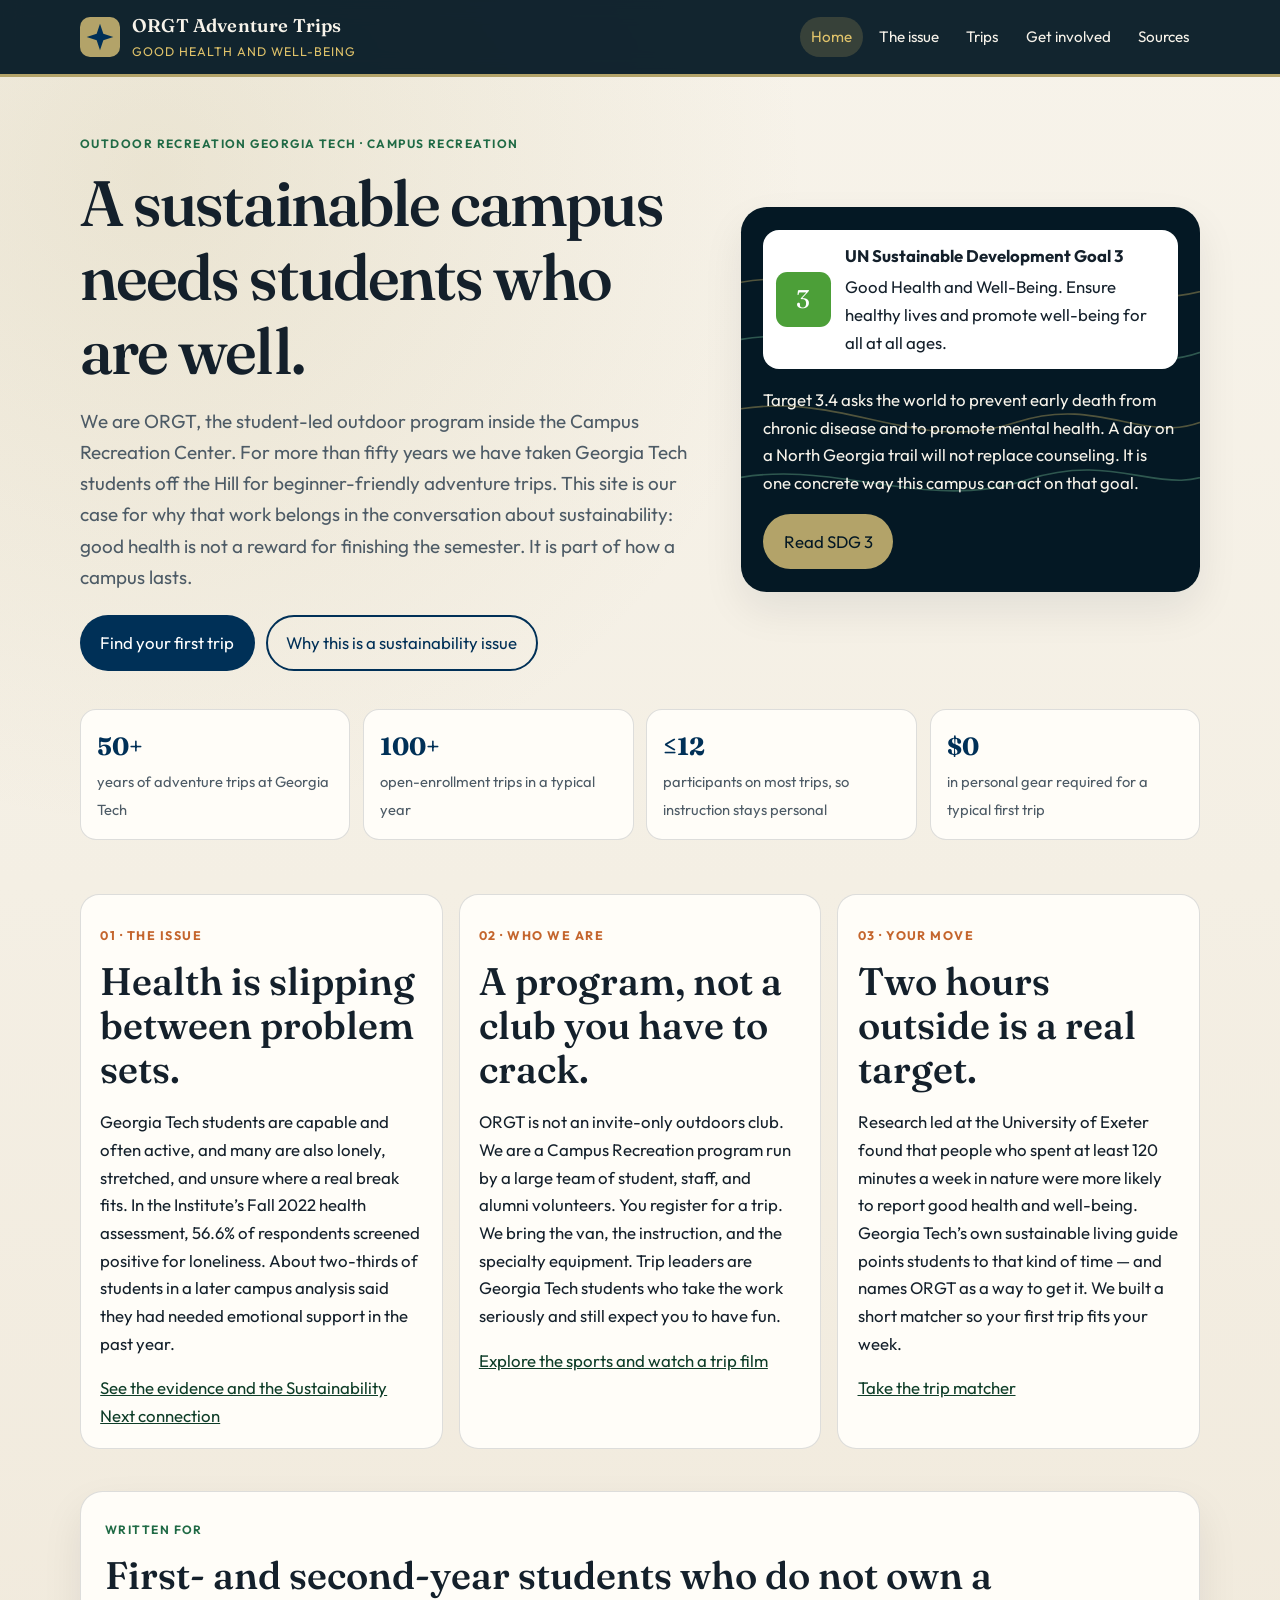
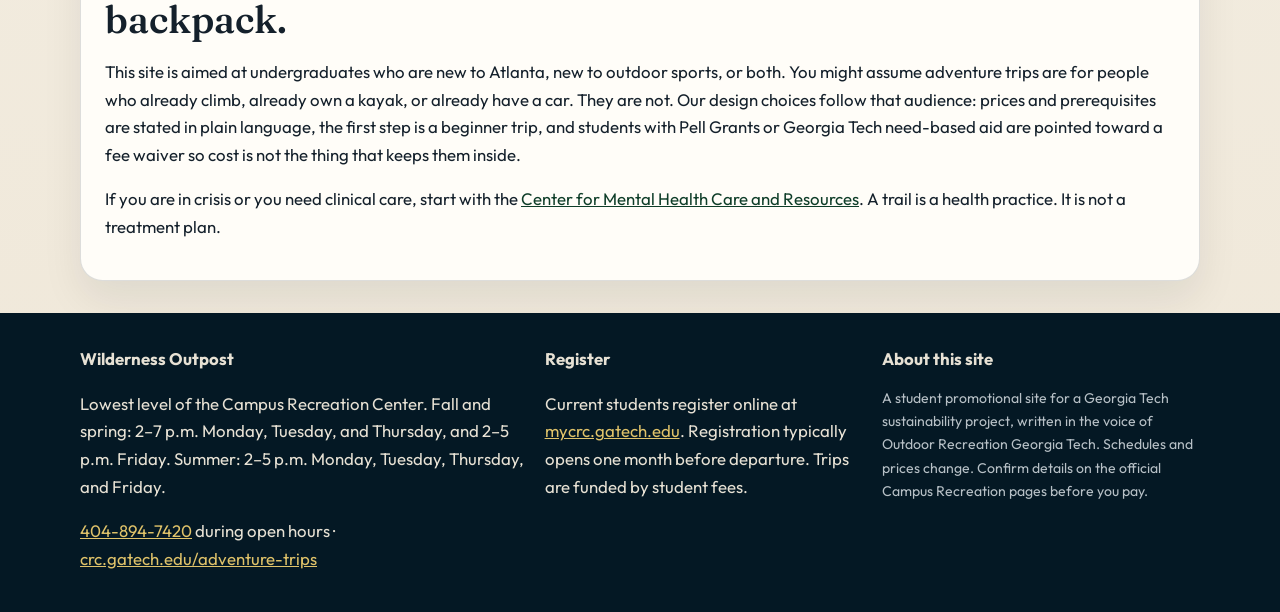
==== index.html @ 18651235 "init" ====
<!DOCTYPE html>
<html lang="en">
<head>
  <meta charset="utf-8">
  <meta name="viewport" content="width=device-width, initial-scale=1">
  <title>ORGT Adventure Trips | Good Health and Well-Being</title>
  <meta name="description" content="Outdoor Recreation Georgia Tech invites students to treat time outside as part of a healthier, more sustainable campus. Beginner adventure trips, gear included.">
  <link rel="preconnect" href="https://fonts.googleapis.com">
  <link rel="preconnect" href="https://fonts.gstatic.com" crossorigin>
  <link href="https://fonts.googleapis.com/css2?family=Fraunces:opsz,wght@9..144,500;9..144,620&family=Outfit:wght@400;560;700&display=swap" rel="stylesheet">
  <link rel="stylesheet" href="css/styles.css">
  <link rel="icon" href="data:image/svg+xml,%3Csvg xmlns='http://www.w3.org/2000/svg' viewBox='0 0 32 32'%3E%3Crect fill='%23003057' width='32' height='32' rx='6'/%3E%3Cpath d='M16 5 L19 14 L28 16 L19 18 L16 27 L13 18 L4 16 L13 14 Z' fill='%23e0c36a'/%3E%3C/svg%3E">
</head>
<body>
  <a class="skip" href="#main">Skip to content</a>
  <header class="site-header">
    <div class="header-inner">
      <a class="brand" href="index.html">
        <svg class="brand-mark" viewBox="0 0 48 48" aria-hidden="true">
          <rect width="48" height="48" rx="12" fill="#b3a369"/>
          <path d="M24 8l4 12 12 4-12 4-4 12-4-12-12-4 12-4z" fill="#003057"/>
        </svg>
        <div>
          <strong>ORGT Adventure Trips</strong>
          <span>Good health and well-being</span>
        </div>
      </a>
      <button class="nav-toggle" type="button" aria-expanded="false" aria-controls="site-nav">Menu</button>
      <nav class="nav" id="site-nav" aria-label="Primary">
        <a href="index.html" aria-current="page">Home</a>
        <a href="issue.html">The issue</a>
        <a href="trips.html">Trips</a>
        <a href="get-involved.html">Get involved</a>
        <a href="sources.html">Sources</a>
      </nav>
    </div>
  </header>

  <main id="main">
    <div class="wrap">
      <section class="hero">
        <div>
          <p class="kicker">Outdoor Recreation Georgia Tech · Campus Recreation</p>
          <h1>A sustainable campus needs students who are well.</h1>
          <p class="lede">We are ORGT, the student-led outdoor program inside the Campus Recreation Center. For more than fifty years we have taken Georgia Tech students off the Hill for beginner-friendly adventure trips. This site is our case for why that work belongs in the conversation about sustainability: good health is not a reward for finishing the semester. It is part of how a campus lasts.</p>
          <div class="actions">
            <a class="btn btn-primary" href="get-involved.html">Find your first trip</a>
            <a class="btn btn-ghost" href="issue.html">Why this is a sustainability issue</a>
          </div>
        </div>
        <aside class="hero-card" aria-label="Sustainable Development Goal 3">
          <svg class="topo" viewBox="0 0 400 320" aria-hidden="true">
            <path d="M-10 60 C80 40 120 90 200 70 C300 46 340 90 420 60" fill="none" stroke="#e0c36a" stroke-width="1.4"/>
            <path d="M-10 110 C70 90 140 140 220 120 C310 96 350 150 420 110" fill="none" stroke="#7dcea0" stroke-width="1.4"/>
            <path d="M-10 170 C90 150 150 210 240 180 C320 154 360 210 420 170" fill="none" stroke="#e0c36a" stroke-width="1.4"/>
            <path d="M-10 230 C80 210 160 260 250 230 C330 204 370 250 420 220" fill="none" stroke="#7dcea0" stroke-width="1.4"/>
          </svg>
          <div class="card-body">
            <div class="sdg">
              <div class="sdg-num" aria-hidden="true">3</div>
              <div>
                <strong>UN Sustainable Development Goal 3</strong>
                <p style="margin:0.2rem 0 0">Good Health and Well-Being. Ensure healthy lives and promote well-being for all at all ages.</p>
              </div>
            </div>
            <p>Target 3.4 asks the world to prevent early death from chronic disease and to promote mental health. A day on a North Georgia trail will not replace counseling. It is one concrete way this campus can act on that goal.</p>
            <a class="btn btn-gold" href="https://sdgs.un.org/goals/goal3">Read SDG 3</a>
          </div>
        </aside>
      </section>

      <section class="stat-row" aria-label="Program snapshot">
        <div class="stat"><b>50+</b><span>years of adventure trips at Georgia Tech</span></div>
        <div class="stat"><b>100+</b><span>open-enrollment trips in a typical year</span></div>
        <div class="stat"><b>≤12</b><span>participants on most trips, so instruction stays personal</span></div>
        <div class="stat"><b>$0</b><span>in personal gear required for a typical first trip</span></div>
      </section>

      <section class="section">
        <div class="grid-3">
          <article class="card">
            <p class="num-label">01 · The issue</p>
            <h2>Health is slipping between problem sets.</h2>
            <p>Georgia Tech students are capable and often active, and many are also lonely, stretched, and unsure where a real break fits. In the Institute’s Fall 2022 health assessment, 56.6% of respondents screened positive for loneliness. About two-thirds of students in a later campus analysis said they had needed emotional support in the past year.</p>
            <p><a href="issue.html">See the evidence and the Sustainability Next connection</a></p>
          </article>
          <article class="card">
            <p class="num-label">02 · Who we are</p>
            <h2>A program, not a club you have to crack.</h2>
            <p>ORGT is not an invite-only outdoors club. We are a Campus Recreation program run by a large team of student, staff, and alumni volunteers. You register for a trip. We bring the van, the instruction, and the specialty equipment. Trip leaders are Georgia Tech students who take the work seriously and still expect you to have fun.</p>
            <p><a href="trips.html">Explore the sports and watch a trip film</a></p>
          </article>
          <article class="card">
            <p class="num-label">03 · Your move</p>
            <h2>Two hours outside is a real target.</h2>
            <p>Research led at the University of Exeter found that people who spent at least 120 minutes a week in nature were more likely to report good health and well-being. Georgia Tech’s own sustainable living guide points students to that kind of time — and names ORGT as a way to get it. We built a short matcher so your first trip fits your week.</p>
            <p><a href="get-involved.html">Take the trip matcher</a></p>
          </article>
        </div>
      </section>

      <section class="section panel">
        <p class="kicker">Written for</p>
        <h2>First- and second-year students who do not own a backpack.</h2>
        <p>This site is aimed at undergraduates who are new to Atlanta, new to outdoor sports, or both. You might assume adventure trips are for people who already climb, already own a kayak, or already have a car. They are not. Our design choices follow that audience: prices and prerequisites are stated in plain language, the first step is a beginner trip, and students with Pell Grants or Georgia Tech need-based aid are pointed toward a fee waiver so cost is not the thing that keeps them inside.</p>
        <p>If you are in crisis or you need clinical care, start with the <a href="https://counseling.gatech.edu/">Center for Mental Health Care and Resources</a>. A trail is a health practice. It is not a treatment plan.</p>
      </section>
    </div>
  </main>

  <footer class="site-footer">
    <div class="footer-inner footer-grid">
      <div>
        <strong>Wilderness Outpost</strong>
        <p>Lowest level of the Campus Recreation Center. Fall and spring: 2–7 p.m. Monday, Tuesday, and Thursday, and 2–5 p.m. Friday. Summer: 2–5 p.m. Monday, Tuesday, Thursday, and Friday.</p>
        <p><a href="tel:4048947420">404-894-7420</a> during open hours · <a href="https://crc.gatech.edu/adventure-trips/">crc.gatech.edu/adventure-trips</a></p>
      </div>
      <div>
        <strong>Register</strong>
        <p>Current students register online at <a href="https://mycrc.gatech.edu/">mycrc.gatech.edu</a>. Registration typically opens one month before departure. Trips are funded by student fees.</p>
      </div>
      <div>
        <strong>About this site</strong>
        <p class="fine">A student promotional site for a Georgia Tech sustainability project, written in the voice of Outdoor Recreation Georgia Tech. Schedules and prices change. Confirm details on the official Campus Recreation pages before you pay.</p>
      </div>
    </div>
  </footer>
  <script src="js/site.js"></script>
</body>
</html>
---- css/styles.css ----
:root {
  --ink: #14202b;
  --navy: #003057;
  --navy-deep: #041824;
  --gold: #b3a369;
  --gold-bright: #e0c36a;
  --pine: #1f6a45;
  --pine-deep: #0e3d28;
  --clay: #c4652d;
  --cream: #f4efe4;
  --paper: #fbf7f0;
  --card: #fffdf8;
  --line: rgba(20, 32, 43, 0.14);
  --muted: #4d5b66;
  --shadow: 0 18px 40px rgba(4, 24, 36, 0.08);
  --serif: "Fraunces", "Iowan Old Style", Georgia, serif;
  --sans: "Outfit", "Avenir Next", "Segoe UI", sans-serif;
  --max: 1120px;
}

* { box-sizing: border-box; }
html { scroll-behavior: smooth; }
body {
  margin: 0;
  color: var(--ink);
  background:
    radial-gradient(circle at 12% 8%, rgba(179, 163, 105, 0.18), transparent 28%),
    linear-gradient(180deg, #f7f3ea 0%, var(--cream) 40%, #efe7d8 100%);
  font-family: var(--sans);
  font-size: 1.05rem;
  line-height: 1.65;
}
img, svg { max-width: 100%; display: block; }
a { color: var(--pine-deep); }
a:hover { color: var(--clay); }
.skip {
  position: absolute;
  left: 1rem;
  top: -4rem;
  background: var(--gold-bright);
  color: var(--navy-deep);
  padding: 0.5rem 0.8rem;
  z-index: 20;
}
.skip:focus { top: 0.6rem; }

.site-header {
  position: sticky;
  top: 0;
  z-index: 10;
  background: rgba(4, 24, 36, 0.94);
  color: #f7f3ea;
  backdrop-filter: blur(10px);
  border-bottom: 3px solid var(--gold);
}
.header-inner, .wrap, .footer-inner {
  width: min(var(--max), calc(100% - 2rem));
  margin: 0 auto;
}
.header-inner {
  display: flex;
  align-items: center;
  justify-content: space-between;
  gap: 1rem;
  min-height: 4.6rem;
}
.brand {
  display: flex;
  align-items: center;
  gap: 0.75rem;
  color: inherit;
  text-decoration: none;
}
.brand-mark {
  width: 2.5rem;
  height: 2.5rem;
  flex: none;
}
.brand strong {
  display: block;
  font-family: var(--serif);
  font-weight: 600;
  letter-spacing: 0.01em;
  font-size: 1.15rem;
}
.brand span {
  display: block;
  color: var(--gold-bright);
  font-size: 0.78rem;
  letter-spacing: 0.08em;
  text-transform: uppercase;
}
.nav-toggle {
  display: none;
  background: transparent;
  color: #fff;
  border: 1px solid rgba(255,255,255,0.35);
  border-radius: 999px;
  padding: 0.4rem 0.8rem;
  font: inherit;
}
.nav {
  display: flex;
  gap: 0.3rem;
  align-items: center;
}
.nav a {
  color: #f7f3ea;
  text-decoration: none;
  padding: 0.45rem 0.7rem;
  border-radius: 999px;
  font-size: 0.95rem;
}
.nav a[aria-current="page"], .nav a:hover {
  background: rgba(224, 195, 106, 0.18);
  color: var(--gold-bright);
}

.hero {
  display: grid;
  grid-template-columns: 1.15fr 0.85fr;
  gap: 2.5rem;
  align-items: center;
  padding: 3.2rem 0 2rem;
}
.kicker {
  display: inline-flex;
  align-items: center;
  gap: 0.45rem;
  text-transform: uppercase;
  letter-spacing: 0.12em;
  font-size: 0.75rem;
  font-weight: 650;
  color: var(--pine);
  margin: 0 0 0.8rem;
}
h1, h2, h3 { font-family: var(--serif); font-weight: 560; line-height: 1.15; }
h1 { font-size: clamp(2.4rem, 5vw, 4.3rem); margin: 0 0 1rem; letter-spacing: -0.03em; }
h2 { font-size: clamp(1.7rem, 3vw, 2.4rem); margin: 0 0 0.8rem; }
h3 { font-size: 1.35rem; margin: 0 0 0.4rem; }
.lede { font-size: 1.18rem; color: var(--muted); max-width: 42rem; }
.actions { display: flex; flex-wrap: wrap; gap: 0.7rem; margin-top: 1.4rem; }
.btn {
  display: inline-flex;
  align-items: center;
  justify-content: center;
  text-decoration: none;
  border-radius: 999px;
  padding: 0.75rem 1.15rem;
  font-weight: 650;
  border: 2px solid transparent;
  cursor: pointer;
  font: inherit;
}
.btn-primary { background: var(--navy); color: #fff; }
.btn-primary:hover { background: var(--pine-deep); color: #fff; }
.btn-ghost { background: transparent; border-color: var(--navy); color: var(--navy); }
.btn-ghost:hover { background: var(--navy); color: #fff; }
.btn-gold { background: var(--gold); color: var(--navy-deep); }
.btn-gold:hover { background: var(--gold-bright); color: var(--navy-deep); }

.hero-card {
  background: var(--navy-deep);
  color: #f7f3ea;
  border-radius: 1.6rem;
  padding: 1.4rem;
  box-shadow: var(--shadow);
  position: relative;
  overflow: hidden;
}
.hero-card svg.topo { position: absolute; inset: 0; width: 100%; height: 100%; opacity: 0.35; }
.hero-card .card-body { position: relative; }
.sdg {
  display: flex;
  gap: 0.9rem;
  align-items: center;
  background: #fff;
  color: var(--ink);
  border-radius: 1rem;
  padding: 0.8rem;
}
.sdg-num {
  width: 3.4rem;
  height: 3.4rem;
  border-radius: 0.7rem;
  background: #4c9f38;
  color: #fff;
  display: grid;
  place-items: center;
  font-family: var(--serif);
  font-size: 1.6rem;
  flex: none;
}
.stat-row {
  display: grid;
  grid-template-columns: repeat(4, 1fr);
  gap: 0.8rem;
  margin: 0.4rem 0 2.4rem;
}
.stat {
  background: var(--card);
  border: 1px solid var(--line);
  border-radius: 1rem;
  padding: 1rem;
}
.stat b {
  display: block;
  font-family: var(--serif);
  font-size: 1.55rem;
  color: var(--navy);
}
.stat span { color: var(--muted); font-size: 0.92rem; }

.section { padding: 1rem 0 2.6rem; }
.panel {
  background: var(--card);
  border: 1px solid var(--line);
  border-radius: 1.4rem;
  padding: 1.4rem 1.5rem;
  box-shadow: var(--shadow);
}
.grid-3, .grid-2 { display: grid; gap: 1rem; }
.grid-3 { grid-template-columns: repeat(3, 1fr); }
.grid-2 { grid-template-columns: 1.15fr 0.85fr; }
.card {
  background: var(--card);
  border: 1px solid var(--line);
  border-radius: 1.2rem;
  padding: 1.15rem 1.2rem;
}
.card p:last-child { margin-bottom: 0; }
.num-label {
  font-size: 0.78rem;
  letter-spacing: 0.12em;
  text-transform: uppercase;
  color: var(--clay);
  font-weight: 700;
}

.page-hero { padding: 2.4rem 0 0.4rem; }
.page-hero p { max-width: 46rem; color: var(--muted); }

.chart {
  display: grid;
  gap: 0.7rem;
}
.bar-btn {
  width: 100%;
  text-align: left;
  background: #f6f1e6;
  border: 1px solid var(--line);
  border-radius: 0.9rem;
  padding: 0.7rem 0.8rem;
  font: inherit;
  color: inherit;
  cursor: pointer;
}
.bar-btn[aria-pressed="true"], .bar-btn:hover { border-color: var(--navy); }
.bar-top { display: flex; justify-content: space-between; gap: 1rem; font-weight: 650; }
.track {
  height: 0.7rem;
  background: rgba(0, 48, 87, 0.08);
  border-radius: 999px;
  margin-top: 0.45rem;
  overflow: hidden;
}
.fill {
  display: block;
  height: 100%;
  width: 0;
  background: linear-gradient(90deg, var(--pine), var(--gold));
  border-radius: inherit;
}
.bar-btn[aria-pressed="true"] .fill, .chart.ready .fill { width: var(--w); }
.detail {
  min-height: 7.5rem;
  background: var(--navy);
  color: #f7f3ea;
  border-radius: 1rem;
  padding: 1rem 1.1rem;
}
.detail h3 { color: var(--gold-bright); }

.map-wrap {
  display: grid;
  grid-template-columns: 1.1fr 0.9fr;
  gap: 1rem;
  align-items: stretch;
}
.map {
  background:
    linear-gradient(160deg, #e7f0e4, #f7f1df 55%, #efe2cc);
  border-radius: 1.3rem;
  border: 1px solid var(--line);
  min-height: 420px;
  position: relative;
  overflow: hidden;
}
.region {
  position: absolute;
  border: 0;
  background: var(--navy);
  color: #fff;
  border-radius: 999px;
  padding: 0.45rem 0.7rem;
  font: inherit;
  font-size: 0.85rem;
  cursor: pointer;
  box-shadow: 0 8px 16px rgba(4, 24, 36, 0.18);
}
.region[aria-pressed="true"] { background: var(--clay); }
.map-note { position: absolute; left: 1rem; bottom: 0.8rem; right: 1rem; color: var(--muted); font-size: 0.85rem; }

.sports { display: grid; grid-template-columns: repeat(2, 1fr); gap: 0.8rem; }
.sport {
  border-left: 4px solid var(--gold);
  padding: 0.2rem 0 0.2rem 0.8rem;
}
.sport h3 { font-size: 1.1rem; }

.video-frame {
  position: relative;
  padding-top: 56.25%;
  border-radius: 1rem;
  overflow: hidden;
  background: #000;
}
.video-frame iframe {
  position: absolute;
  inset: 0;
  width: 100%;
  height: 100%;
  border: 0;
}

.steps { counter-reset: step; display: grid; gap: 0.7rem; }
.step {
  display: grid;
  grid-template-columns: auto 1fr;
  gap: 0.8rem;
  align-items: start;
}
.step::before {
  counter-increment: step;
  content: counter(step);
  width: 2rem;
  height: 2rem;
  border-radius: 50%;
  background: var(--gold);
  color: var(--navy-deep);
  display: grid;
  place-items: center;
  font-weight: 750;
}

.quiz-progress { height: 0.4rem; background: rgba(0,48,87,0.1); border-radius: 999px; margin-bottom: 1rem; }
.quiz-progress span { display: block; height: 100%; background: var(--pine); border-radius: inherit; width: 0; }
.choices { display: grid; gap: 0.55rem; }
.choices button, .timeline button {
  text-align: left;
  font: inherit;
  background: #fff;
  border: 1px solid var(--line);
  border-radius: 0.85rem;
  padding: 0.75rem 0.9rem;
  cursor: pointer;
  color: inherit;
}
.choices button:hover, .timeline button:hover, .choices button[aria-pressed="true"], .timeline button[aria-expanded="true"] {
  border-color: var(--navy);
  background: #f3f7f4;
}
.result {
  background: #eef6f0;
  border: 1px solid rgba(31, 106, 69, 0.25);
  border-radius: 1rem;
  padding: 1rem;
}
.timeline { display: grid; gap: 0.5rem; }
.timeline .more { padding: 0 0.3rem 0.4rem 0.4rem; color: var(--muted); }

.sources li { margin-bottom: 0.8rem; }
.callout {
  background: #fff6e8;
  border-left: 4px solid var(--clay);
  padding: 0.8rem 1rem;
  border-radius: 0.6rem;
}
.site-footer {
  background: var(--navy-deep);
  color: #e7e1d4;
  margin-top: 2rem;
  padding: 2rem 0 1.4rem;
}
.site-footer a { color: var(--gold-bright); }
.footer-grid { display: grid; grid-template-columns: 1.4fr 1fr 1fr; gap: 1.2rem; }
.fine { color: #b7c0c6; font-size: 0.88rem; }

@media (max-width: 860px) {
  .nav-toggle { display: inline-flex; }
  .nav {
    display: none;
    position: absolute;
    top: 100%;
    left: 0;
    right: 0;
    background: var(--navy-deep);
    flex-direction: column;
    align-items: stretch;
    padding: 0.6rem;
  }
  .nav.open { display: flex; }
  .hero, .grid-3, .grid-2, .stat-row, .map-wrap, .footer-grid, .sports {
    grid-template-columns: 1fr;
  }
  .region { position: static; margin: 0.45rem; }
  .map { min-height: 0; padding: 0.6rem; display: flex; flex-wrap: wrap; }
  .map-note { position: static; }
}
@media (prefers-reduced-motion: reduce) {
  html { scroll-behavior: auto; }
  .fill { transition: none; }
}
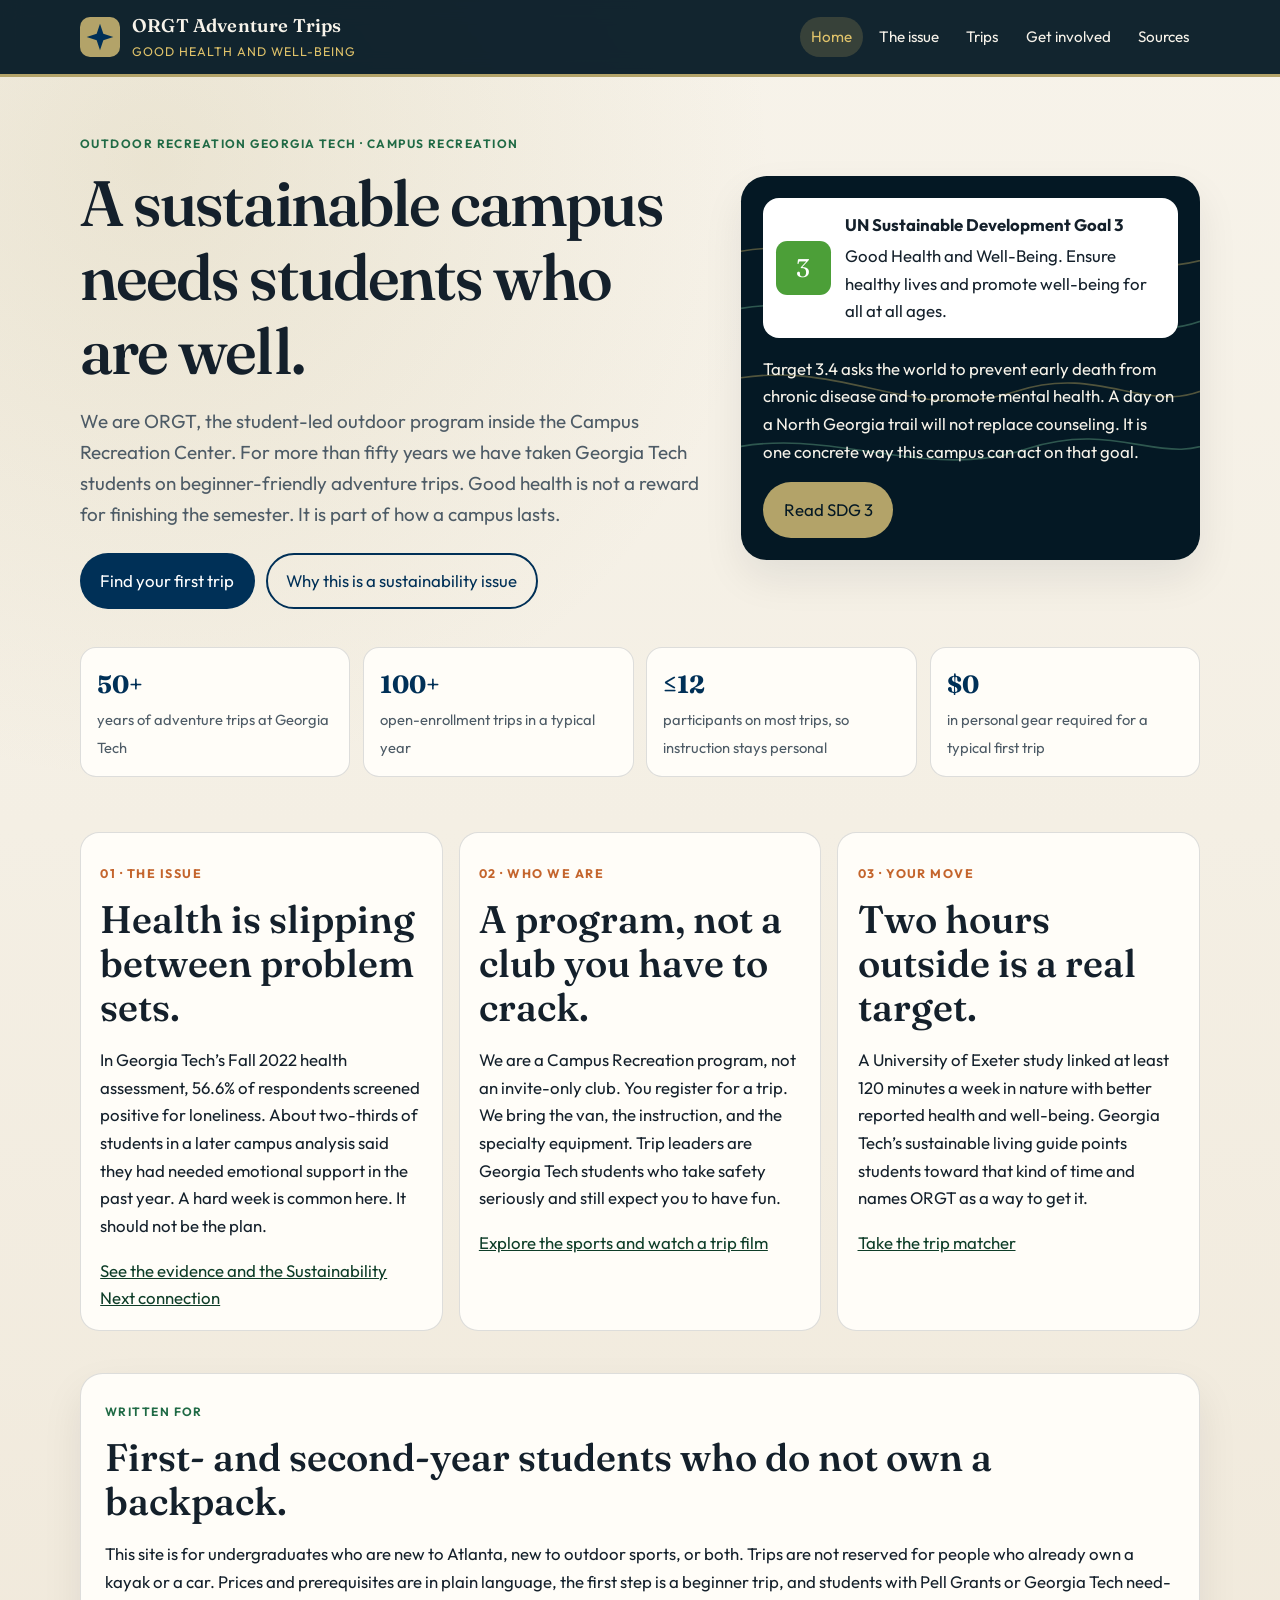
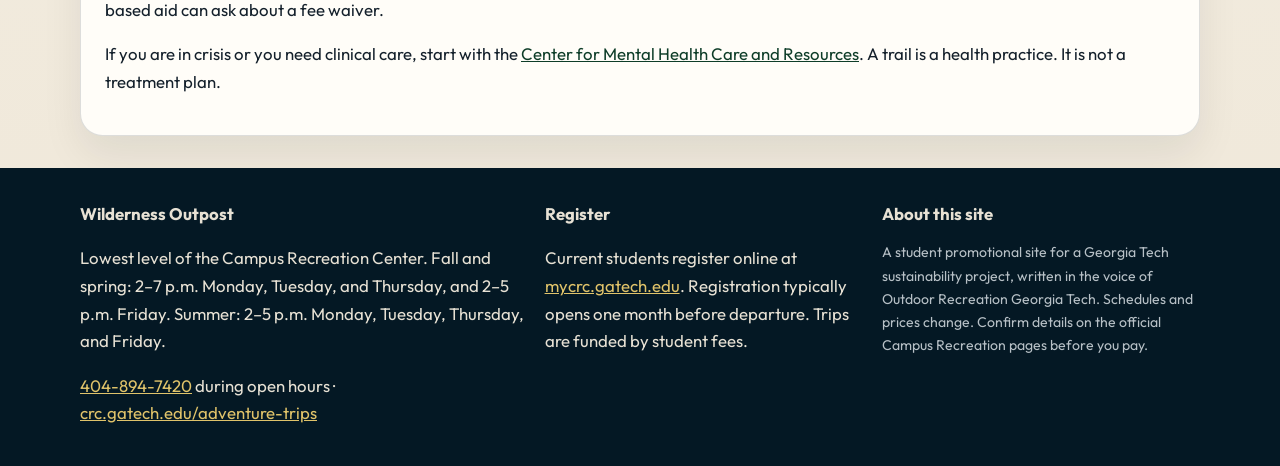
==== commit 02863498: "finish init" ====
--- a/index.html
+++ b/index.html
@@ -42,7 +42,7 @@
         <div>
           <p class="kicker">Outdoor Recreation Georgia Tech · Campus Recreation</p>
           <h1>A sustainable campus needs students who are well.</h1>
-          <p class="lede">We are ORGT, the student-led outdoor program inside the Campus Recreation Center. For more than fifty years we have taken Georgia Tech students off the Hill for beginner-friendly adventure trips. This site is our case for why that work belongs in the conversation about sustainability: good health is not a reward for finishing the semester. It is part of how a campus lasts.</p>
+          <p class="lede">We are ORGT, the student-led outdoor program inside the Campus Recreation Center. For more than fifty years we have taken Georgia Tech students on beginner-friendly adventure trips. Good health is not a reward for finishing the semester. It is part of how a campus lasts.</p>
           <div class="actions">
             <a class="btn btn-primary" href="get-involved.html">Find your first trip</a>
             <a class="btn btn-ghost" href="issue.html">Why this is a sustainability issue</a>
@@ -81,19 +81,19 @@
           <article class="card">
             <p class="num-label">01 · The issue</p>
             <h2>Health is slipping between problem sets.</h2>
-            <p>Georgia Tech students are capable and often active, and many are also lonely, stretched, and unsure where a real break fits. In the Institute’s Fall 2022 health assessment, 56.6% of respondents screened positive for loneliness. About two-thirds of students in a later campus analysis said they had needed emotional support in the past year.</p>
+            <p>In Georgia Tech’s Fall 2022 health assessment, 56.6% of respondents screened positive for loneliness. About two-thirds of students in a later campus analysis said they had needed emotional support in the past year. A hard week is common here. It should not be the plan.</p>
             <p><a href="issue.html">See the evidence and the Sustainability Next connection</a></p>
           </article>
           <article class="card">
             <p class="num-label">02 · Who we are</p>
             <h2>A program, not a club you have to crack.</h2>
-            <p>ORGT is not an invite-only outdoors club. We are a Campus Recreation program run by a large team of student, staff, and alumni volunteers. You register for a trip. We bring the van, the instruction, and the specialty equipment. Trip leaders are Georgia Tech students who take the work seriously and still expect you to have fun.</p>
+            <p>We are a Campus Recreation program, not an invite-only club. You register for a trip. We bring the van, the instruction, and the specialty equipment. Trip leaders are Georgia Tech students who take safety seriously and still expect you to have fun.</p>
             <p><a href="trips.html">Explore the sports and watch a trip film</a></p>
           </article>
           <article class="card">
             <p class="num-label">03 · Your move</p>
             <h2>Two hours outside is a real target.</h2>
-            <p>Research led at the University of Exeter found that people who spent at least 120 minutes a week in nature were more likely to report good health and well-being. Georgia Tech’s own sustainable living guide points students to that kind of time — and names ORGT as a way to get it. We built a short matcher so your first trip fits your week.</p>
+            <p>A University of Exeter study linked at least 120 minutes a week in nature with better reported health and well-being. Georgia Tech’s sustainable living guide points students toward that kind of time and names ORGT as a way to get it.</p>
             <p><a href="get-involved.html">Take the trip matcher</a></p>
           </article>
         </div>
@@ -102,7 +102,7 @@
       <section class="section panel">
         <p class="kicker">Written for</p>
         <h2>First- and second-year students who do not own a backpack.</h2>
-        <p>This site is aimed at undergraduates who are new to Atlanta, new to outdoor sports, or both. You might assume adventure trips are for people who already climb, already own a kayak, or already have a car. They are not. Our design choices follow that audience: prices and prerequisites are stated in plain language, the first step is a beginner trip, and students with Pell Grants or Georgia Tech need-based aid are pointed toward a fee waiver so cost is not the thing that keeps them inside.</p>
+        <p>This site is for undergraduates who are new to Atlanta, new to outdoor sports, or both. Trips are not reserved for people who already own a kayak or a car. Prices and prerequisites are in plain language, the first step is a beginner trip, and students with Pell Grants or Georgia Tech need-based aid can ask about a fee waiver.</p>
         <p>If you are in crisis or you need clinical care, start with the <a href="https://counseling.gatech.edu/">Center for Mental Health Care and Resources</a>. A trail is a health practice. It is not a treatment plan.</p>
       </section>
     </div>
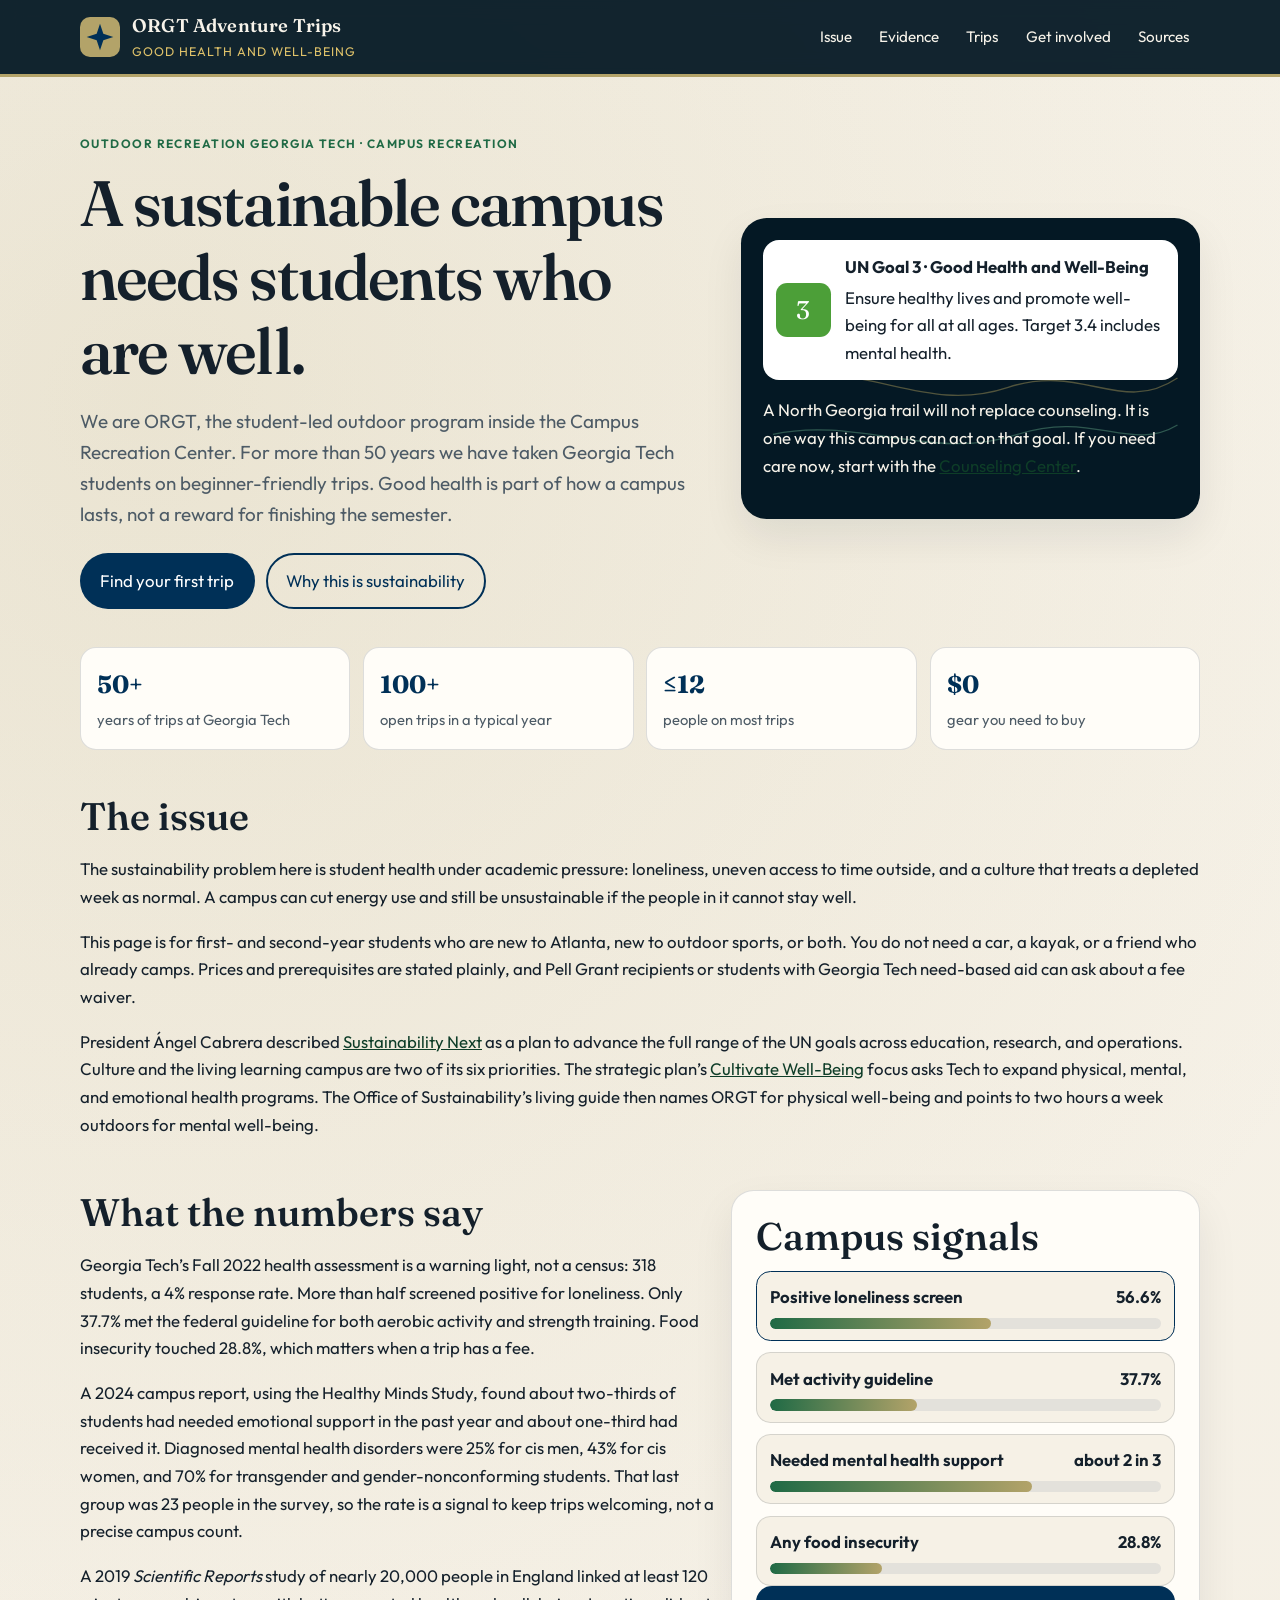
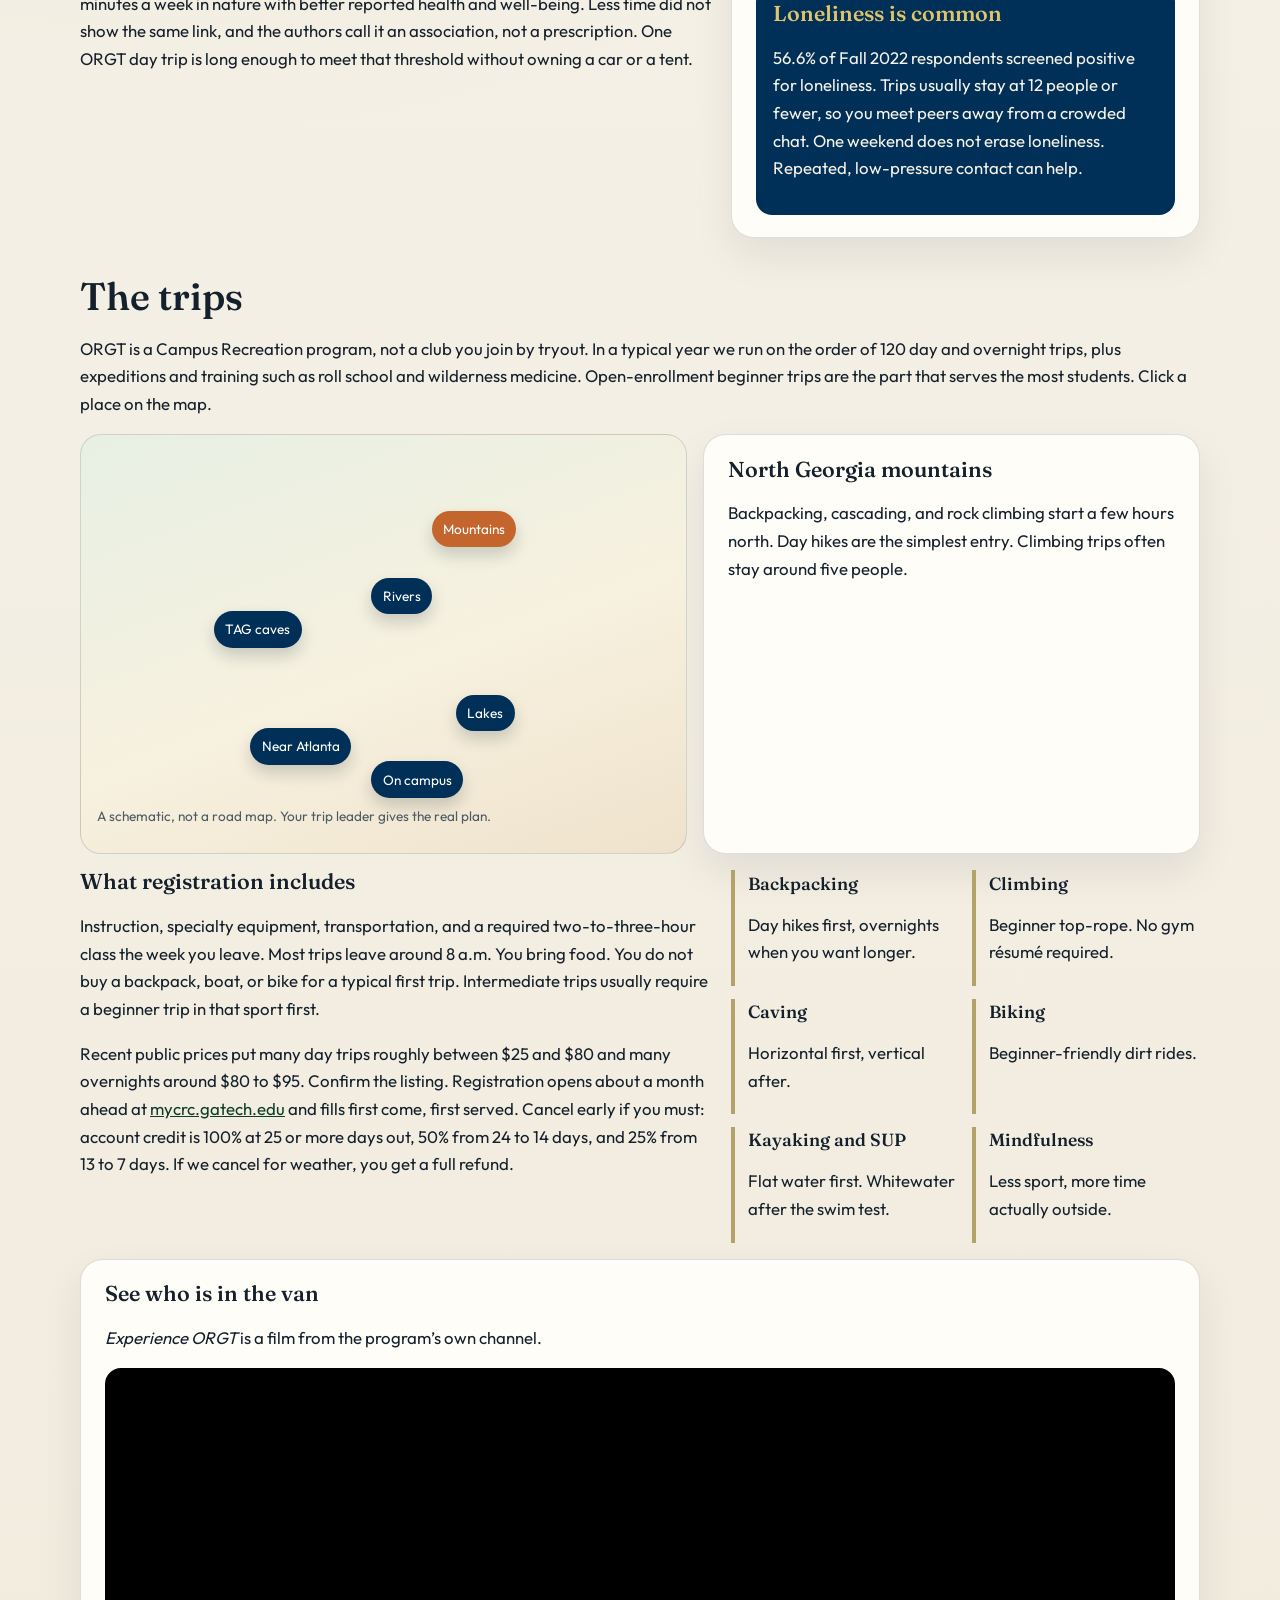
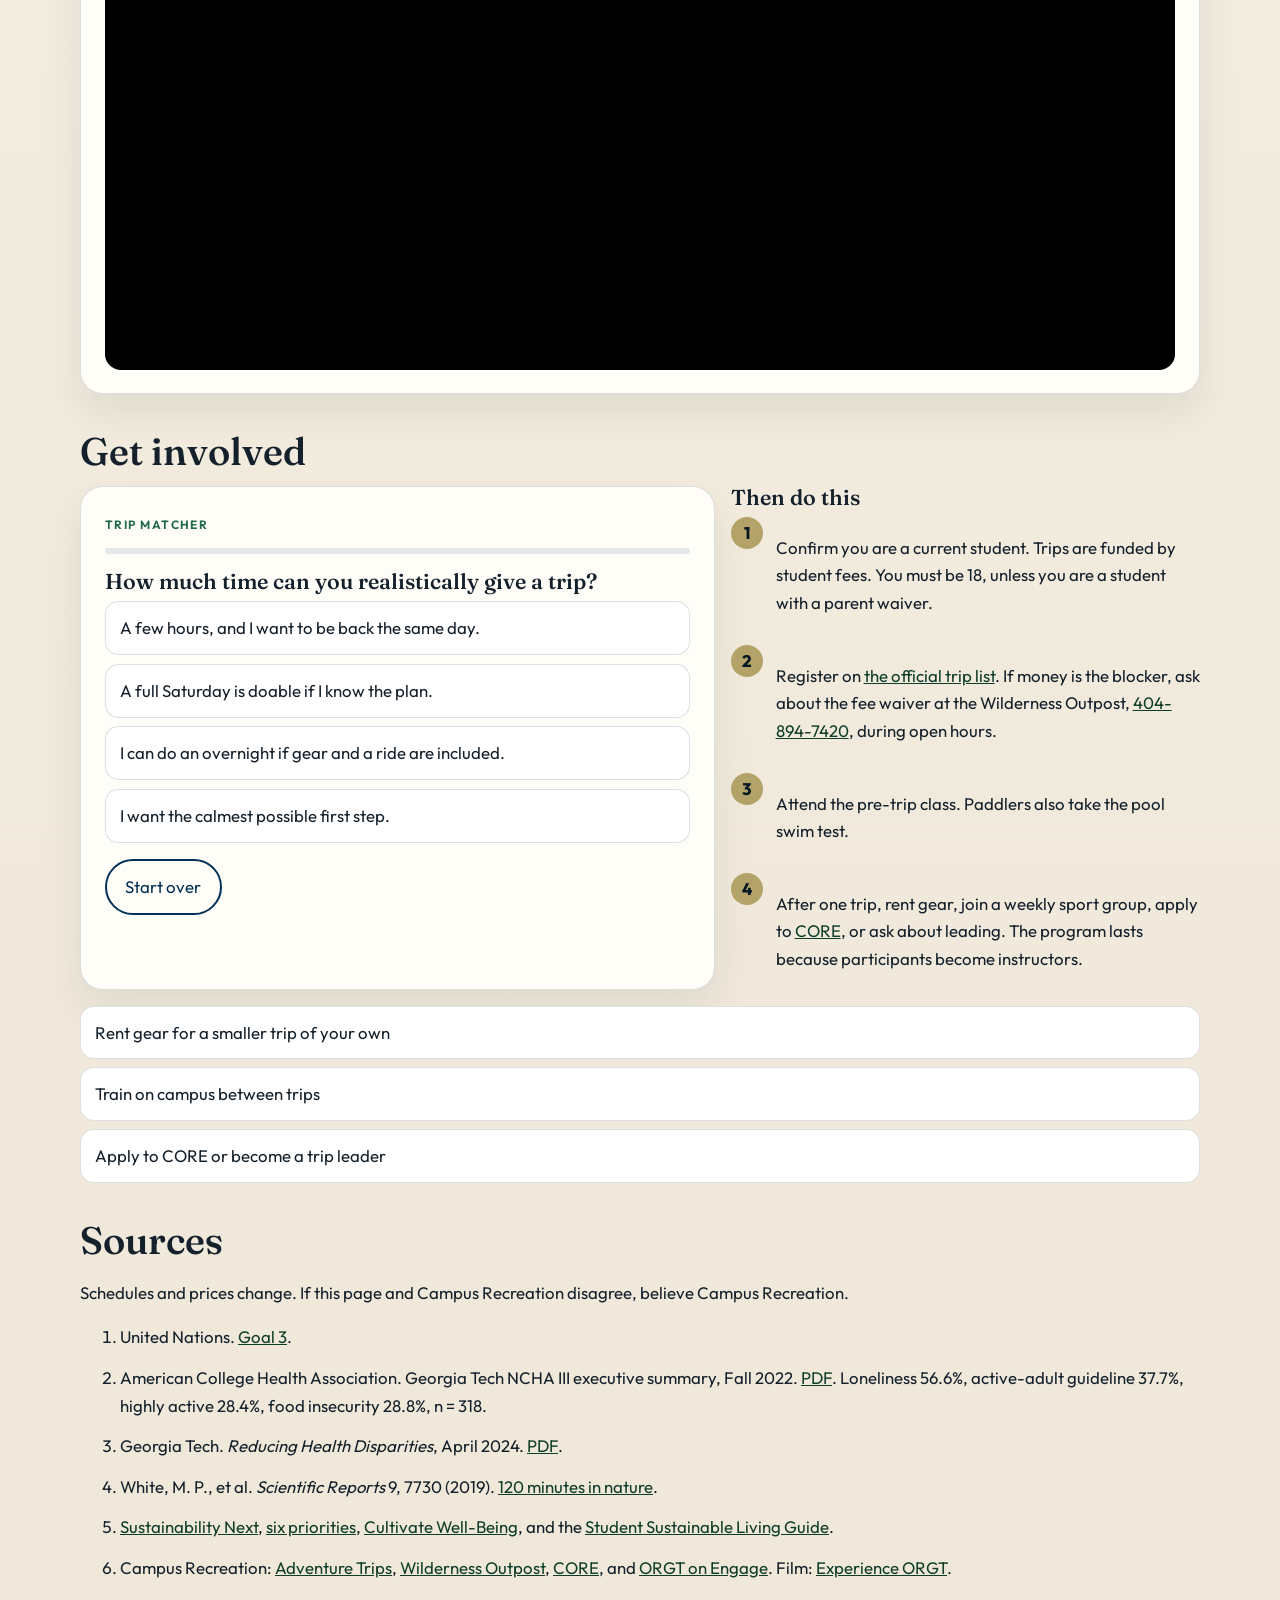
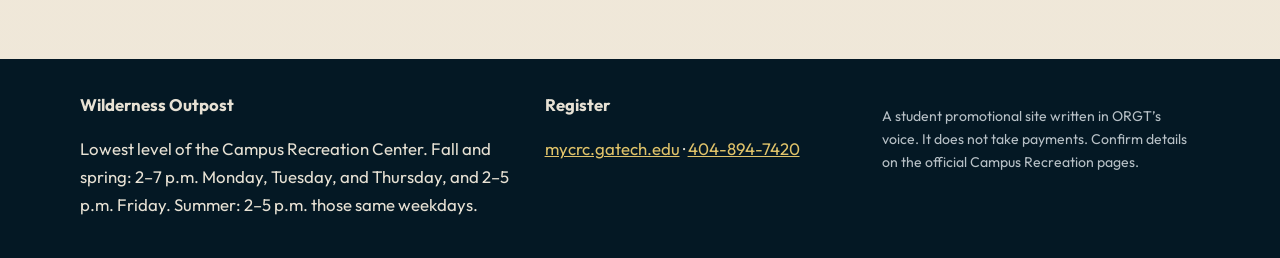
==== commit cce22cae: "Collapse the ORGT site into one scrollable page. Shorter copy and in-page navigation keep the health" ====
--- a/index.html
+++ b/index.html
@@ -4,7 +4,7 @@
   <meta charset="utf-8">
   <meta name="viewport" content="width=device-width, initial-scale=1">
   <title>ORGT Adventure Trips | Good Health and Well-Being</title>
-  <meta name="description" content="Outdoor Recreation Georgia Tech invites students to treat time outside as part of a healthier, more sustainable campus. Beginner adventure trips, gear included.">
+  <meta name="description" content="Outdoor Recreation Georgia Tech invites students to treat time outside as part of a healthier, more sustainable campus.">
   <link rel="preconnect" href="https://fonts.googleapis.com">
   <link rel="preconnect" href="https://fonts.gstatic.com" crossorigin>
   <link href="https://fonts.googleapis.com/css2?family=Fraunces:opsz,wght@9..144,500;9..144,620&family=Outfit:wght@400;560;700&display=swap" rel="stylesheet">
@@ -15,7 +15,7 @@
   <a class="skip" href="#main">Skip to content</a>
   <header class="site-header">
     <div class="header-inner">
-      <a class="brand" href="index.html">
+      <a class="brand" href="#top">
         <svg class="brand-mark" viewBox="0 0 48 48" aria-hidden="true">
           <rect width="48" height="48" rx="12" fill="#b3a369"/>
           <path d="M24 8l4 12 12 4-12 4-4 12-4-12-12-4 12-4z" fill="#003057"/>
@@ -27,25 +27,25 @@
       </a>
       <button class="nav-toggle" type="button" aria-expanded="false" aria-controls="site-nav">Menu</button>
       <nav class="nav" id="site-nav" aria-label="Primary">
-        <a href="index.html" aria-current="page">Home</a>
-        <a href="issue.html">The issue</a>
-        <a href="trips.html">Trips</a>
-        <a href="get-involved.html">Get involved</a>
-        <a href="sources.html">Sources</a>
+        <a href="#issue">Issue</a>
+        <a href="#evidence">Evidence</a>
+        <a href="#trips">Trips</a>
+        <a href="#act">Get involved</a>
+        <a href="#sources">Sources</a>
       </nav>
     </div>
   </header>
 
   <main id="main">
     <div class="wrap">
-      <section class="hero">
+      <section class="hero" id="top">
         <div>
           <p class="kicker">Outdoor Recreation Georgia Tech · Campus Recreation</p>
           <h1>A sustainable campus needs students who are well.</h1>
-          <p class="lede">We are ORGT, the student-led outdoor program inside the Campus Recreation Center. For more than fifty years we have taken Georgia Tech students on beginner-friendly adventure trips. Good health is not a reward for finishing the semester. It is part of how a campus lasts.</p>
+          <p class="lede">We are ORGT, the student-led outdoor program inside the Campus Recreation Center. For more than 50 years we have taken Georgia Tech students on beginner-friendly trips. Good health is part of how a campus lasts, not a reward for finishing the semester.</p>
           <div class="actions">
-            <a class="btn btn-primary" href="get-involved.html">Find your first trip</a>
-            <a class="btn btn-ghost" href="issue.html">Why this is a sustainability issue</a>
+            <a class="btn btn-primary" href="#act">Find your first trip</a>
+            <a class="btn btn-ghost" href="#issue">Why this is sustainability</a>
           </div>
         </div>
         <aside class="hero-card" aria-label="Sustainable Development Goal 3">
@@ -59,51 +59,149 @@
             <div class="sdg">
               <div class="sdg-num" aria-hidden="true">3</div>
               <div>
-                <strong>UN Sustainable Development Goal 3</strong>
-                <p style="margin:0.2rem 0 0">Good Health and Well-Being. Ensure healthy lives and promote well-being for all at all ages.</p>
+                <strong>UN Goal 3 · Good Health and Well-Being</strong>
+                <p style="margin:0.2rem 0 0">Ensure healthy lives and promote well-being for all at all ages. Target 3.4 includes mental health.</p>
               </div>
             </div>
-            <p>Target 3.4 asks the world to prevent early death from chronic disease and to promote mental health. A day on a North Georgia trail will not replace counseling. It is one concrete way this campus can act on that goal.</p>
-            <a class="btn btn-gold" href="https://sdgs.un.org/goals/goal3">Read SDG 3</a>
+            <p>A North Georgia trail will not replace counseling. It is one way this campus can act on that goal. If you need care now, start with the <a href="https://counseling.gatech.edu/">Counseling Center</a>.</p>
           </div>
         </aside>
       </section>
 
       <section class="stat-row" aria-label="Program snapshot">
-        <div class="stat"><b>50+</b><span>years of adventure trips at Georgia Tech</span></div>
-        <div class="stat"><b>100+</b><span>open-enrollment trips in a typical year</span></div>
-        <div class="stat"><b>≤12</b><span>participants on most trips, so instruction stays personal</span></div>
-        <div class="stat"><b>$0</b><span>in personal gear required for a typical first trip</span></div>
-      </section>
-
-      <section class="section">
-        <div class="grid-3">
-          <article class="card">
-            <p class="num-label">01 · The issue</p>
-            <h2>Health is slipping between problem sets.</h2>
-            <p>In Georgia Tech’s Fall 2022 health assessment, 56.6% of respondents screened positive for loneliness. About two-thirds of students in a later campus analysis said they had needed emotional support in the past year. A hard week is common here. It should not be the plan.</p>
-            <p><a href="issue.html">See the evidence and the Sustainability Next connection</a></p>
+        <div class="stat"><b>50+</b><span>years of trips at Georgia Tech</span></div>
+        <div class="stat"><b>100+</b><span>open trips in a typical year</span></div>
+        <div class="stat"><b>≤12</b><span>people on most trips</span></div>
+        <div class="stat"><b>$0</b><span>gear you need to buy</span></div>
+      </section>
+
+      <section class="section" id="issue">
+        <h2>The issue</h2>
+        <p>The sustainability problem here is student health under academic pressure: loneliness, uneven access to time outside, and a culture that treats a depleted week as normal. A campus can cut energy use and still be unsustainable if the people in it cannot stay well.</p>
+        <p>This page is for first- and second-year students who are new to Atlanta, new to outdoor sports, or both. You do not need a car, a kayak, or a friend who already camps. Prices and prerequisites are stated plainly, and Pell Grant recipients or students with Georgia Tech need-based aid can ask about a fee waiver.</p>
+        <p>President Ángel Cabrera described <a href="https://sustain.gatech.edu/sustainability-next-plan/">Sustainability Next</a> as a plan to advance the full range of the UN goals across education, research, and operations. Culture and the living learning campus are two of its six priorities. The strategic plan’s <a href="https://strategicplan.gatech.edu/focus/wellbeing">Cultivate Well-Being</a> focus asks Tech to expand physical, mental, and emotional health programs. The Office of Sustainability’s living guide then names ORGT for physical well-being and points to two hours a week outdoors for mental well-being.</p>
+      </section>
+
+      <section class="section grid-2" id="evidence">
+        <div>
+          <h2>What the numbers say</h2>
+          <p>Georgia Tech’s Fall 2022 health assessment is a warning light, not a census: 318 students, a 4% response rate. More than half screened positive for loneliness. Only 37.7% met the federal guideline for both aerobic activity and strength training. Food insecurity touched 28.8%, which matters when a trip has a fee.</p>
+          <p>A 2024 campus report, using the Healthy Minds Study, found about two-thirds of students had needed emotional support in the past year and about one-third had received it. Diagnosed mental health disorders were 25% for cis men, 43% for cis women, and 70% for transgender and gender-nonconforming students. That last group was 23 people in the survey, so the rate is a signal to keep trips welcoming, not a precise campus count.</p>
+          <p>A 2019 <em>Scientific Reports</em> study of nearly 20,000 people in England linked at least 120 minutes a week in nature with better reported health and well-being. Less time did not show the same link, and the authors call it an association, not a prescription. One ORGT day trip is long enough to meet that threshold without owning a car or a tent.</p>
+        </div>
+        <div class="panel">
+          <h2>Campus signals</h2>
+          <div class="chart" data-chart>
+            <button class="bar-btn" type="button" style="--w:56.6%" data-title="Loneliness is common" data-detail="56.6% of Fall 2022 respondents screened positive for loneliness. Trips usually stay at 12 people or fewer, so you meet peers away from a crowded chat. One weekend does not erase loneliness. Repeated, low-pressure contact can help.">
+              <div class="bar-top"><span>Positive loneliness screen</span><span>56.6%</span></div>
+              <div class="track"><span class="fill"></span></div>
+            </button>
+            <button class="bar-btn" type="button" style="--w:37.7%" data-title="Many students are not “active adults”" data-detail="37.7% met the guideline for both aerobic activity and strength work. Another 28.4% hit the higher “highly active” bar. Beginner trips are for the students who do not already train.">
+              <div class="bar-top"><span>Met activity guideline</span><span>37.7%</span></div>
+              <div class="track"><span class="fill"></span></div>
+            </button>
+            <button class="bar-btn" type="button" style="--w:67%" data-title="Support is needed more often than it is received" data-detail="About two-thirds of students needed emotional or mental health support in a year, and about one-third received services. A trip is not counseling. Time outside can sit beside care.">
+              <div class="bar-top"><span>Needed mental health support</span><span>about 2 in 3</span></div>
+              <div class="track"><span class="fill"></span></div>
+            </button>
+            <button class="bar-btn" type="button" style="--w:28.8%" data-title="A fee can block a health practice" data-detail="28.8% reported food insecurity. Student fees keep trip prices modest, and Pell Grant or need-based scholarship recipients may qualify for a waiver. Ask before you decide you cannot go.">
+              <div class="bar-top"><span>Any food insecurity</span><span>28.8%</span></div>
+              <div class="track"><span class="fill"></span></div>
+            </button>
+          </div>
+          <div class="detail" data-chart-detail>
+            <h3>Select a bar</h3>
+            <p></p>
+          </div>
+        </div>
+      </section>
+
+      <section class="section" id="trips">
+        <h2>The trips</h2>
+        <p>ORGT is a Campus Recreation program, not a club you join by tryout. In a typical year we run on the order of 120 day and overnight trips, plus expeditions and training such as roll school and wilderness medicine. Open-enrollment beginner trips are the part that serves the most students. Click a place on the map.</p>
+        <div class="map-wrap">
+          <div class="map" data-map>
+            <button class="region" type="button" style="top:18%; left:58%" data-title="North Georgia mountains" data-detail="Backpacking, cascading, and rock climbing start a few hours north. Day hikes are the simplest entry. Climbing trips often stay around five people.">Mountains</button>
+            <button class="region" type="button" style="top:42%; left:22%" data-title="TAG caves" data-detail="Horizontal caving scrambles through passages where Tennessee, Alabama, and Georgia meet. Helmets and lights are included. Vertical caving adds ropes and comes later.">TAG caves</button>
+            <button class="region" type="button" style="top:34%; left:48%" data-title="North Georgia rivers" data-detail="Whitewater starts in the CRC pool and on class II water, then can move toward rivers like the Cartecay. Paddlers must swim 25 to 50 yards and tread water for one minute, with no life jacket.">Rivers</button>
+            <button class="region" type="button" style="top:62%; left:62%" data-title="Lakes and easier water" data-detail="Sea kayaking and stand-up paddleboarding are the quieter boats. You still need to be able to swim.">Lakes</button>
+            <button class="region" type="button" style="top:70%; left:28%" data-title="Near Atlanta" data-detail="Mountain biking day rides and Mindfulness Outdoors hikes stay closer to campus. Mindfulness pairs an easy outing with a walk, meditation, or making something.">Near Atlanta</button>
+            <button class="region" type="button" style="top:78%; left:48%" data-title="On campus first" data-detail="The Wilderness Outpost is downstairs in the Campus Recreation Center. Pre-trip classes, the climbing wall, roll school, and gear rental all start here.">On campus</button>
+            <p class="map-note">A schematic, not a road map. Your trip leader gives the real plan.</p>
+          </div>
+          <article class="panel" data-map-panel>
+            <h3>Pick a region</h3>
+            <p>Each place is a kind of beginner trip within a few hours of campus.</p>
           </article>
-          <article class="card">
-            <p class="num-label">02 · Who we are</p>
-            <h2>A program, not a club you have to crack.</h2>
-            <p>We are a Campus Recreation program, not an invite-only club. You register for a trip. We bring the van, the instruction, and the specialty equipment. Trip leaders are Georgia Tech students who take safety seriously and still expect you to have fun.</p>
-            <p><a href="trips.html">Explore the sports and watch a trip film</a></p>
-          </article>
-          <article class="card">
-            <p class="num-label">03 · Your move</p>
-            <h2>Two hours outside is a real target.</h2>
-            <p>A University of Exeter study linked at least 120 minutes a week in nature with better reported health and well-being. Georgia Tech’s sustainable living guide points students toward that kind of time and names ORGT as a way to get it.</p>
-            <p><a href="get-involved.html">Take the trip matcher</a></p>
-          </article>
-        </div>
-      </section>
-
-      <section class="section panel">
-        <p class="kicker">Written for</p>
-        <h2>First- and second-year students who do not own a backpack.</h2>
-        <p>This site is for undergraduates who are new to Atlanta, new to outdoor sports, or both. Trips are not reserved for people who already own a kayak or a car. Prices and prerequisites are in plain language, the first step is a beginner trip, and students with Pell Grants or Georgia Tech need-based aid can ask about a fee waiver.</p>
-        <p>If you are in crisis or you need clinical care, start with the <a href="https://counseling.gatech.edu/">Center for Mental Health Care and Resources</a>. A trail is a health practice. It is not a treatment plan.</p>
+        </div>
+        <div class="grid-2" style="margin-top:1rem">
+          <div>
+            <h3>What registration includes</h3>
+            <p>Instruction, specialty equipment, transportation, and a required two-to-three-hour class the week you leave. Most trips leave around 8 a.m. You bring food. You do not buy a backpack, boat, or bike for a typical first trip. Intermediate trips usually require a beginner trip in that sport first.</p>
+            <p>Recent public prices put many day trips roughly between $25 and $80 and many overnights around $80 to $95. Confirm the listing. Registration opens about a month ahead at <a href="https://mycrc.gatech.edu/">mycrc.gatech.edu</a> and fills first come, first served. Cancel early if you must: account credit is 100% at 25 or more days out, 50% from 24 to 14 days, and 25% from 13 to 7 days. If we cancel for weather, you get a full refund.</p>
+          </div>
+          <div class="sports">
+            <article class="sport"><h3>Backpacking</h3><p>Day hikes first, overnights when you want longer.</p></article>
+            <article class="sport"><h3>Climbing</h3><p>Beginner top-rope. No gym résumé required.</p></article>
+            <article class="sport"><h3>Caving</h3><p>Horizontal first, vertical after.</p></article>
+            <article class="sport"><h3>Biking</h3><p>Beginner-friendly dirt rides.</p></article>
+            <article class="sport"><h3>Kayaking and SUP</h3><p>Flat water first. Whitewater after the swim test.</p></article>
+            <article class="sport"><h3>Mindfulness</h3><p>Less sport, more time actually outside.</p></article>
+          </div>
+        </div>
+        <div class="panel" style="margin-top:1rem">
+          <h3>See who is in the van</h3>
+          <p><em>Experience ORGT</em> is a film from the program’s own channel.</p>
+          <div class="video-frame">
+            <iframe src="https://www.youtube-nocookie.com/embed/GJakSgcYjfM" title="Experience ORGT, a film from Outdoor Recreation Georgia Tech" allow="accelerometer; autoplay; clipboard-write; encrypted-media; gyroscope; picture-in-picture; web-share" allowfullscreen></iframe>
+          </div>
+        </div>
+      </section>
+
+      <section class="section" id="act">
+        <h2>Get involved</h2>
+        <div class="grid-2">
+          <div class="panel" data-quiz>
+            <p class="kicker">Trip matcher</p>
+            <div class="quiz-progress" aria-hidden="true"><span data-progress></span></div>
+            <div data-question>
+              <h3 data-prompt>Loading</h3>
+              <div class="choices" data-choices></div>
+            </div>
+            <div class="result" data-result hidden></div>
+            <p><button class="btn btn-ghost" type="button" data-restart>Start over</button></p>
+          </div>
+          <div>
+            <h3>Then do this</h3>
+            <div class="steps">
+              <div class="step"><p>Confirm you are a current student. Trips are funded by student fees. You must be 18, unless you are a student with a parent waiver.</p></div>
+              <div class="step"><p>Register on <a href="https://crc.gatech.edu/adventure-trips/">the official trip list</a>. If money is the blocker, ask about the fee waiver at the Wilderness Outpost, <a href="tel:4048947420">404-894-7420</a>, during open hours.</p></div>
+              <div class="step"><p>Attend the pre-trip class. Paddlers also take the pool swim test.</p></div>
+              <div class="step"><p>After one trip, rent gear, join a weekly sport group, apply to <a href="https://crc.gatech.edu/core/">CORE</a>, or ask about leading. The program lasts because participants become instructors.</p></div>
+            </div>
+          </div>
+        </div>
+        <div class="timeline" data-timeline style="margin-top:1rem">
+          <button type="button" aria-expanded="false">Rent gear for a smaller trip of your own</button>
+          <p class="more" hidden>The Wilderness Outpost rents camping gear, flatwater boats, and bouldering kits. Pick-up is generally Thursday and Friday, 2–5 p.m.</p>
+          <button type="button" aria-expanded="false">Train on campus between trips</button>
+          <p class="more" hidden>Sport groups use the climbing wall, the pool, and weeknight meetings. You do not have to commit to an expedition to show up.</p>
+          <button type="button" aria-expanded="false">Apply to CORE or become a trip leader</button>
+          <p class="more" hidden>CORE is a season of weekends and a student-planned expedition. The published commitment fee has been $200, with aid available. Trip-leader training starts with a nomination after you have been on trips.</p>
+        </div>
+      </section>
+
+      <section class="section" id="sources">
+        <h2>Sources</h2>
+        <p>Schedules and prices change. If this page and Campus Recreation disagree, believe Campus Recreation.</p>
+        <ol class="sources">
+          <li>United Nations. <a href="https://sdgs.un.org/goals/goal3">Goal 3</a>.</li>
+          <li>American College Health Association. Georgia Tech NCHA III executive summary, Fall 2022. <a href="https://wellnesscenter.gatech.edu/sites/default/files/2024-01/NCHAIII-FALL2022-GeorgiaTech-Report.pdf">PDF</a>. Loneliness 56.6%, active-adult guideline 37.7%, highly active 28.4%, food insecurity 28.8%, n = 318.</li>
+          <li>Georgia Tech. <em>Reducing Health Disparities</em>, April 2024. <a href="https://bpb-us-e1.wpmucdn.com/sites.gatech.edu/dist/1/4014/files/2024/07/2E-Identifying-Health-Disparities.pdf">PDF</a>.</li>
+          <li>White, M. P., et al. <em>Scientific Reports</em> 9, 7730 (2019). <a href="https://www.nature.com/articles/s41598-019-44097-3">120 minutes in nature</a>.</li>
+          <li><a href="https://sustain.gatech.edu/sustainability-next-plan/">Sustainability Next</a>, <a href="https://news.gatech.edu/news/2022/10/24/sustainability-next-task-force-delivers-vision-and-launches-implementation">six priorities</a>, <a href="https://strategicplan.gatech.edu/focus/wellbeing">Cultivate Well-Being</a>, and the <a href="https://sustain.gatech.edu/student-sustainable-living-guide/">Student Sustainable Living Guide</a>.</li>
+          <li>Campus Recreation: <a href="https://crc.gatech.edu/adventure-trips/">Adventure Trips</a>, <a href="https://crc.gatech.edu/wilderness-outpost/">Wilderness Outpost</a>, <a href="https://crc.gatech.edu/core/">CORE</a>, and <a href="https://gatech.campuslabs.com/engage/organization/outdoor-recreation">ORGT on Engage</a>. Film: <a href="https://www.youtube.com/watch?v=GJakSgcYjfM">Experience ORGT</a>.</li>
+        </ol>
       </section>
     </div>
   </main>
@@ -112,16 +210,14 @@
     <div class="footer-inner footer-grid">
       <div>
         <strong>Wilderness Outpost</strong>
-        <p>Lowest level of the Campus Recreation Center. Fall and spring: 2–7 p.m. Monday, Tuesday, and Thursday, and 2–5 p.m. Friday. Summer: 2–5 p.m. Monday, Tuesday, Thursday, and Friday.</p>
-        <p><a href="tel:4048947420">404-894-7420</a> during open hours · <a href="https://crc.gatech.edu/adventure-trips/">crc.gatech.edu/adventure-trips</a></p>
+        <p>Lowest level of the Campus Recreation Center. Fall and spring: 2–7 p.m. Monday, Tuesday, and Thursday, and 2–5 p.m. Friday. Summer: 2–5 p.m. those same weekdays.</p>
       </div>
       <div>
         <strong>Register</strong>
-        <p>Current students register online at <a href="https://mycrc.gatech.edu/">mycrc.gatech.edu</a>. Registration typically opens one month before departure. Trips are funded by student fees.</p>
+        <p><a href="https://mycrc.gatech.edu/">mycrc.gatech.edu</a> · <a href="tel:4048947420">404-894-7420</a></p>
       </div>
       <div>
-        <strong>About this site</strong>
-        <p class="fine">A student promotional site for a Georgia Tech sustainability project, written in the voice of Outdoor Recreation Georgia Tech. Schedules and prices change. Confirm details on the official Campus Recreation pages before you pay.</p>
+        <p class="fine">A student promotional site written in ORGT’s voice. It does not take payments. Confirm details on the official Campus Recreation pages.</p>
       </div>
     </div>
   </footer>
--- a/css/styles.css
+++ b/css/styles.css
@@ -211,7 +211,8 @@
 }
 .stat span { color: var(--muted); font-size: 0.92rem; }
 
-.section { padding: 1rem 0 2.6rem; }
+.section { padding: 0.4rem 0 1.8rem; scroll-margin-top: 5.4rem; }
+.hero { scroll-margin-top: 5.4rem; }
 .panel {
   background: var(--card);
   border: 1px solid var(--line);
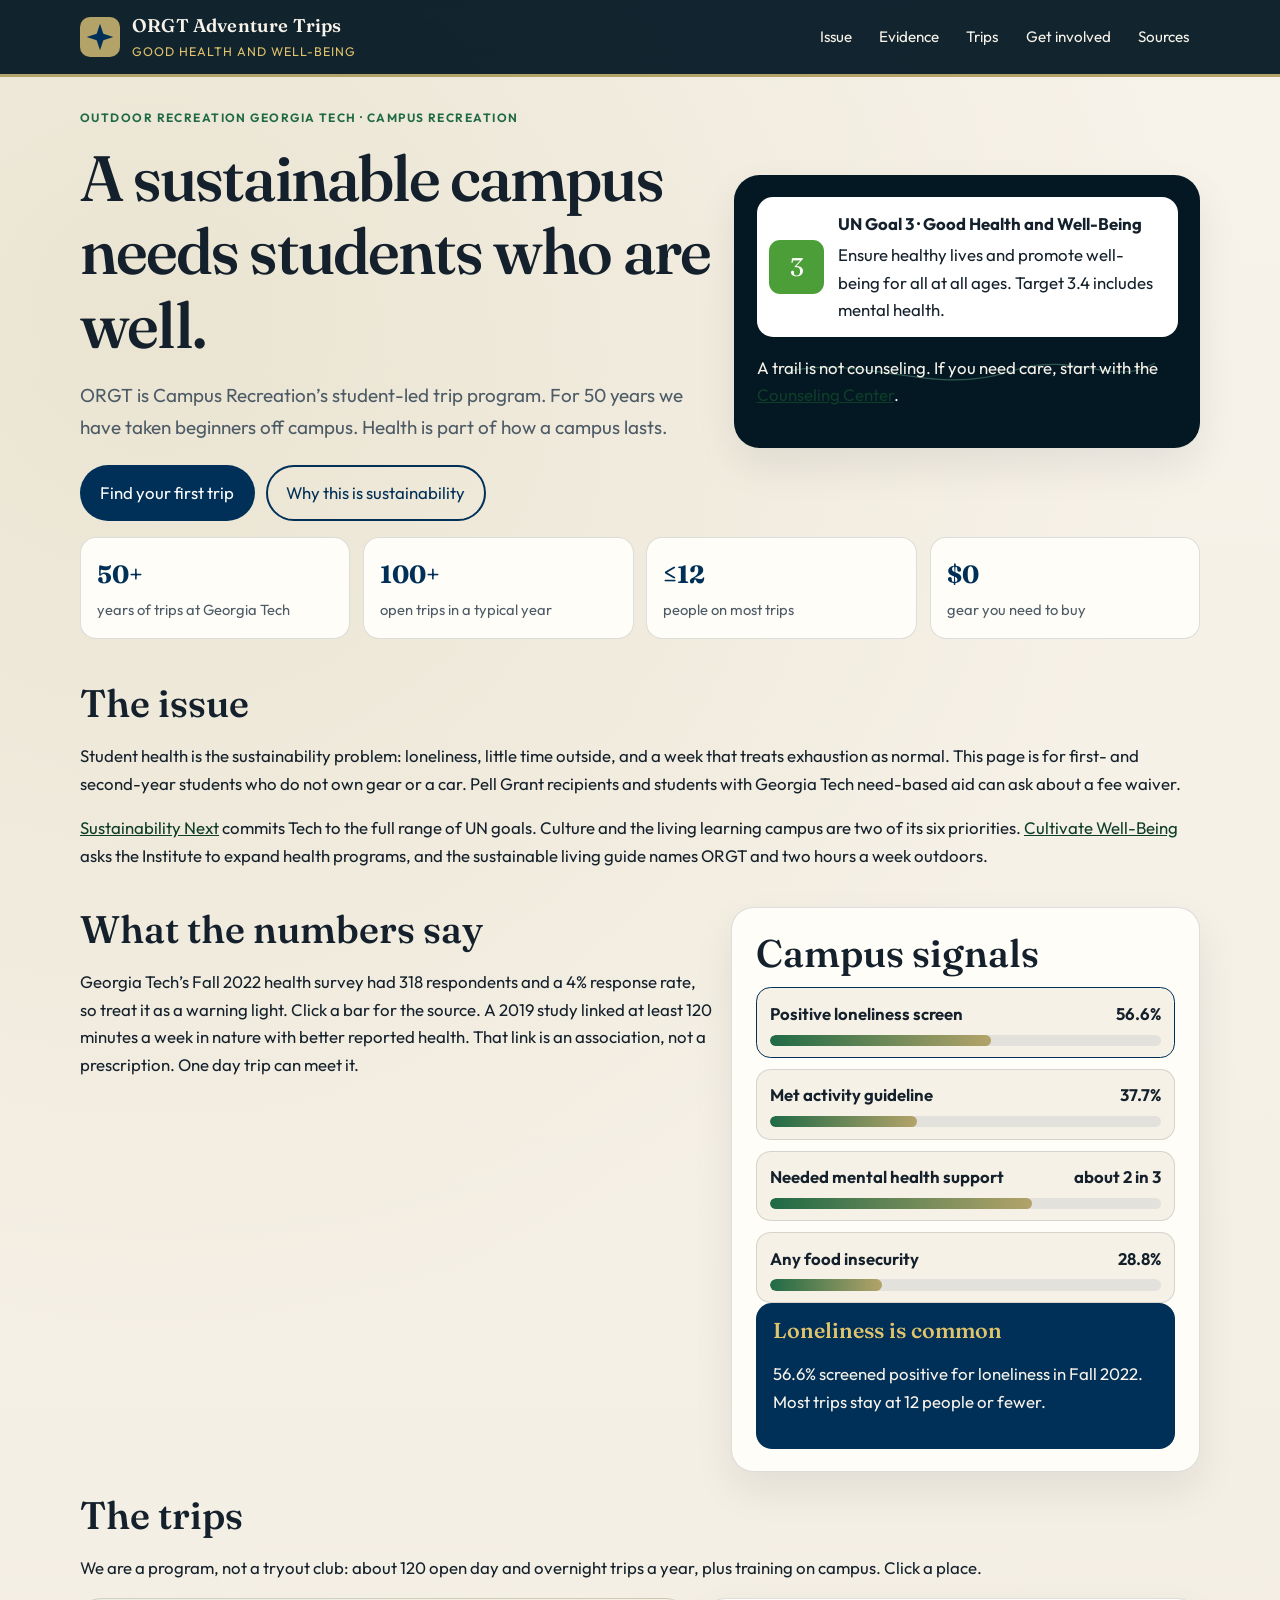
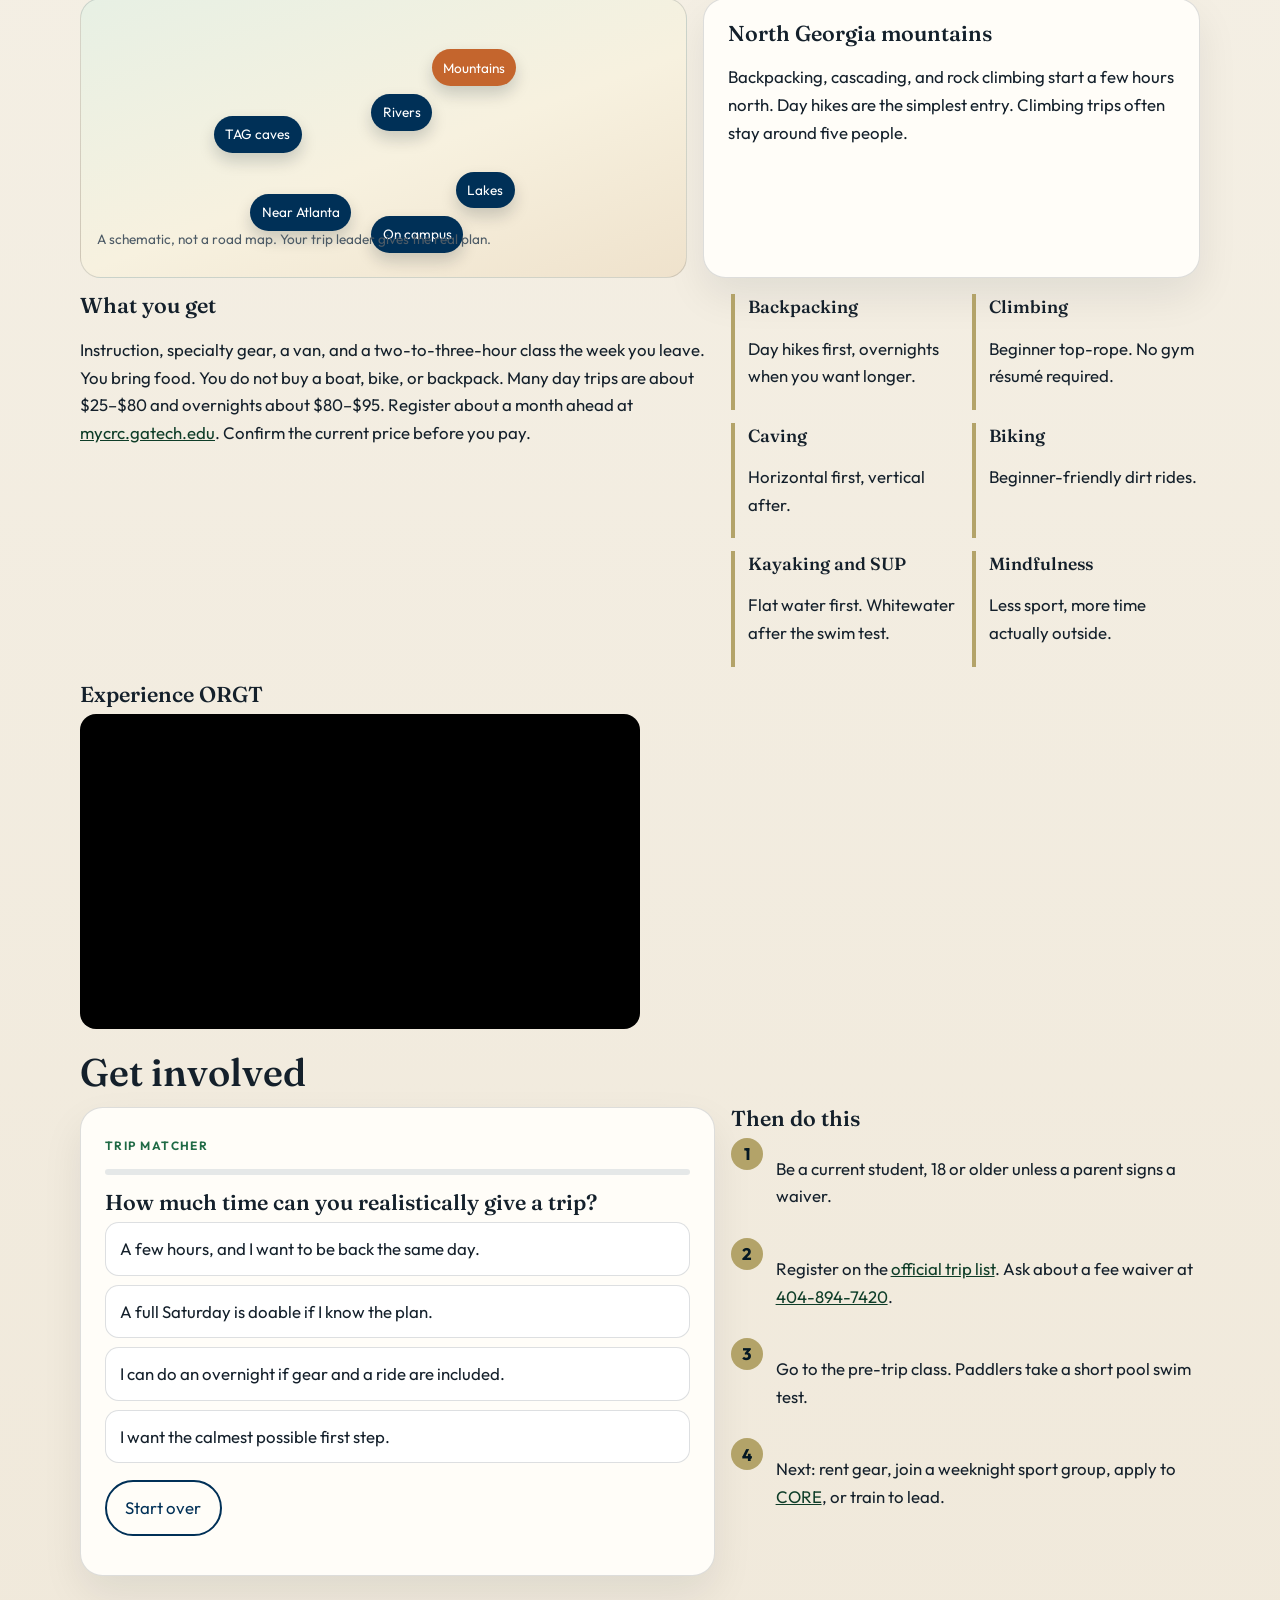
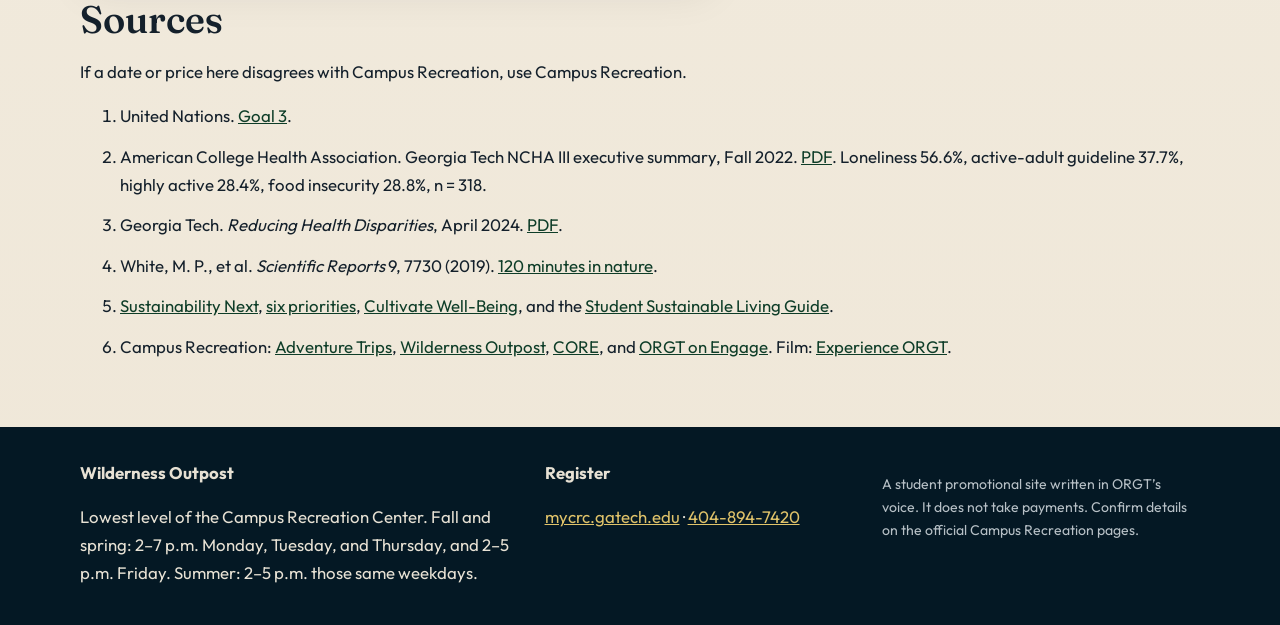
==== commit b43adc7f: "make single page" ====
--- a/index.html
+++ b/index.html
@@ -42,7 +42,7 @@
         <div>
           <p class="kicker">Outdoor Recreation Georgia Tech · Campus Recreation</p>
           <h1>A sustainable campus needs students who are well.</h1>
-          <p class="lede">We are ORGT, the student-led outdoor program inside the Campus Recreation Center. For more than 50 years we have taken Georgia Tech students on beginner-friendly trips. Good health is part of how a campus lasts, not a reward for finishing the semester.</p>
+          <p class="lede">ORGT is Campus Recreation’s student-led trip program. For 50 years we have taken beginners off campus. Health is part of how a campus lasts.</p>
           <div class="actions">
             <a class="btn btn-primary" href="#act">Find your first trip</a>
             <a class="btn btn-ghost" href="#issue">Why this is sustainability</a>
@@ -63,7 +63,7 @@
                 <p style="margin:0.2rem 0 0">Ensure healthy lives and promote well-being for all at all ages. Target 3.4 includes mental health.</p>
               </div>
             </div>
-            <p>A North Georgia trail will not replace counseling. It is one way this campus can act on that goal. If you need care now, start with the <a href="https://counseling.gatech.edu/">Counseling Center</a>.</p>
+            <p>A trail is not counseling. If you need care, start with the <a href="https://counseling.gatech.edu/">Counseling Center</a>.</p>
           </div>
         </aside>
       </section>
@@ -77,34 +77,31 @@
 
       <section class="section" id="issue">
         <h2>The issue</h2>
-        <p>The sustainability problem here is student health under academic pressure: loneliness, uneven access to time outside, and a culture that treats a depleted week as normal. A campus can cut energy use and still be unsustainable if the people in it cannot stay well.</p>
-        <p>This page is for first- and second-year students who are new to Atlanta, new to outdoor sports, or both. You do not need a car, a kayak, or a friend who already camps. Prices and prerequisites are stated plainly, and Pell Grant recipients or students with Georgia Tech need-based aid can ask about a fee waiver.</p>
-        <p>President Ángel Cabrera described <a href="https://sustain.gatech.edu/sustainability-next-plan/">Sustainability Next</a> as a plan to advance the full range of the UN goals across education, research, and operations. Culture and the living learning campus are two of its six priorities. The strategic plan’s <a href="https://strategicplan.gatech.edu/focus/wellbeing">Cultivate Well-Being</a> focus asks Tech to expand physical, mental, and emotional health programs. The Office of Sustainability’s living guide then names ORGT for physical well-being and points to two hours a week outdoors for mental well-being.</p>
+        <p>Student health is the sustainability problem: loneliness, little time outside, and a week that treats exhaustion as normal. This page is for first- and second-year students who do not own gear or a car. Pell Grant recipients and students with Georgia Tech need-based aid can ask about a fee waiver.</p>
+        <p><a href="https://sustain.gatech.edu/sustainability-next-plan/">Sustainability Next</a> commits Tech to the full range of UN goals. Culture and the living learning campus are two of its six priorities. <a href="https://strategicplan.gatech.edu/focus/wellbeing">Cultivate Well-Being</a> asks the Institute to expand health programs, and the sustainable living guide names ORGT and two hours a week outdoors.</p>
       </section>
 
       <section class="section grid-2" id="evidence">
         <div>
           <h2>What the numbers say</h2>
-          <p>Georgia Tech’s Fall 2022 health assessment is a warning light, not a census: 318 students, a 4% response rate. More than half screened positive for loneliness. Only 37.7% met the federal guideline for both aerobic activity and strength training. Food insecurity touched 28.8%, which matters when a trip has a fee.</p>
-          <p>A 2024 campus report, using the Healthy Minds Study, found about two-thirds of students had needed emotional support in the past year and about one-third had received it. Diagnosed mental health disorders were 25% for cis men, 43% for cis women, and 70% for transgender and gender-nonconforming students. That last group was 23 people in the survey, so the rate is a signal to keep trips welcoming, not a precise campus count.</p>
-          <p>A 2019 <em>Scientific Reports</em> study of nearly 20,000 people in England linked at least 120 minutes a week in nature with better reported health and well-being. Less time did not show the same link, and the authors call it an association, not a prescription. One ORGT day trip is long enough to meet that threshold without owning a car or a tent.</p>
+          <p>Georgia Tech’s Fall 2022 health survey had 318 respondents and a 4% response rate, so treat it as a warning light. Click a bar for the source. A 2019 study linked at least 120 minutes a week in nature with better reported health. That link is an association, not a prescription. One day trip can meet it.</p>
         </div>
         <div class="panel">
           <h2>Campus signals</h2>
           <div class="chart" data-chart>
-            <button class="bar-btn" type="button" style="--w:56.6%" data-title="Loneliness is common" data-detail="56.6% of Fall 2022 respondents screened positive for loneliness. Trips usually stay at 12 people or fewer, so you meet peers away from a crowded chat. One weekend does not erase loneliness. Repeated, low-pressure contact can help.">
+            <button class="bar-btn" type="button" style="--w:56.6%" data-title="Loneliness is common" data-detail="56.6% screened positive for loneliness in Fall 2022. Most trips stay at 12 people or fewer.">
               <div class="bar-top"><span>Positive loneliness screen</span><span>56.6%</span></div>
               <div class="track"><span class="fill"></span></div>
             </button>
-            <button class="bar-btn" type="button" style="--w:37.7%" data-title="Many students are not “active adults”" data-detail="37.7% met the guideline for both aerobic activity and strength work. Another 28.4% hit the higher “highly active” bar. Beginner trips are for the students who do not already train.">
+            <button class="bar-btn" type="button" style="--w:37.7%" data-title="Many students miss the activity guideline" data-detail="37.7% met both the aerobic and strength guideline. Beginner trips are for students who do not already train.">
               <div class="bar-top"><span>Met activity guideline</span><span>37.7%</span></div>
               <div class="track"><span class="fill"></span></div>
             </button>
-            <button class="bar-btn" type="button" style="--w:67%" data-title="Support is needed more often than it is received" data-detail="About two-thirds of students needed emotional or mental health support in a year, and about one-third received services. A trip is not counseling. Time outside can sit beside care.">
+            <button class="bar-btn" type="button" style="--w:67%" data-title="Need outruns care" data-detail="About two-thirds of students needed emotional support in a year. About one-third received it. A trip can sit beside care. It does not replace it.">
               <div class="bar-top"><span>Needed mental health support</span><span>about 2 in 3</span></div>
               <div class="track"><span class="fill"></span></div>
             </button>
-            <button class="bar-btn" type="button" style="--w:28.8%" data-title="A fee can block a health practice" data-detail="28.8% reported food insecurity. Student fees keep trip prices modest, and Pell Grant or need-based scholarship recipients may qualify for a waiver. Ask before you decide you cannot go.">
+            <button class="bar-btn" type="button" style="--w:28.8%" data-title="A fee can block the trip" data-detail="28.8% reported food insecurity. Pell Grant and need-based scholarship recipients may qualify for a fee waiver.">
               <div class="bar-top"><span>Any food insecurity</span><span>28.8%</span></div>
               <div class="track"><span class="fill"></span></div>
             </button>
@@ -118,7 +115,7 @@
 
       <section class="section" id="trips">
         <h2>The trips</h2>
-        <p>ORGT is a Campus Recreation program, not a club you join by tryout. In a typical year we run on the order of 120 day and overnight trips, plus expeditions and training such as roll school and wilderness medicine. Open-enrollment beginner trips are the part that serves the most students. Click a place on the map.</p>
+        <p>We are a program, not a tryout club: about 120 open day and overnight trips a year, plus training on campus. Click a place.</p>
         <div class="map-wrap">
           <div class="map" data-map>
             <button class="region" type="button" style="top:18%; left:58%" data-title="North Georgia mountains" data-detail="Backpacking, cascading, and rock climbing start a few hours north. Day hikes are the simplest entry. Climbing trips often stay around five people.">Mountains</button>
@@ -136,9 +133,8 @@
         </div>
         <div class="grid-2" style="margin-top:1rem">
           <div>
-            <h3>What registration includes</h3>
-            <p>Instruction, specialty equipment, transportation, and a required two-to-three-hour class the week you leave. Most trips leave around 8 a.m. You bring food. You do not buy a backpack, boat, or bike for a typical first trip. Intermediate trips usually require a beginner trip in that sport first.</p>
-            <p>Recent public prices put many day trips roughly between $25 and $80 and many overnights around $80 to $95. Confirm the listing. Registration opens about a month ahead at <a href="https://mycrc.gatech.edu/">mycrc.gatech.edu</a> and fills first come, first served. Cancel early if you must: account credit is 100% at 25 or more days out, 50% from 24 to 14 days, and 25% from 13 to 7 days. If we cancel for weather, you get a full refund.</p>
+            <h3>What you get</h3>
+            <p>Instruction, specialty gear, a van, and a two-to-three-hour class the week you leave. You bring food. You do not buy a boat, bike, or backpack. Many day trips are about $25–$80 and overnights about $80–$95. Register about a month ahead at <a href="https://mycrc.gatech.edu/">mycrc.gatech.edu</a>. Confirm the current price before you pay.</p>
           </div>
           <div class="sports">
             <article class="sport"><h3>Backpacking</h3><p>Day hikes first, overnights when you want longer.</p></article>
@@ -149,9 +145,8 @@
             <article class="sport"><h3>Mindfulness</h3><p>Less sport, more time actually outside.</p></article>
           </div>
         </div>
-        <div class="panel" style="margin-top:1rem">
-          <h3>See who is in the van</h3>
-          <p><em>Experience ORGT</em> is a film from the program’s own channel.</p>
+        <div style="margin-top:1rem">
+          <h3>Experience ORGT</h3>
           <div class="video-frame">
             <iframe src="https://www.youtube-nocookie.com/embed/GJakSgcYjfM" title="Experience ORGT, a film from Outdoor Recreation Georgia Tech" allow="accelerometer; autoplay; clipboard-write; encrypted-media; gyroscope; picture-in-picture; web-share" allowfullscreen></iframe>
           </div>
@@ -174,26 +169,18 @@
           <div>
             <h3>Then do this</h3>
             <div class="steps">
-              <div class="step"><p>Confirm you are a current student. Trips are funded by student fees. You must be 18, unless you are a student with a parent waiver.</p></div>
-              <div class="step"><p>Register on <a href="https://crc.gatech.edu/adventure-trips/">the official trip list</a>. If money is the blocker, ask about the fee waiver at the Wilderness Outpost, <a href="tel:4048947420">404-894-7420</a>, during open hours.</p></div>
-              <div class="step"><p>Attend the pre-trip class. Paddlers also take the pool swim test.</p></div>
-              <div class="step"><p>After one trip, rent gear, join a weekly sport group, apply to <a href="https://crc.gatech.edu/core/">CORE</a>, or ask about leading. The program lasts because participants become instructors.</p></div>
+              <div class="step"><p>Be a current student, 18 or older unless a parent signs a waiver.</p></div>
+              <div class="step"><p>Register on the <a href="https://crc.gatech.edu/adventure-trips/">official trip list</a>. Ask about a fee waiver at <a href="tel:4048947420">404-894-7420</a>.</p></div>
+              <div class="step"><p>Go to the pre-trip class. Paddlers take a short pool swim test.</p></div>
+              <div class="step"><p>Next: rent gear, join a weeknight sport group, apply to <a href="https://crc.gatech.edu/core/">CORE</a>, or train to lead.</p></div>
             </div>
           </div>
-        </div>
-        <div class="timeline" data-timeline style="margin-top:1rem">
-          <button type="button" aria-expanded="false">Rent gear for a smaller trip of your own</button>
-          <p class="more" hidden>The Wilderness Outpost rents camping gear, flatwater boats, and bouldering kits. Pick-up is generally Thursday and Friday, 2–5 p.m.</p>
-          <button type="button" aria-expanded="false">Train on campus between trips</button>
-          <p class="more" hidden>Sport groups use the climbing wall, the pool, and weeknight meetings. You do not have to commit to an expedition to show up.</p>
-          <button type="button" aria-expanded="false">Apply to CORE or become a trip leader</button>
-          <p class="more" hidden>CORE is a season of weekends and a student-planned expedition. The published commitment fee has been $200, with aid available. Trip-leader training starts with a nomination after you have been on trips.</p>
         </div>
       </section>
 
       <section class="section" id="sources">
         <h2>Sources</h2>
-        <p>Schedules and prices change. If this page and Campus Recreation disagree, believe Campus Recreation.</p>
+        <p>If a date or price here disagrees with Campus Recreation, use Campus Recreation.</p>
         <ol class="sources">
           <li>United Nations. <a href="https://sdgs.un.org/goals/goal3">Goal 3</a>.</li>
           <li>American College Health Association. Georgia Tech NCHA III executive summary, Fall 2022. <a href="https://wellnesscenter.gatech.edu/sites/default/files/2024-01/NCHAIII-FALL2022-GeorgiaTech-Report.pdf">PDF</a>. Loneliness 56.6%, active-adult guideline 37.7%, highly active 28.4%, food insecurity 28.8%, n = 318.</li>
--- a/css/styles.css
+++ b/css/styles.css
@@ -119,9 +119,9 @@
 .hero {
   display: grid;
   grid-template-columns: 1.15fr 0.85fr;
-  gap: 2.5rem;
-  align-items: center;
-  padding: 3.2rem 0 2rem;
+  gap: 1.5rem;
+  align-items: center;
+  padding: 1.6rem 0 0.6rem;
 }
 .kicker {
   display: inline-flex;
@@ -211,7 +211,7 @@
 }
 .stat span { color: var(--muted); font-size: 0.92rem; }
 
-.section { padding: 0.4rem 0 1.8rem; scroll-margin-top: 5.4rem; }
+.section { padding: 0.2rem 0 1.1rem; scroll-margin-top: 5.2rem; }
 .hero { scroll-margin-top: 5.4rem; }
 .panel {
   background: var(--card);
@@ -274,7 +274,7 @@
 }
 .bar-btn[aria-pressed="true"] .fill, .chart.ready .fill { width: var(--w); }
 .detail {
-  min-height: 7.5rem;
+  min-height: 4.5rem;
   background: var(--navy);
   color: #f7f3ea;
   border-radius: 1rem;
@@ -293,7 +293,7 @@
     linear-gradient(160deg, #e7f0e4, #f7f1df 55%, #efe2cc);
   border-radius: 1.3rem;
   border: 1px solid var(--line);
-  min-height: 420px;
+  min-height: 280px;
   position: relative;
   overflow: hidden;
 }
@@ -321,7 +321,8 @@
 
 .video-frame {
   position: relative;
-  padding-top: 56.25%;
+  width: min(100%, 560px);
+  aspect-ratio: 16 / 9;
   border-radius: 1rem;
   overflow: hidden;
   background: #000;
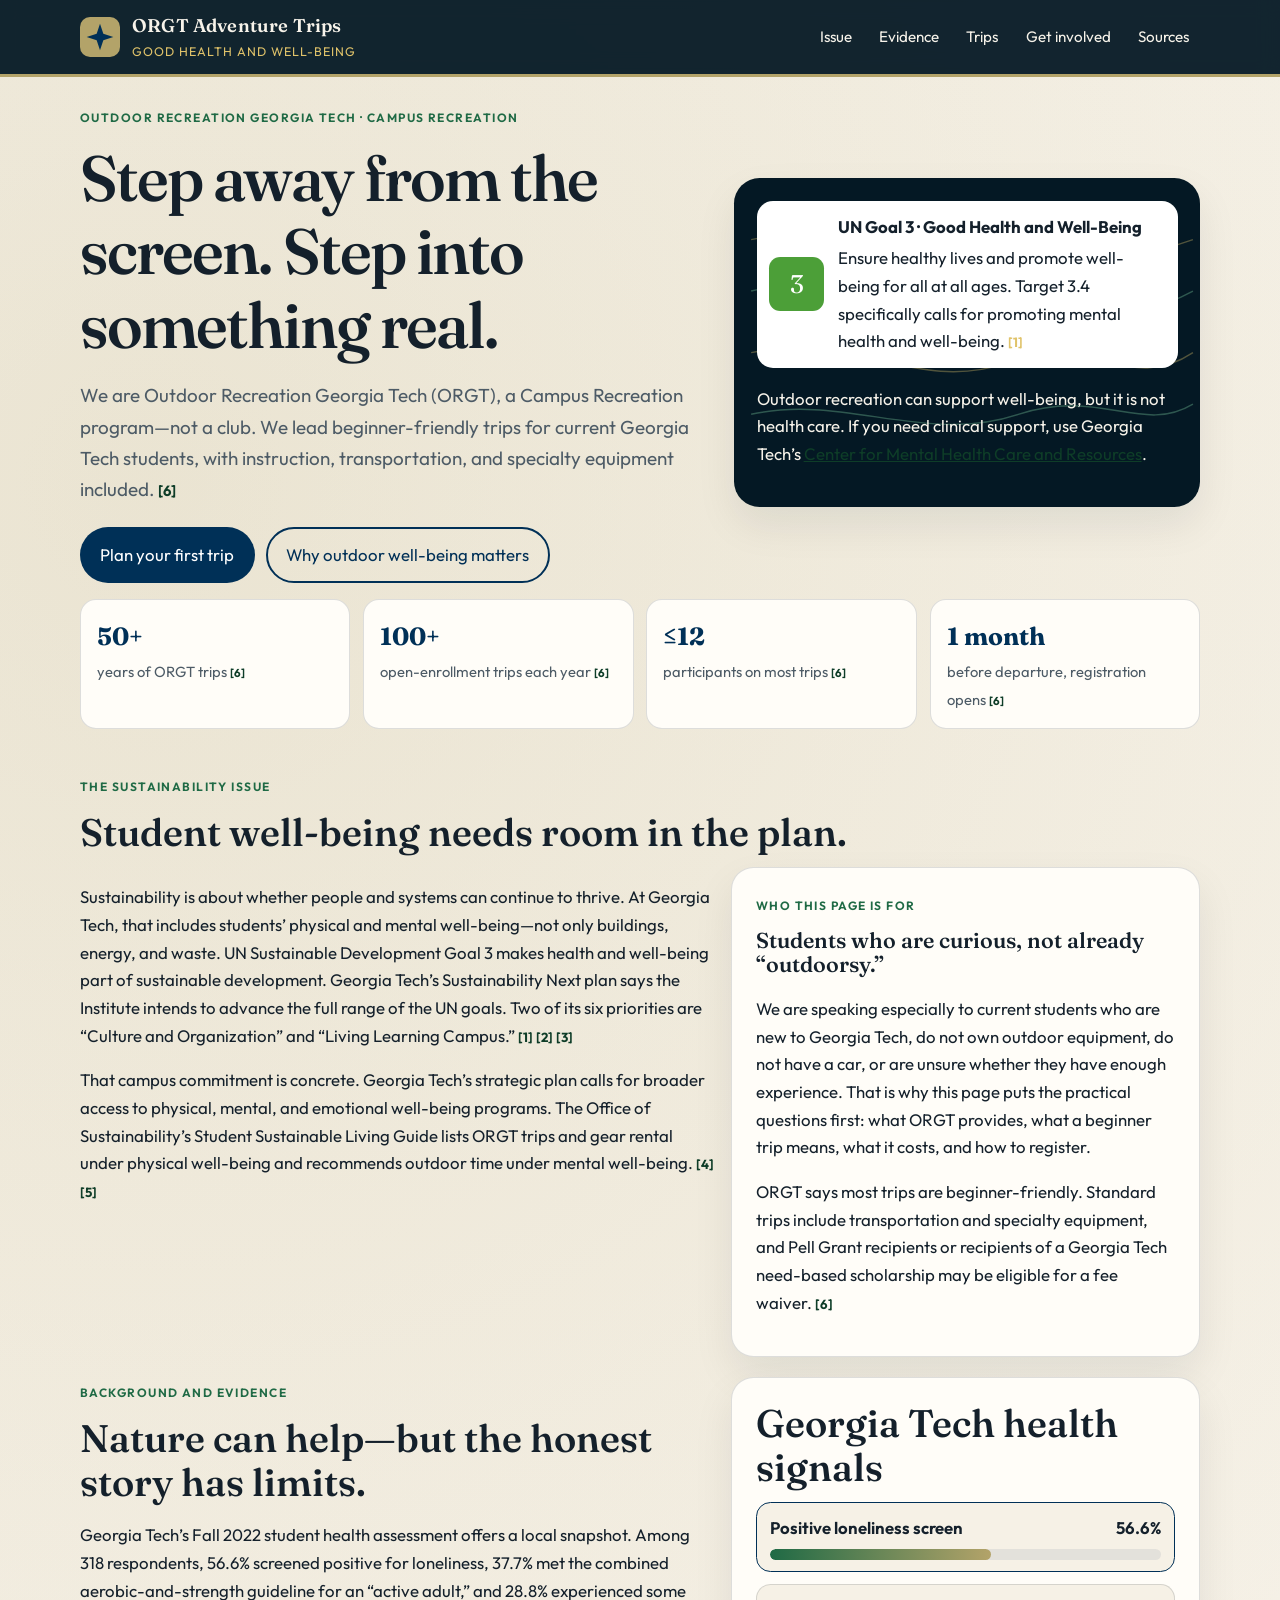
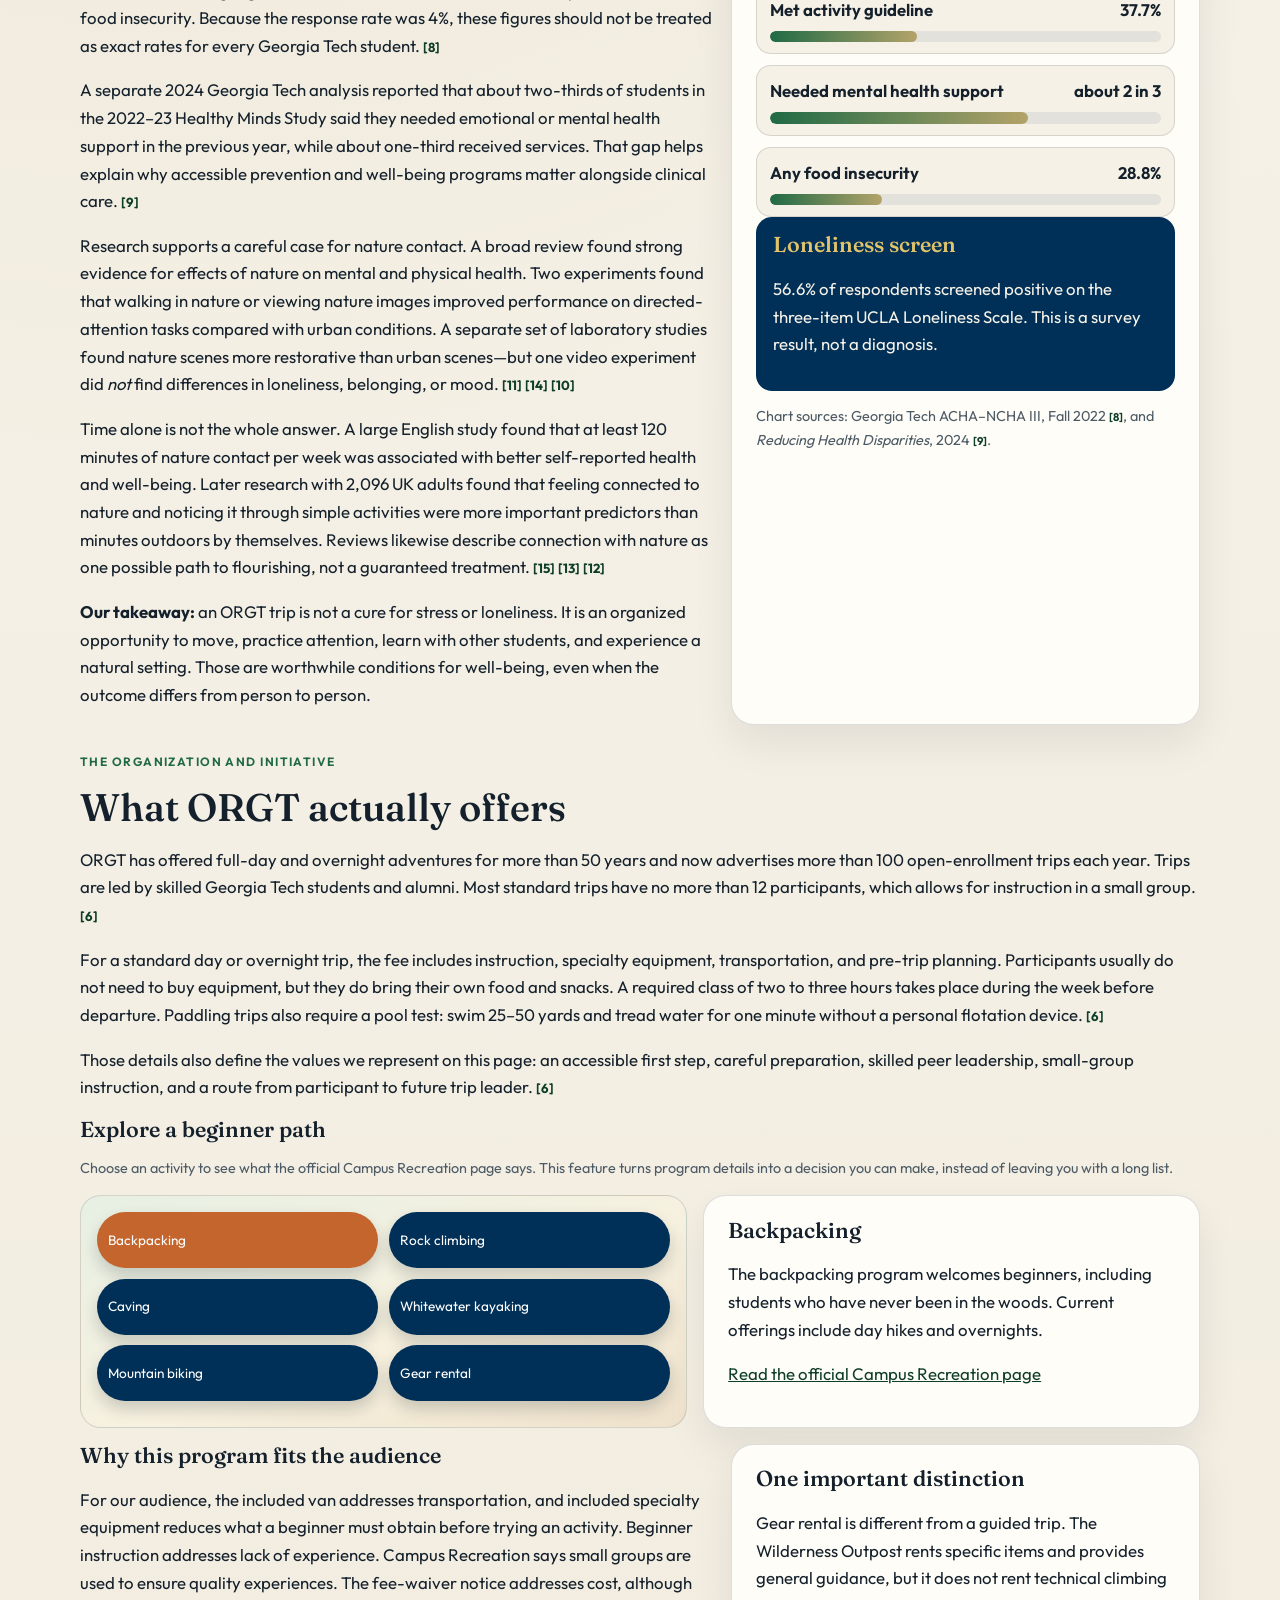
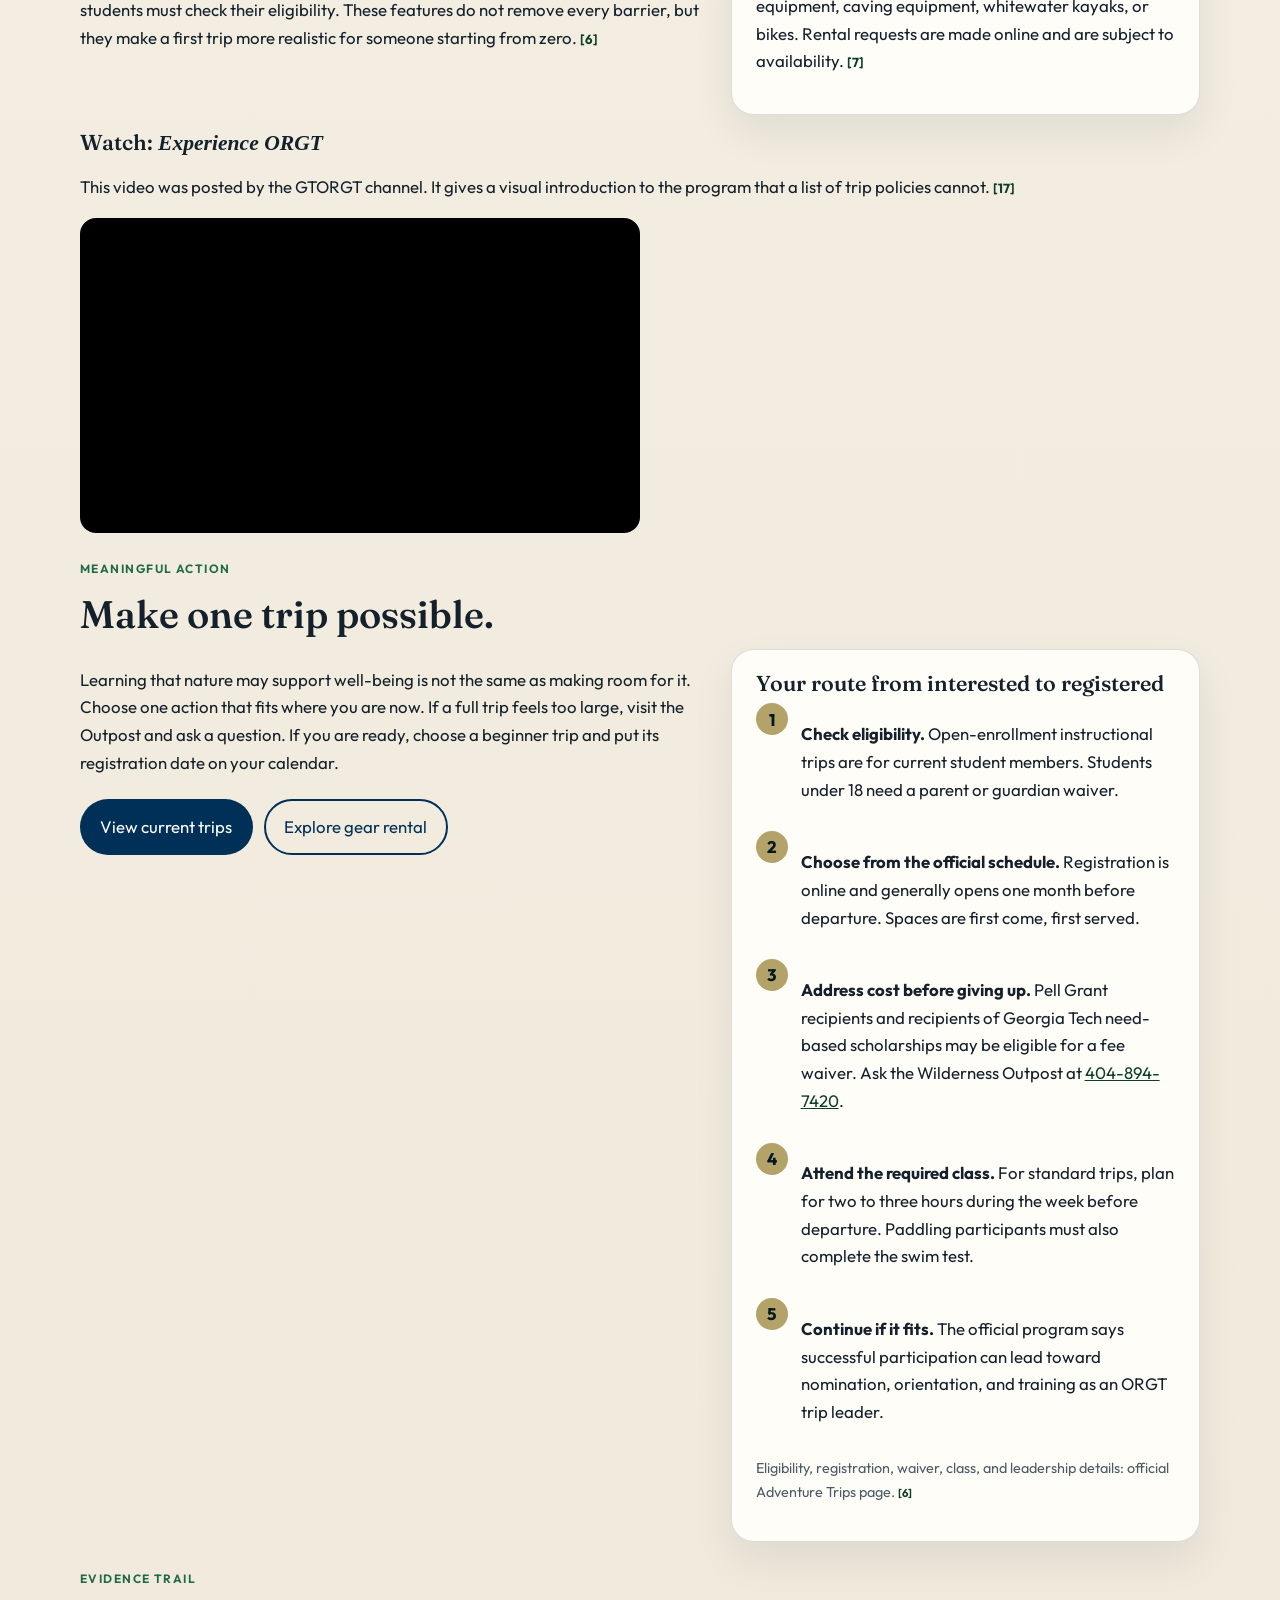
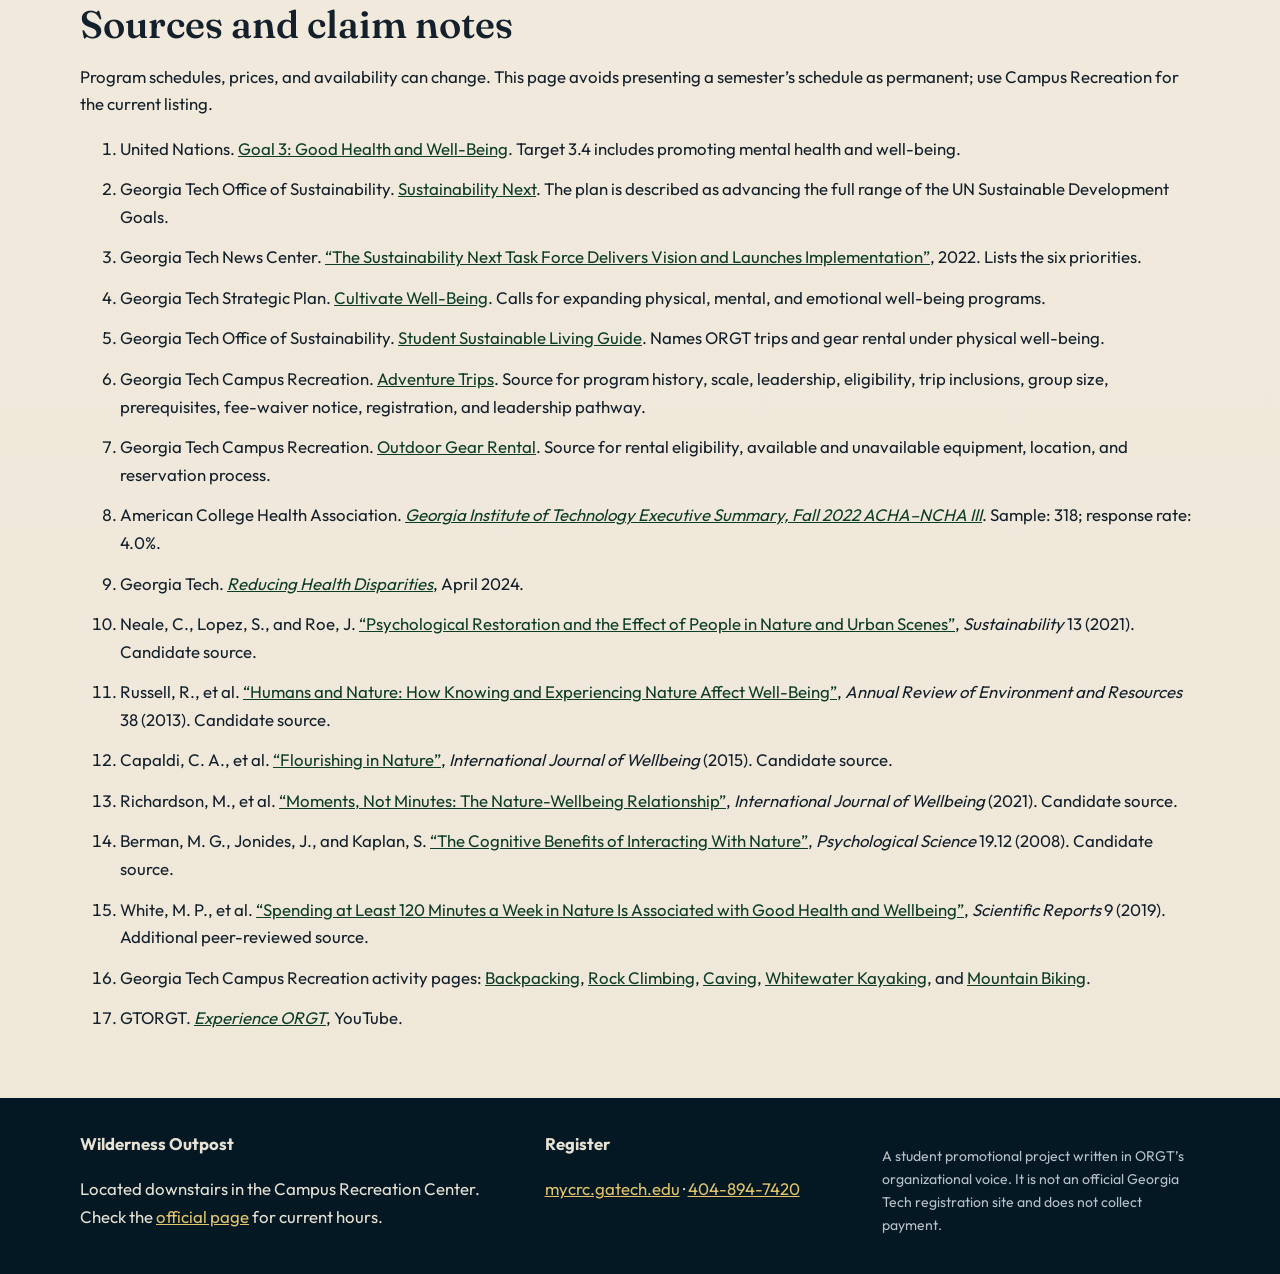
==== commit dbb9178d: "new content" ====
--- a/index.html
+++ b/index.html
@@ -41,11 +41,11 @@
       <section class="hero" id="top">
         <div>
           <p class="kicker">Outdoor Recreation Georgia Tech · Campus Recreation</p>
-          <h1>A sustainable campus needs students who are well.</h1>
-          <p class="lede">ORGT is Campus Recreation’s student-led trip program. For 50 years we have taken beginners off campus. Health is part of how a campus lasts.</p>
+          <h1>Step away from the screen. Step into something real.</h1>
+          <p class="lede">We are Outdoor Recreation Georgia Tech (ORGT), a Campus Recreation program—not a club. We lead beginner-friendly trips for current Georgia Tech students, with instruction, transportation, and specialty equipment included. <a class="cite" href="#source-6" aria-label="Source 6">[6]</a></p>
           <div class="actions">
-            <a class="btn btn-primary" href="#act">Find your first trip</a>
-            <a class="btn btn-ghost" href="#issue">Why this is sustainability</a>
+            <a class="btn btn-primary" href="#act">Plan your first trip</a>
+            <a class="btn btn-ghost" href="#issue">Why outdoor well-being matters</a>
           </div>
         </div>
         <aside class="hero-card" aria-label="Sustainable Development Goal 3">
@@ -60,48 +60,64 @@
               <div class="sdg-num" aria-hidden="true">3</div>
               <div>
                 <strong>UN Goal 3 · Good Health and Well-Being</strong>
-                <p style="margin:0.2rem 0 0">Ensure healthy lives and promote well-being for all at all ages. Target 3.4 includes mental health.</p>
+                <p style="margin:0.2rem 0 0">Ensure healthy lives and promote well-being for all at all ages. Target 3.4 specifically calls for promoting mental health and well-being. <a class="cite" href="#source-1" aria-label="Source 1">[1]</a></p>
               </div>
             </div>
-            <p>A trail is not counseling. If you need care, start with the <a href="https://counseling.gatech.edu/">Counseling Center</a>.</p>
+            <p>Outdoor recreation can support well-being, but it is not health care. If you need clinical support, use Georgia Tech’s <a href="https://counseling.gatech.edu/">Center for Mental Health Care and Resources</a>.</p>
           </div>
         </aside>
       </section>
 
       <section class="stat-row" aria-label="Program snapshot">
-        <div class="stat"><b>50+</b><span>years of trips at Georgia Tech</span></div>
-        <div class="stat"><b>100+</b><span>open trips in a typical year</span></div>
-        <div class="stat"><b>≤12</b><span>people on most trips</span></div>
-        <div class="stat"><b>$0</b><span>gear you need to buy</span></div>
+        <div class="stat"><b>50+</b><span>years of ORGT trips <a class="cite" href="#source-6">[6]</a></span></div>
+        <div class="stat"><b>100+</b><span>open-enrollment trips each year <a class="cite" href="#source-6">[6]</a></span></div>
+        <div class="stat"><b>≤12</b><span>participants on most trips <a class="cite" href="#source-6">[6]</a></span></div>
+        <div class="stat"><b>1 month</b><span>before departure, registration opens <a class="cite" href="#source-6">[6]</a></span></div>
       </section>
 
       <section class="section" id="issue">
-        <h2>The issue</h2>
-        <p>Student health is the sustainability problem: loneliness, little time outside, and a week that treats exhaustion as normal. This page is for first- and second-year students who do not own gear or a car. Pell Grant recipients and students with Georgia Tech need-based aid can ask about a fee waiver.</p>
-        <p><a href="https://sustain.gatech.edu/sustainability-next-plan/">Sustainability Next</a> commits Tech to the full range of UN goals. Culture and the living learning campus are two of its six priorities. <a href="https://strategicplan.gatech.edu/focus/wellbeing">Cultivate Well-Being</a> asks the Institute to expand health programs, and the sustainable living guide names ORGT and two hours a week outdoors.</p>
+        <p class="kicker">The sustainability issue</p>
+        <h2>Student well-being needs room in the plan.</h2>
+        <div class="grid-2">
+          <div>
+            <p>Sustainability is about whether people and systems can continue to thrive. At Georgia Tech, that includes students’ physical and mental well-being—not only buildings, energy, and waste. UN Sustainable Development Goal 3 makes health and well-being part of sustainable development. Georgia Tech’s Sustainability Next plan says the Institute intends to advance the full range of the UN goals. Two of its six priorities are “Culture and Organization” and “Living Learning Campus.” <a class="cite" href="#source-1">[1]</a> <a class="cite" href="#source-2">[2]</a> <a class="cite" href="#source-3">[3]</a></p>
+            <p>That campus commitment is concrete. Georgia Tech’s strategic plan calls for broader access to physical, mental, and emotional well-being programs. The Office of Sustainability’s Student Sustainable Living Guide lists ORGT trips and gear rental under physical well-being and recommends outdoor time under mental well-being. <a class="cite" href="#source-4">[4]</a> <a class="cite" href="#source-5">[5]</a></p>
+          </div>
+          <aside class="panel">
+            <p class="kicker">Who this page is for</p>
+            <h3>Students who are curious, not already “outdoorsy.”</h3>
+            <p>We are speaking especially to current students who are new to Georgia Tech, do not own outdoor equipment, do not have a car, or are unsure whether they have enough experience. That is why this page puts the practical questions first: what ORGT provides, what a beginner trip means, what it costs, and how to register.</p>
+            <p>ORGT says most trips are beginner-friendly. Standard trips include transportation and specialty equipment, and Pell Grant recipients or recipients of a Georgia Tech need-based scholarship may be eligible for a fee waiver. <a class="cite" href="#source-6">[6]</a></p>
+          </aside>
+        </div>
       </section>
 
       <section class="section grid-2" id="evidence">
         <div>
-          <h2>What the numbers say</h2>
-          <p>Georgia Tech’s Fall 2022 health survey had 318 respondents and a 4% response rate, so treat it as a warning light. Click a bar for the source. A 2019 study linked at least 120 minutes a week in nature with better reported health. That link is an association, not a prescription. One day trip can meet it.</p>
+          <p class="kicker">Background and evidence</p>
+          <h2>Nature can help—but the honest story has limits.</h2>
+          <p>Georgia Tech’s Fall 2022 student health assessment offers a local snapshot. Among 318 respondents, 56.6% screened positive for loneliness, 37.7% met the combined aerobic-and-strength guideline for an “active adult,” and 28.8% experienced some food insecurity. Because the response rate was 4%, these figures should not be treated as exact rates for every Georgia Tech student. <a class="cite" href="#source-8">[8]</a></p>
+          <p>A separate 2024 Georgia Tech analysis reported that about two-thirds of students in the 2022–23 Healthy Minds Study said they needed emotional or mental health support in the previous year, while about one-third received services. That gap helps explain why accessible prevention and well-being programs matter alongside clinical care. <a class="cite" href="#source-9">[9]</a></p>
+          <p>Research supports a careful case for nature contact. A broad review found strong evidence for effects of nature on mental and physical health. Two experiments found that walking in nature or viewing nature images improved performance on directed-attention tasks compared with urban conditions. A separate set of laboratory studies found nature scenes more restorative than urban scenes—but one video experiment did <em>not</em> find differences in loneliness, belonging, or mood. <a class="cite" href="#source-11">[11]</a> <a class="cite" href="#source-14">[14]</a> <a class="cite" href="#source-10">[10]</a></p>
+          <p>Time alone is not the whole answer. A large English study found that at least 120 minutes of nature contact per week was associated with better self-reported health and well-being. Later research with 2,096 UK adults found that feeling connected to nature and noticing it through simple activities were more important predictors than minutes outdoors by themselves. Reviews likewise describe connection with nature as one possible path to flourishing, not a guaranteed treatment. <a class="cite" href="#source-15">[15]</a> <a class="cite" href="#source-13">[13]</a> <a class="cite" href="#source-12">[12]</a></p>
+          <p><strong>Our takeaway:</strong> an ORGT trip is not a cure for stress or loneliness. It is an organized opportunity to move, practice attention, learn with other students, and experience a natural setting. Those are worthwhile conditions for well-being, even when the outcome differs from person to person.</p>
         </div>
         <div class="panel">
-          <h2>Campus signals</h2>
+          <h2>Georgia Tech health signals</h2>
           <div class="chart" data-chart>
-            <button class="bar-btn" type="button" style="--w:56.6%" data-title="Loneliness is common" data-detail="56.6% screened positive for loneliness in Fall 2022. Most trips stay at 12 people or fewer.">
+            <button class="bar-btn" type="button" style="--w:56.6%" data-title="Loneliness screen" data-detail="56.6% of respondents screened positive on the three-item UCLA Loneliness Scale. This is a survey result, not a diagnosis.">
               <div class="bar-top"><span>Positive loneliness screen</span><span>56.6%</span></div>
               <div class="track"><span class="fill"></span></div>
             </button>
-            <button class="bar-btn" type="button" style="--w:37.7%" data-title="Many students miss the activity guideline" data-detail="37.7% met both the aerobic and strength guideline. Beginner trips are for students who do not already train.">
+            <button class="bar-btn" type="button" style="--w:37.7%" data-title="Physical activity" data-detail="37.7% met the federal recommendations for both aerobic activity and strength training.">
               <div class="bar-top"><span>Met activity guideline</span><span>37.7%</span></div>
               <div class="track"><span class="fill"></span></div>
             </button>
-            <button class="bar-btn" type="button" style="--w:67%" data-title="Need outruns care" data-detail="About two-thirds of students needed emotional support in a year. About one-third received it. A trip can sit beside care. It does not replace it.">
+            <button class="bar-btn" type="button" style="--w:66%" data-title="Need for support" data-detail="A 2024 Georgia Tech report summarizes the Healthy Minds result as two-thirds needing emotional or mental health support in the prior year.">
               <div class="bar-top"><span>Needed mental health support</span><span>about 2 in 3</span></div>
               <div class="track"><span class="fill"></span></div>
             </button>
-            <button class="bar-btn" type="button" style="--w:28.8%" data-title="A fee can block the trip" data-detail="28.8% reported food insecurity. Pell Grant and need-based scholarship recipients may qualify for a fee waiver.">
+            <button class="bar-btn" type="button" style="--w:28.8%" data-title="Food insecurity" data-detail="28.8% of Fall 2022 respondents experienced low or very low food security. Cost belongs in any honest discussion of access.">
               <div class="bar-top"><span>Any food insecurity</span><span>28.8%</span></div>
               <div class="track"><span class="fill"></span></div>
             </button>
@@ -110,43 +126,45 @@
             <h3>Select a bar</h3>
             <p></p>
           </div>
+          <p class="source-note">Chart sources: Georgia Tech ACHA–NCHA III, Fall 2022 <a class="cite" href="#source-8">[8]</a>, and <em>Reducing Health Disparities</em>, 2024 <a class="cite" href="#source-9">[9]</a>.</p>
         </div>
       </section>
 
       <section class="section" id="trips">
-        <h2>The trips</h2>
-        <p>We are a program, not a tryout club: about 120 open day and overnight trips a year, plus training on campus. Click a place.</p>
+        <p class="kicker">The organization and initiative</p>
+        <h2>What ORGT actually offers</h2>
+        <p>ORGT has offered full-day and overnight adventures for more than 50 years and now advertises more than 100 open-enrollment trips each year. Trips are led by skilled Georgia Tech students and alumni. Most standard trips have no more than 12 participants, which allows for instruction in a small group. <a class="cite" href="#source-6">[6]</a></p>
+        <p>For a standard day or overnight trip, the fee includes instruction, specialty equipment, transportation, and pre-trip planning. Participants usually do not need to buy equipment, but they do bring their own food and snacks. A required class of two to three hours takes place during the week before departure. Paddling trips also require a pool test: swim 25–50 yards and tread water for one minute without a personal flotation device. <a class="cite" href="#source-6">[6]</a></p>
+        <p>Those details also define the values we represent on this page: an accessible first step, careful preparation, skilled peer leadership, small-group instruction, and a route from participant to future trip leader. <a class="cite" href="#source-6">[6]</a></p>
+        <h3>Explore a beginner path</h3>
+        <p class="source-note">Choose an activity to see what the official Campus Recreation page says. This feature turns program details into a decision you can make, instead of leaving you with a long list.</p>
         <div class="map-wrap">
-          <div class="map" data-map>
-            <button class="region" type="button" style="top:18%; left:58%" data-title="North Georgia mountains" data-detail="Backpacking, cascading, and rock climbing start a few hours north. Day hikes are the simplest entry. Climbing trips often stay around five people.">Mountains</button>
-            <button class="region" type="button" style="top:42%; left:22%" data-title="TAG caves" data-detail="Horizontal caving scrambles through passages where Tennessee, Alabama, and Georgia meet. Helmets and lights are included. Vertical caving adds ropes and comes later.">TAG caves</button>
-            <button class="region" type="button" style="top:34%; left:48%" data-title="North Georgia rivers" data-detail="Whitewater starts in the CRC pool and on class II water, then can move toward rivers like the Cartecay. Paddlers must swim 25 to 50 yards and tread water for one minute, with no life jacket.">Rivers</button>
-            <button class="region" type="button" style="top:62%; left:62%" data-title="Lakes and easier water" data-detail="Sea kayaking and stand-up paddleboarding are the quieter boats. You still need to be able to swim.">Lakes</button>
-            <button class="region" type="button" style="top:70%; left:28%" data-title="Near Atlanta" data-detail="Mountain biking day rides and Mindfulness Outdoors hikes stay closer to campus. Mindfulness pairs an easy outing with a walk, meditation, or making something.">Near Atlanta</button>
-            <button class="region" type="button" style="top:78%; left:48%" data-title="On campus first" data-detail="The Wilderness Outpost is downstairs in the Campus Recreation Center. Pre-trip classes, the climbing wall, roll school, and gear rental all start here.">On campus</button>
-            <p class="map-note">A schematic, not a road map. Your trip leader gives the real plan.</p>
+          <div class="trip-picker" data-map>
+            <button class="region" type="button" data-title="Backpacking" data-detail="The backpacking program welcomes beginners, including students who have never been in the woods. Current offerings include day hikes and overnights." data-url="https://crc.gatech.edu/backpacking/">Backpacking</button>
+            <button class="region" type="button" data-title="Rock climbing" data-detail="Beginner trips teach top-rope techniques, equipment, and safety. No prior climbing experience is required, and the official page says trips are limited to five participants." data-url="https://crc.gatech.edu/rock-climbing/">Rock climbing</button>
+            <button class="region" type="button" data-title="Caving" data-detail="Horizontal trips are the introduction: scrambling, squeezing, crawling, climbing, and walking. Vertical trips add technical ropework after those foundational skills." data-url="https://crc.gatech.edu/caving/">Caving</button>
+            <button class="region" type="button" data-title="Whitewater kayaking" data-detail="Beginner trips teach strokes and wet exits in the pool before moving to a class II stream. Intermediate trips build toward class III skills." data-url="https://crc.gatech.edu/whitewater-kayaking/">Whitewater kayaking</button>
+            <button class="region" type="button" data-title="Mountain biking" data-detail="Day trips are generally beginner-friendly, although the official page notes that most include steep climbs and average about ten miles." data-url="https://crc.gatech.edu/bikepacking/">Mountain biking</button>
+            <button class="region" type="button" data-title="Start at the Wilderness Outpost" data-detail="Current students, faculty, and staff can rent camping and backpacking gear, flatwater canoes, recreational kayaks, and bouldering gear. The Outpost also offers basic guidance and destination recommendations." data-url="https://crc.gatech.edu/wilderness-outpost/">Gear rental</button>
           </div>
           <article class="panel" data-map-panel>
-            <h3>Pick a region</h3>
-            <p>Each place is a kind of beginner trip within a few hours of campus.</p>
+            <h3>Choose an activity</h3>
+            <p>Select a button for verified program details.</p>
           </article>
         </div>
         <div class="grid-2" style="margin-top:1rem">
           <div>
-            <h3>What you get</h3>
-            <p>Instruction, specialty gear, a van, and a two-to-three-hour class the week you leave. You bring food. You do not buy a boat, bike, or backpack. Many day trips are about $25–$80 and overnights about $80–$95. Register about a month ahead at <a href="https://mycrc.gatech.edu/">mycrc.gatech.edu</a>. Confirm the current price before you pay.</p>
-          </div>
-          <div class="sports">
-            <article class="sport"><h3>Backpacking</h3><p>Day hikes first, overnights when you want longer.</p></article>
-            <article class="sport"><h3>Climbing</h3><p>Beginner top-rope. No gym résumé required.</p></article>
-            <article class="sport"><h3>Caving</h3><p>Horizontal first, vertical after.</p></article>
-            <article class="sport"><h3>Biking</h3><p>Beginner-friendly dirt rides.</p></article>
-            <article class="sport"><h3>Kayaking and SUP</h3><p>Flat water first. Whitewater after the swim test.</p></article>
-            <article class="sport"><h3>Mindfulness</h3><p>Less sport, more time actually outside.</p></article>
+            <h3>Why this program fits the audience</h3>
+            <p>For our audience, the included van addresses transportation, and included specialty equipment reduces what a beginner must obtain before trying an activity. Beginner instruction addresses lack of experience. Campus Recreation says small groups are used to ensure quality experiences. The fee-waiver notice addresses cost, although students must check their eligibility. These features do not remove every barrier, but they make a first trip more realistic for someone starting from zero. <a class="cite" href="#source-6">[6]</a></p>
+          </div>
+          <div class="panel">
+            <h3>One important distinction</h3>
+            <p>Gear rental is different from a guided trip. The Wilderness Outpost rents specific items and provides general guidance, but it does not rent technical climbing equipment, caving equipment, whitewater kayaks, or bikes. Rental requests are made online and are subject to availability. <a class="cite" href="#source-7">[7]</a></p>
           </div>
         </div>
         <div style="margin-top:1rem">
-          <h3>Experience ORGT</h3>
+          <h3>Watch: <em>Experience ORGT</em></h3>
+          <p>This video was posted by the GTORGT channel. It gives a visual introduction to the program that a list of trip policies cannot. <a class="cite" href="#source-17">[17]</a></p>
           <div class="video-frame">
             <iframe src="https://www.youtube-nocookie.com/embed/GJakSgcYjfM" title="Experience ORGT, a film from Outdoor Recreation Georgia Tech" allow="accelerometer; autoplay; clipboard-write; encrypted-media; gyroscope; picture-in-picture; web-share" allowfullscreen></iframe>
           </div>
@@ -154,40 +172,52 @@
       </section>
 
       <section class="section" id="act">
-        <h2>Get involved</h2>
+        <p class="kicker">Meaningful action</p>
+        <h2>Make one trip possible.</h2>
         <div class="grid-2">
-          <div class="panel" data-quiz>
-            <p class="kicker">Trip matcher</p>
-            <div class="quiz-progress" aria-hidden="true"><span data-progress></span></div>
-            <div data-question>
-              <h3 data-prompt>Loading</h3>
-              <div class="choices" data-choices></div>
+          <div>
+            <p>Learning that nature may support well-being is not the same as making room for it. Choose one action that fits where you are now. If a full trip feels too large, visit the Outpost and ask a question. If you are ready, choose a beginner trip and put its registration date on your calendar.</p>
+            <div class="actions">
+              <a class="btn btn-primary" href="https://crc.gatech.edu/adventure-trips/">View current trips</a>
+              <a class="btn btn-ghost" href="https://crc.gatech.edu/wilderness-outpost/">Explore gear rental</a>
             </div>
-            <div class="result" data-result hidden></div>
-            <p><button class="btn btn-ghost" type="button" data-restart>Start over</button></p>
-          </div>
-          <div>
-            <h3>Then do this</h3>
+          </div>
+          <div class="panel">
+            <h3>Your route from interested to registered</h3>
             <div class="steps">
-              <div class="step"><p>Be a current student, 18 or older unless a parent signs a waiver.</p></div>
-              <div class="step"><p>Register on the <a href="https://crc.gatech.edu/adventure-trips/">official trip list</a>. Ask about a fee waiver at <a href="tel:4048947420">404-894-7420</a>.</p></div>
-              <div class="step"><p>Go to the pre-trip class. Paddlers take a short pool swim test.</p></div>
-              <div class="step"><p>Next: rent gear, join a weeknight sport group, apply to <a href="https://crc.gatech.edu/core/">CORE</a>, or train to lead.</p></div>
+              <div class="step"><p><strong>Check eligibility.</strong> Open-enrollment instructional trips are for current student members. Students under 18 need a parent or guardian waiver.</p></div>
+              <div class="step"><p><strong>Choose from the official schedule.</strong> Registration is online and generally opens one month before departure. Spaces are first come, first served.</p></div>
+              <div class="step"><p><strong>Address cost before giving up.</strong> Pell Grant recipients and recipients of Georgia Tech need-based scholarships may be eligible for a fee waiver. Ask the Wilderness Outpost at <a href="tel:4048947420">404-894-7420</a>.</p></div>
+              <div class="step"><p><strong>Attend the required class.</strong> For standard trips, plan for two to three hours during the week before departure. Paddling participants must also complete the swim test.</p></div>
+              <div class="step"><p><strong>Continue if it fits.</strong> The official program says successful participation can lead toward nomination, orientation, and training as an ORGT trip leader.</p></div>
             </div>
+            <p class="source-note">Eligibility, registration, waiver, class, and leadership details: official Adventure Trips page. <a class="cite" href="#source-6">[6]</a></p>
           </div>
         </div>
       </section>
 
       <section class="section" id="sources">
-        <h2>Sources</h2>
-        <p>If a date or price here disagrees with Campus Recreation, use Campus Recreation.</p>
+        <p class="kicker">Evidence trail</p>
+        <h2>Sources and claim notes</h2>
+        <p>Program schedules, prices, and availability can change. This page avoids presenting a semester’s schedule as permanent; use Campus Recreation for the current listing.</p>
         <ol class="sources">
-          <li>United Nations. <a href="https://sdgs.un.org/goals/goal3">Goal 3</a>.</li>
-          <li>American College Health Association. Georgia Tech NCHA III executive summary, Fall 2022. <a href="https://wellnesscenter.gatech.edu/sites/default/files/2024-01/NCHAIII-FALL2022-GeorgiaTech-Report.pdf">PDF</a>. Loneliness 56.6%, active-adult guideline 37.7%, highly active 28.4%, food insecurity 28.8%, n = 318.</li>
-          <li>Georgia Tech. <em>Reducing Health Disparities</em>, April 2024. <a href="https://bpb-us-e1.wpmucdn.com/sites.gatech.edu/dist/1/4014/files/2024/07/2E-Identifying-Health-Disparities.pdf">PDF</a>.</li>
-          <li>White, M. P., et al. <em>Scientific Reports</em> 9, 7730 (2019). <a href="https://www.nature.com/articles/s41598-019-44097-3">120 minutes in nature</a>.</li>
-          <li><a href="https://sustain.gatech.edu/sustainability-next-plan/">Sustainability Next</a>, <a href="https://news.gatech.edu/news/2022/10/24/sustainability-next-task-force-delivers-vision-and-launches-implementation">six priorities</a>, <a href="https://strategicplan.gatech.edu/focus/wellbeing">Cultivate Well-Being</a>, and the <a href="https://sustain.gatech.edu/student-sustainable-living-guide/">Student Sustainable Living Guide</a>.</li>
-          <li>Campus Recreation: <a href="https://crc.gatech.edu/adventure-trips/">Adventure Trips</a>, <a href="https://crc.gatech.edu/wilderness-outpost/">Wilderness Outpost</a>, <a href="https://crc.gatech.edu/core/">CORE</a>, and <a href="https://gatech.campuslabs.com/engage/organization/outdoor-recreation">ORGT on Engage</a>. Film: <a href="https://www.youtube.com/watch?v=GJakSgcYjfM">Experience ORGT</a>.</li>
+          <li id="source-1">United Nations. <a href="https://sdgs.un.org/goals/goal3">Goal 3: Good Health and Well-Being</a>. Target 3.4 includes promoting mental health and well-being.</li>
+          <li id="source-2">Georgia Tech Office of Sustainability. <a href="https://sustain.gatech.edu/sustainability-next-plan/">Sustainability Next</a>. The plan is described as advancing the full range of the UN Sustainable Development Goals.</li>
+          <li id="source-3">Georgia Tech News Center. <a href="https://news.gatech.edu/news/2022/10/24/sustainability-next-task-force-delivers-vision-and-launches-implementation">“The Sustainability Next Task Force Delivers Vision and Launches Implementation”</a>, 2022. Lists the six priorities.</li>
+          <li id="source-4">Georgia Tech Strategic Plan. <a href="https://strategicplan.gatech.edu/focus/wellbeing">Cultivate Well-Being</a>. Calls for expanding physical, mental, and emotional well-being programs.</li>
+          <li id="source-5">Georgia Tech Office of Sustainability. <a href="https://sustain.gatech.edu/student-sustainable-living-guide/">Student Sustainable Living Guide</a>. Names ORGT trips and gear rental under physical well-being.</li>
+          <li id="source-6">Georgia Tech Campus Recreation. <a href="https://crc.gatech.edu/adventure-trips/">Adventure Trips</a>. Source for program history, scale, leadership, eligibility, trip inclusions, group size, prerequisites, fee-waiver notice, registration, and leadership pathway.</li>
+          <li id="source-7">Georgia Tech Campus Recreation. <a href="https://crc.gatech.edu/wilderness-outpost/">Outdoor Gear Rental</a>. Source for rental eligibility, available and unavailable equipment, location, and reservation process.</li>
+          <li id="source-8">American College Health Association. <a href="https://wellnesscenter.gatech.edu/sites/default/files/2024-01/NCHAIII-FALL2022-GeorgiaTech-Report.pdf"><em>Georgia Institute of Technology Executive Summary, Fall 2022 ACHA–NCHA III</em></a>. Sample: 318; response rate: 4.0%.</li>
+          <li id="source-9">Georgia Tech. <a href="https://bpb-us-e1.wpmucdn.com/sites.gatech.edu/dist/1/4014/files/2024/07/2E-Identifying-Health-Disparities.pdf"><em>Reducing Health Disparities</em></a>, April 2024.</li>
+          <li id="source-10">Neale, C., Lopez, S., and Roe, J. <a href="https://doi.org/10.3390/su13116464">“Psychological Restoration and the Effect of People in Nature and Urban Scenes”</a>, <em>Sustainability</em> 13 (2021). Candidate source.</li>
+          <li id="source-11">Russell, R., et al. <a href="https://doi.org/10.1146/annurev-environ-012312-110838">“Humans and Nature: How Knowing and Experiencing Nature Affect Well-Being”</a>, <em>Annual Review of Environment and Resources</em> 38 (2013). Candidate source.</li>
+          <li id="source-12">Capaldi, C. A., et al. <a href="https://www.internationaljournalofwellbeing.org/index.php/ijow/article/view/449">“Flourishing in Nature”</a>, <em>International Journal of Wellbeing</em> (2015). Candidate source.</li>
+          <li id="source-13">Richardson, M., et al. <a href="https://www.internationaljournalofwellbeing.org/index.php/ijow/article/view/1267">“Moments, Not Minutes: The Nature-Wellbeing Relationship”</a>, <em>International Journal of Wellbeing</em> (2021). Candidate source.</li>
+          <li id="source-14">Berman, M. G., Jonides, J., and Kaplan, S. <a href="https://doi.org/10.1111/j.1467-9280.2008.02225.x">“The Cognitive Benefits of Interacting With Nature”</a>, <em>Psychological Science</em> 19.12 (2008). Candidate source.</li>
+          <li id="source-15">White, M. P., et al. <a href="https://www.nature.com/articles/s41598-019-44097-3">“Spending at Least 120 Minutes a Week in Nature Is Associated with Good Health and Wellbeing”</a>, <em>Scientific Reports</em> 9 (2019). Additional peer-reviewed source.</li>
+          <li id="source-16">Georgia Tech Campus Recreation activity pages: <a href="https://crc.gatech.edu/backpacking/">Backpacking</a>, <a href="https://crc.gatech.edu/rock-climbing/">Rock Climbing</a>, <a href="https://crc.gatech.edu/caving/">Caving</a>, <a href="https://crc.gatech.edu/whitewater-kayaking/">Whitewater Kayaking</a>, and <a href="https://crc.gatech.edu/bikepacking/">Mountain Biking</a>.</li>
+          <li id="source-17">GTORGT. <a href="https://www.youtube.com/watch?v=GJakSgcYjfM"><em>Experience ORGT</em></a>, YouTube.</li>
         </ol>
       </section>
     </div>
@@ -197,14 +227,14 @@
     <div class="footer-inner footer-grid">
       <div>
         <strong>Wilderness Outpost</strong>
-        <p>Lowest level of the Campus Recreation Center. Fall and spring: 2–7 p.m. Monday, Tuesday, and Thursday, and 2–5 p.m. Friday. Summer: 2–5 p.m. those same weekdays.</p>
+        <p>Located downstairs in the Campus Recreation Center. Check the <a href="https://crc.gatech.edu/wilderness-outpost/">official page</a> for current hours.</p>
       </div>
       <div>
         <strong>Register</strong>
         <p><a href="https://mycrc.gatech.edu/">mycrc.gatech.edu</a> · <a href="tel:4048947420">404-894-7420</a></p>
       </div>
       <div>
-        <p class="fine">A student promotional site written in ORGT’s voice. It does not take payments. Confirm details on the official Campus Recreation pages.</p>
+        <p class="fine">A student promotional project written in ORGT’s organizational voice. It is not an official Georgia Tech registration site and does not collect payment.</p>
       </div>
     </div>
   </footer>
--- a/css/styles.css
+++ b/css/styles.css
@@ -33,6 +33,18 @@
 img, svg { max-width: 100%; display: block; }
 a { color: var(--pine-deep); }
 a:hover { color: var(--clay); }
+.cite {
+  font-size: 0.78em;
+  font-weight: 700;
+  text-decoration: none;
+  white-space: nowrap;
+}
+.hero-card .cite { color: var(--gold-bright); }
+.source-note {
+  color: var(--muted);
+  font-size: 0.9rem;
+}
+.sources li { scroll-margin-top: 5.4rem; }
 .skip {
   position: absolute;
   left: 1rem;
@@ -287,6 +299,22 @@
   grid-template-columns: 1.1fr 0.9fr;
   gap: 1rem;
   align-items: stretch;
+}
+.trip-picker {
+  display: grid;
+  grid-template-columns: repeat(2, minmax(0, 1fr));
+  gap: 0.65rem;
+  align-content: start;
+  padding: 1rem;
+  border: 1px solid var(--line);
+  border-radius: 1.3rem;
+  background: linear-gradient(160deg, #e7f0e4, #f7f1df 55%, #efe2cc);
+}
+.trip-picker .region {
+  position: static;
+  width: 100%;
+  min-height: 3.5rem;
+  text-align: left;
 }
 .map {
   background:
@@ -415,6 +443,8 @@
   .hero, .grid-3, .grid-2, .stat-row, .map-wrap, .footer-grid, .sports {
     grid-template-columns: 1fr;
   }
+  .trip-picker { grid-template-columns: 1fr; gap: 0.55rem; }
+  .trip-picker .region { margin: 0; min-height: 2.8rem; }
   .region { position: static; margin: 0.45rem; }
   .map { min-height: 0; padding: 0.6rem; display: flex; flex-wrap: wrap; }
   .map-note { position: static; }
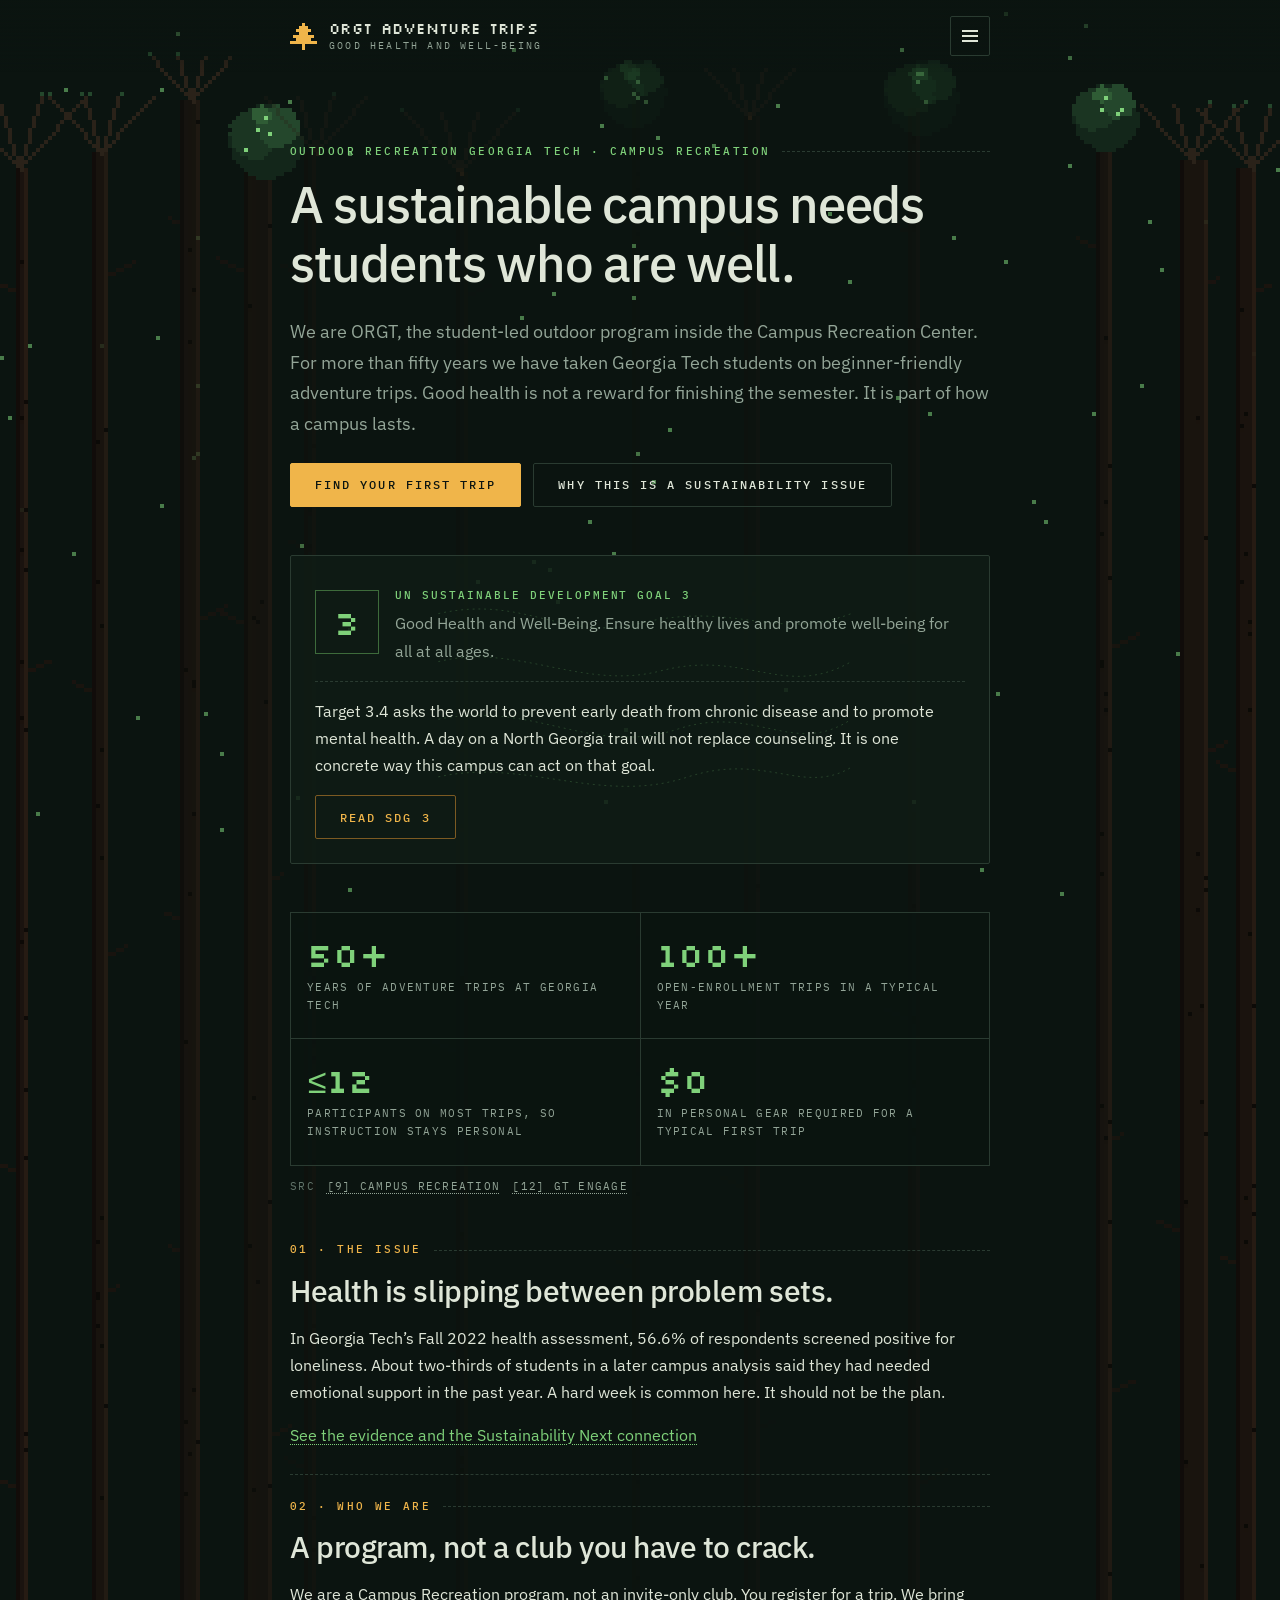
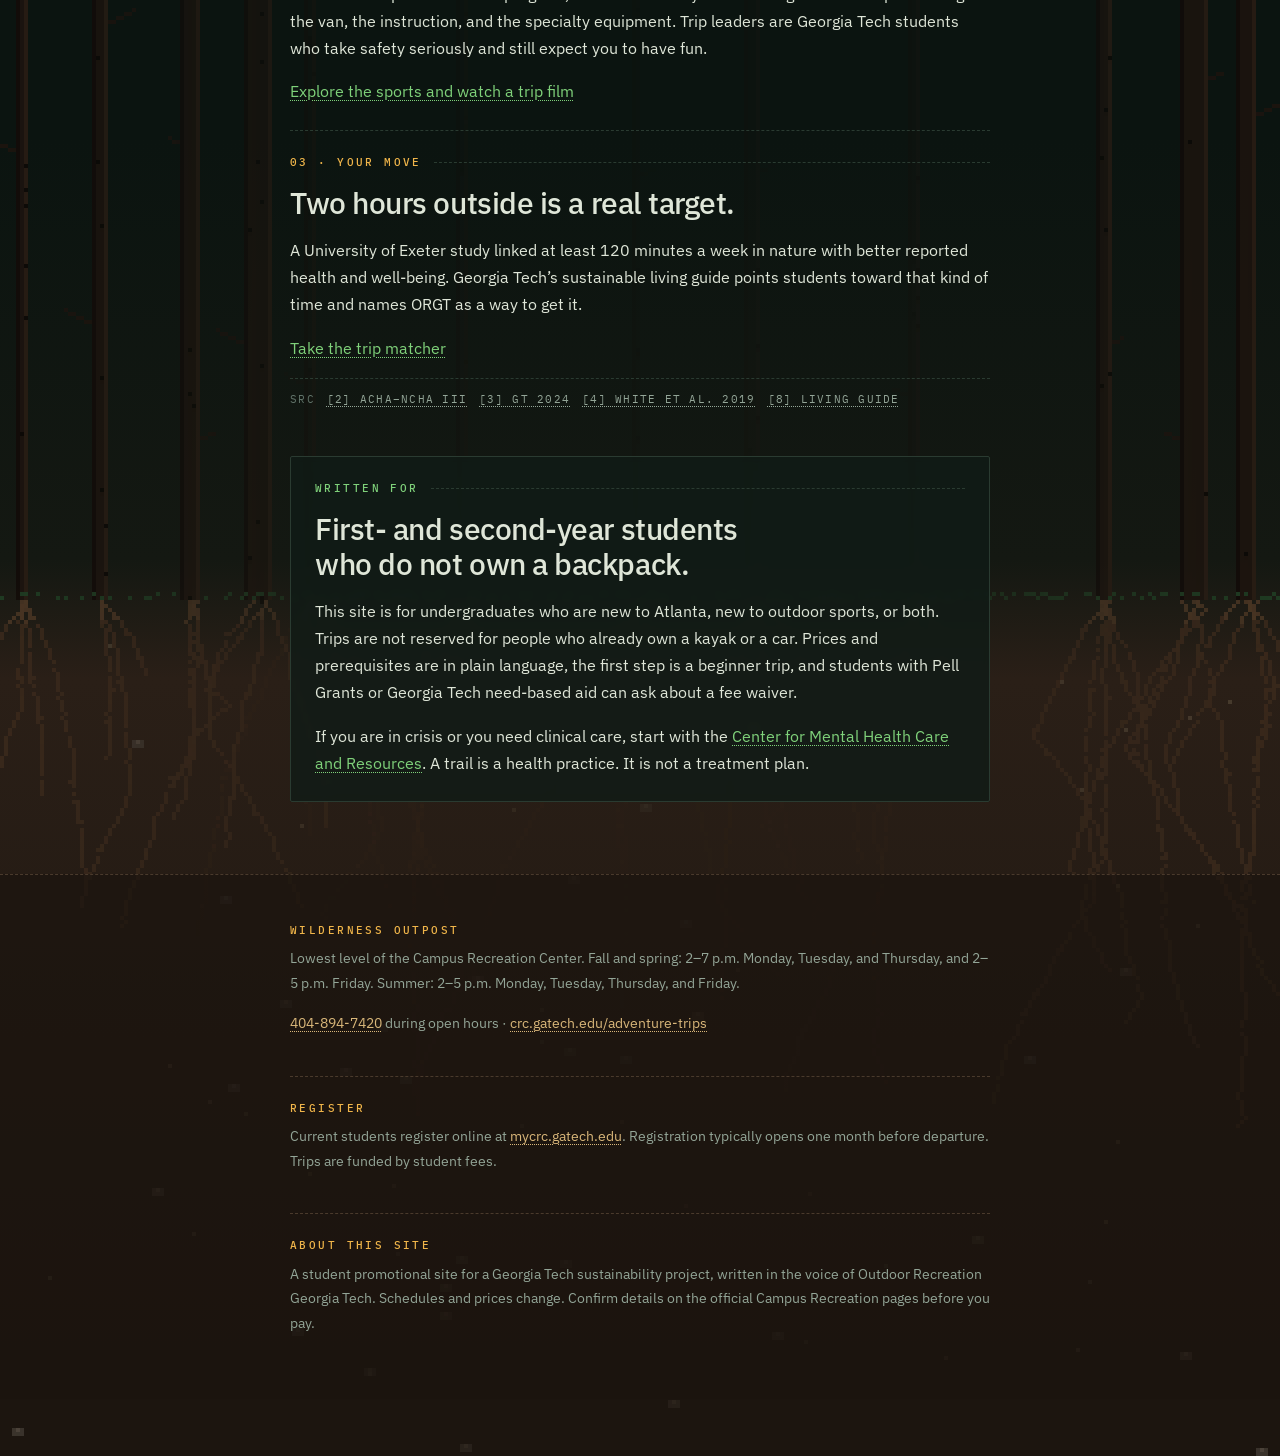
==== commit 37fd4414: "Pixel art design" ====
--- a/index.html
+++ b/index.html
@@ -4,48 +4,45 @@
   <meta charset="utf-8">
   <meta name="viewport" content="width=device-width, initial-scale=1">
   <title>ORGT Adventure Trips | Good Health and Well-Being</title>
-  <meta name="description" content="Outdoor Recreation Georgia Tech invites students to treat time outside as part of a healthier, more sustainable campus.">
+  <meta name="description" content="Outdoor Recreation Georgia Tech invites students to treat time outside as part of a healthier, more sustainable campus. Beginner adventure trips, gear included.">
   <link rel="preconnect" href="https://fonts.googleapis.com">
   <link rel="preconnect" href="https://fonts.gstatic.com" crossorigin>
-  <link href="https://fonts.googleapis.com/css2?family=Fraunces:opsz,wght@9..144,500;9..144,620&family=Outfit:wght@400;560;700&display=swap" rel="stylesheet">
+  <link href="https://fonts.googleapis.com/css2?family=IBM+Plex+Mono:wght@400;500&family=IBM+Plex+Sans:wght@400;500;600&family=Silkscreen&display=swap" rel="stylesheet">
   <link rel="stylesheet" href="css/styles.css">
-  <link rel="icon" href="data:image/svg+xml,%3Csvg xmlns='http://www.w3.org/2000/svg' viewBox='0 0 32 32'%3E%3Crect fill='%23003057' width='32' height='32' rx='6'/%3E%3Cpath d='M16 5 L19 14 L28 16 L19 18 L16 27 L13 18 L4 16 L13 14 Z' fill='%23e0c36a'/%3E%3C/svg%3E">
+  <link rel="icon" href="data:image/svg+xml,%3Csvg xmlns='http://www.w3.org/2000/svg' viewBox='-2 -2 13 13' shape-rendering='crispEdges'%3E%3Crect x='-2' y='-2' width='13' height='13' fill='%230b1410'/%3E%3Cpath fill='%23f0b54a' d='M4 0h1v1H4zM3 1h3v1H3zM2 2h5v1H2zM3 3h3v1H3zM1 4h7v1H1zM2 5h5v1H2zM0 6h9v1H0zM4 7h1v2H4z'/%3E%3C/svg%3E">
 </head>
-<body>
+<body class="treeline">
   <a class="skip" href="#main">Skip to content</a>
   <header class="site-header">
     <div class="header-inner">
-      <a class="brand" href="#top">
-        <svg class="brand-mark" viewBox="0 0 48 48" aria-hidden="true">
-          <rect width="48" height="48" rx="12" fill="#b3a369"/>
-          <path d="M24 8l4 12 12 4-12 4-4 12-4-12-12-4 12-4z" fill="#003057"/>
-        </svg>
+      <a class="brand" href="index.html">
+        <svg class="brand-mark" viewBox="0 0 9 9" aria-hidden="true"><path fill="currentColor" d="M4 0h1v1H4zM3 1h3v1H3zM2 2h5v1H2zM3 3h3v1H3zM1 4h7v1H1zM2 5h5v1H2zM0 6h9v1H0zM4 7h1v2H4z"/></svg>
         <div>
           <strong>ORGT Adventure Trips</strong>
           <span>Good health and well-being</span>
         </div>
       </a>
-      <button class="nav-toggle" type="button" aria-expanded="false" aria-controls="site-nav">Menu</button>
+      <button class="nav-toggle" type="button" aria-expanded="false" aria-controls="site-nav"><span class="burger" aria-hidden="true"></span><span class="sr">Menu</span></button>
       <nav class="nav" id="site-nav" aria-label="Primary">
-        <a href="#issue">Issue</a>
-        <a href="#evidence">Evidence</a>
-        <a href="#trips">Trips</a>
-        <a href="#act">Get involved</a>
-        <a href="#sources">Sources</a>
+        <a href="index.html" aria-current="page">Home</a>
+        <a href="issue.html">The issue</a>
+        <a href="trips.html">Trips</a>
+        <a href="get-involved.html">Get involved</a>
+        <a href="sources.html">Sources</a>
       </nav>
     </div>
   </header>
 
   <main id="main">
     <div class="wrap">
-      <section class="hero" id="top">
+      <section class="hero">
         <div>
           <p class="kicker">Outdoor Recreation Georgia Tech · Campus Recreation</p>
-          <h1>Step away from the screen. Step into something real.</h1>
-          <p class="lede">We are Outdoor Recreation Georgia Tech (ORGT), a Campus Recreation program—not a club. We lead beginner-friendly trips for current Georgia Tech students, with instruction, transportation, and specialty equipment included. <a class="cite" href="#source-6" aria-label="Source 6">[6]</a></p>
+          <h1>A sustainable campus needs students who are well.</h1>
+          <p class="lede">We are ORGT, the student-led outdoor program inside the Campus Recreation Center. For more than fifty years we have taken Georgia Tech students on beginner-friendly adventure trips. Good health is not a reward for finishing the semester. It is part of how a campus lasts.</p>
           <div class="actions">
-            <a class="btn btn-primary" href="#act">Plan your first trip</a>
-            <a class="btn btn-ghost" href="#issue">Why outdoor well-being matters</a>
+            <a class="btn btn-primary" href="get-involved.html">Find your first trip</a>
+            <a class="btn btn-ghost" href="issue.html">Why this is a sustainability issue</a>
           </div>
         </div>
         <aside class="hero-card" aria-label="Sustainable Development Goal 3">
@@ -59,166 +56,53 @@
             <div class="sdg">
               <div class="sdg-num" aria-hidden="true">3</div>
               <div>
-                <strong>UN Goal 3 · Good Health and Well-Being</strong>
-                <p style="margin:0.2rem 0 0">Ensure healthy lives and promote well-being for all at all ages. Target 3.4 specifically calls for promoting mental health and well-being. <a class="cite" href="#source-1" aria-label="Source 1">[1]</a></p>
+                <strong>UN Sustainable Development Goal 3</strong>
+                <p style="margin:0.2rem 0 0">Good Health and Well-Being. Ensure healthy lives and promote well-being for all at all ages.</p>
               </div>
             </div>
-            <p>Outdoor recreation can support well-being, but it is not health care. If you need clinical support, use Georgia Tech’s <a href="https://counseling.gatech.edu/">Center for Mental Health Care and Resources</a>.</p>
+            <p>Target 3.4 asks the world to prevent early death from chronic disease and to promote mental health. A day on a North Georgia trail will not replace counseling. It is one concrete way this campus can act on that goal.</p>
+            <a class="btn btn-gold" href="https://sdgs.un.org/goals/goal3">Read SDG 3</a>
           </div>
         </aside>
       </section>
 
       <section class="stat-row" aria-label="Program snapshot">
-        <div class="stat"><b>50+</b><span>years of ORGT trips <a class="cite" href="#source-6">[6]</a></span></div>
-        <div class="stat"><b>100+</b><span>open-enrollment trips each year <a class="cite" href="#source-6">[6]</a></span></div>
-        <div class="stat"><b>≤12</b><span>participants on most trips <a class="cite" href="#source-6">[6]</a></span></div>
-        <div class="stat"><b>1 month</b><span>before departure, registration opens <a class="cite" href="#source-6">[6]</a></span></div>
+        <div class="stat"><b>50+</b><span>years of adventure trips at Georgia Tech</span></div>
+        <div class="stat"><b>100+</b><span>open-enrollment trips in a typical year</span></div>
+        <div class="stat"><b>≤12</b><span>participants on most trips, so instruction stays personal</span></div>
+        <div class="stat"><b>$0</b><span>in personal gear required for a typical first trip</span></div>
+      </section>
+      <p class="fn"><span>Src</span><a href="sources.html#src-9">[9] Campus Recreation</a><a href="sources.html#src-12">[12] GT Engage</a></p>
+
+      <section class="section">
+        <div class="grid-3">
+          <article class="card">
+            <p class="num-label">01 · The issue</p>
+            <h2>Health is slipping between problem sets.</h2>
+            <p>In Georgia Tech’s Fall 2022 health assessment, 56.6% of respondents screened positive for loneliness. About two-thirds of students in a later campus analysis said they had needed emotional support in the past year. A hard week is common here. It should not be the plan.</p>
+            <p><a href="issue.html">See the evidence and the Sustainability Next connection</a></p>
+          </article>
+          <article class="card">
+            <p class="num-label">02 · Who we are</p>
+            <h2>A program, not a club you have to crack.</h2>
+            <p>We are a Campus Recreation program, not an invite-only club. You register for a trip. We bring the van, the instruction, and the specialty equipment. Trip leaders are Georgia Tech students who take safety seriously and still expect you to have fun.</p>
+            <p><a href="trips.html">Explore the sports and watch a trip film</a></p>
+          </article>
+          <article class="card">
+            <p class="num-label">03 · Your move</p>
+            <h2>Two hours outside is a real target.</h2>
+            <p>A University of Exeter study linked at least 120 minutes a week in nature with better reported health and well-being. Georgia Tech’s sustainable living guide points students toward that kind of time and names ORGT as a way to get it.</p>
+            <p><a href="get-involved.html">Take the trip matcher</a></p>
+          </article>
+        </div>
+        <p class="fn"><span>Src</span><a href="sources.html#src-2">[2] ACHA–NCHA III</a><a href="sources.html#src-3">[3] GT 2024</a><a href="sources.html#src-4">[4] White et al. 2019</a><a href="sources.html#src-8">[8] Living Guide</a></p>
       </section>
 
-      <section class="section" id="issue">
-        <p class="kicker">The sustainability issue</p>
-        <h2>Student well-being needs room in the plan.</h2>
-        <div class="grid-2">
-          <div>
-            <p>Sustainability is about whether people and systems can continue to thrive. At Georgia Tech, that includes students’ physical and mental well-being—not only buildings, energy, and waste. UN Sustainable Development Goal 3 makes health and well-being part of sustainable development. Georgia Tech’s Sustainability Next plan says the Institute intends to advance the full range of the UN goals. Two of its six priorities are “Culture and Organization” and “Living Learning Campus.” <a class="cite" href="#source-1">[1]</a> <a class="cite" href="#source-2">[2]</a> <a class="cite" href="#source-3">[3]</a></p>
-            <p>That campus commitment is concrete. Georgia Tech’s strategic plan calls for broader access to physical, mental, and emotional well-being programs. The Office of Sustainability’s Student Sustainable Living Guide lists ORGT trips and gear rental under physical well-being and recommends outdoor time under mental well-being. <a class="cite" href="#source-4">[4]</a> <a class="cite" href="#source-5">[5]</a></p>
-          </div>
-          <aside class="panel">
-            <p class="kicker">Who this page is for</p>
-            <h3>Students who are curious, not already “outdoorsy.”</h3>
-            <p>We are speaking especially to current students who are new to Georgia Tech, do not own outdoor equipment, do not have a car, or are unsure whether they have enough experience. That is why this page puts the practical questions first: what ORGT provides, what a beginner trip means, what it costs, and how to register.</p>
-            <p>ORGT says most trips are beginner-friendly. Standard trips include transportation and specialty equipment, and Pell Grant recipients or recipients of a Georgia Tech need-based scholarship may be eligible for a fee waiver. <a class="cite" href="#source-6">[6]</a></p>
-          </aside>
-        </div>
-      </section>
-
-      <section class="section grid-2" id="evidence">
-        <div>
-          <p class="kicker">Background and evidence</p>
-          <h2>Nature can help—but the honest story has limits.</h2>
-          <p>Georgia Tech’s Fall 2022 student health assessment offers a local snapshot. Among 318 respondents, 56.6% screened positive for loneliness, 37.7% met the combined aerobic-and-strength guideline for an “active adult,” and 28.8% experienced some food insecurity. Because the response rate was 4%, these figures should not be treated as exact rates for every Georgia Tech student. <a class="cite" href="#source-8">[8]</a></p>
-          <p>A separate 2024 Georgia Tech analysis reported that about two-thirds of students in the 2022–23 Healthy Minds Study said they needed emotional or mental health support in the previous year, while about one-third received services. That gap helps explain why accessible prevention and well-being programs matter alongside clinical care. <a class="cite" href="#source-9">[9]</a></p>
-          <p>Research supports a careful case for nature contact. A broad review found strong evidence for effects of nature on mental and physical health. Two experiments found that walking in nature or viewing nature images improved performance on directed-attention tasks compared with urban conditions. A separate set of laboratory studies found nature scenes more restorative than urban scenes—but one video experiment did <em>not</em> find differences in loneliness, belonging, or mood. <a class="cite" href="#source-11">[11]</a> <a class="cite" href="#source-14">[14]</a> <a class="cite" href="#source-10">[10]</a></p>
-          <p>Time alone is not the whole answer. A large English study found that at least 120 minutes of nature contact per week was associated with better self-reported health and well-being. Later research with 2,096 UK adults found that feeling connected to nature and noticing it through simple activities were more important predictors than minutes outdoors by themselves. Reviews likewise describe connection with nature as one possible path to flourishing, not a guaranteed treatment. <a class="cite" href="#source-15">[15]</a> <a class="cite" href="#source-13">[13]</a> <a class="cite" href="#source-12">[12]</a></p>
-          <p><strong>Our takeaway:</strong> an ORGT trip is not a cure for stress or loneliness. It is an organized opportunity to move, practice attention, learn with other students, and experience a natural setting. Those are worthwhile conditions for well-being, even when the outcome differs from person to person.</p>
-        </div>
-        <div class="panel">
-          <h2>Georgia Tech health signals</h2>
-          <div class="chart" data-chart>
-            <button class="bar-btn" type="button" style="--w:56.6%" data-title="Loneliness screen" data-detail="56.6% of respondents screened positive on the three-item UCLA Loneliness Scale. This is a survey result, not a diagnosis.">
-              <div class="bar-top"><span>Positive loneliness screen</span><span>56.6%</span></div>
-              <div class="track"><span class="fill"></span></div>
-            </button>
-            <button class="bar-btn" type="button" style="--w:37.7%" data-title="Physical activity" data-detail="37.7% met the federal recommendations for both aerobic activity and strength training.">
-              <div class="bar-top"><span>Met activity guideline</span><span>37.7%</span></div>
-              <div class="track"><span class="fill"></span></div>
-            </button>
-            <button class="bar-btn" type="button" style="--w:66%" data-title="Need for support" data-detail="A 2024 Georgia Tech report summarizes the Healthy Minds result as two-thirds needing emotional or mental health support in the prior year.">
-              <div class="bar-top"><span>Needed mental health support</span><span>about 2 in 3</span></div>
-              <div class="track"><span class="fill"></span></div>
-            </button>
-            <button class="bar-btn" type="button" style="--w:28.8%" data-title="Food insecurity" data-detail="28.8% of Fall 2022 respondents experienced low or very low food security. Cost belongs in any honest discussion of access.">
-              <div class="bar-top"><span>Any food insecurity</span><span>28.8%</span></div>
-              <div class="track"><span class="fill"></span></div>
-            </button>
-          </div>
-          <div class="detail" data-chart-detail>
-            <h3>Select a bar</h3>
-            <p></p>
-          </div>
-          <p class="source-note">Chart sources: Georgia Tech ACHA–NCHA III, Fall 2022 <a class="cite" href="#source-8">[8]</a>, and <em>Reducing Health Disparities</em>, 2024 <a class="cite" href="#source-9">[9]</a>.</p>
-        </div>
-      </section>
-
-      <section class="section" id="trips">
-        <p class="kicker">The organization and initiative</p>
-        <h2>What ORGT actually offers</h2>
-        <p>ORGT has offered full-day and overnight adventures for more than 50 years and now advertises more than 100 open-enrollment trips each year. Trips are led by skilled Georgia Tech students and alumni. Most standard trips have no more than 12 participants, which allows for instruction in a small group. <a class="cite" href="#source-6">[6]</a></p>
-        <p>For a standard day or overnight trip, the fee includes instruction, specialty equipment, transportation, and pre-trip planning. Participants usually do not need to buy equipment, but they do bring their own food and snacks. A required class of two to three hours takes place during the week before departure. Paddling trips also require a pool test: swim 25–50 yards and tread water for one minute without a personal flotation device. <a class="cite" href="#source-6">[6]</a></p>
-        <p>Those details also define the values we represent on this page: an accessible first step, careful preparation, skilled peer leadership, small-group instruction, and a route from participant to future trip leader. <a class="cite" href="#source-6">[6]</a></p>
-        <h3>Explore a beginner path</h3>
-        <p class="source-note">Choose an activity to see what the official Campus Recreation page says. This feature turns program details into a decision you can make, instead of leaving you with a long list.</p>
-        <div class="map-wrap">
-          <div class="trip-picker" data-map>
-            <button class="region" type="button" data-title="Backpacking" data-detail="The backpacking program welcomes beginners, including students who have never been in the woods. Current offerings include day hikes and overnights." data-url="https://crc.gatech.edu/backpacking/">Backpacking</button>
-            <button class="region" type="button" data-title="Rock climbing" data-detail="Beginner trips teach top-rope techniques, equipment, and safety. No prior climbing experience is required, and the official page says trips are limited to five participants." data-url="https://crc.gatech.edu/rock-climbing/">Rock climbing</button>
-            <button class="region" type="button" data-title="Caving" data-detail="Horizontal trips are the introduction: scrambling, squeezing, crawling, climbing, and walking. Vertical trips add technical ropework after those foundational skills." data-url="https://crc.gatech.edu/caving/">Caving</button>
-            <button class="region" type="button" data-title="Whitewater kayaking" data-detail="Beginner trips teach strokes and wet exits in the pool before moving to a class II stream. Intermediate trips build toward class III skills." data-url="https://crc.gatech.edu/whitewater-kayaking/">Whitewater kayaking</button>
-            <button class="region" type="button" data-title="Mountain biking" data-detail="Day trips are generally beginner-friendly, although the official page notes that most include steep climbs and average about ten miles." data-url="https://crc.gatech.edu/bikepacking/">Mountain biking</button>
-            <button class="region" type="button" data-title="Start at the Wilderness Outpost" data-detail="Current students, faculty, and staff can rent camping and backpacking gear, flatwater canoes, recreational kayaks, and bouldering gear. The Outpost also offers basic guidance and destination recommendations." data-url="https://crc.gatech.edu/wilderness-outpost/">Gear rental</button>
-          </div>
-          <article class="panel" data-map-panel>
-            <h3>Choose an activity</h3>
-            <p>Select a button for verified program details.</p>
-          </article>
-        </div>
-        <div class="grid-2" style="margin-top:1rem">
-          <div>
-            <h3>Why this program fits the audience</h3>
-            <p>For our audience, the included van addresses transportation, and included specialty equipment reduces what a beginner must obtain before trying an activity. Beginner instruction addresses lack of experience. Campus Recreation says small groups are used to ensure quality experiences. The fee-waiver notice addresses cost, although students must check their eligibility. These features do not remove every barrier, but they make a first trip more realistic for someone starting from zero. <a class="cite" href="#source-6">[6]</a></p>
-          </div>
-          <div class="panel">
-            <h3>One important distinction</h3>
-            <p>Gear rental is different from a guided trip. The Wilderness Outpost rents specific items and provides general guidance, but it does not rent technical climbing equipment, caving equipment, whitewater kayaks, or bikes. Rental requests are made online and are subject to availability. <a class="cite" href="#source-7">[7]</a></p>
-          </div>
-        </div>
-        <div style="margin-top:1rem">
-          <h3>Watch: <em>Experience ORGT</em></h3>
-          <p>This video was posted by the GTORGT channel. It gives a visual introduction to the program that a list of trip policies cannot. <a class="cite" href="#source-17">[17]</a></p>
-          <div class="video-frame">
-            <iframe src="https://www.youtube-nocookie.com/embed/GJakSgcYjfM" title="Experience ORGT, a film from Outdoor Recreation Georgia Tech" allow="accelerometer; autoplay; clipboard-write; encrypted-media; gyroscope; picture-in-picture; web-share" allowfullscreen></iframe>
-          </div>
-        </div>
-      </section>
-
-      <section class="section" id="act">
-        <p class="kicker">Meaningful action</p>
-        <h2>Make one trip possible.</h2>
-        <div class="grid-2">
-          <div>
-            <p>Learning that nature may support well-being is not the same as making room for it. Choose one action that fits where you are now. If a full trip feels too large, visit the Outpost and ask a question. If you are ready, choose a beginner trip and put its registration date on your calendar.</p>
-            <div class="actions">
-              <a class="btn btn-primary" href="https://crc.gatech.edu/adventure-trips/">View current trips</a>
-              <a class="btn btn-ghost" href="https://crc.gatech.edu/wilderness-outpost/">Explore gear rental</a>
-            </div>
-          </div>
-          <div class="panel">
-            <h3>Your route from interested to registered</h3>
-            <div class="steps">
-              <div class="step"><p><strong>Check eligibility.</strong> Open-enrollment instructional trips are for current student members. Students under 18 need a parent or guardian waiver.</p></div>
-              <div class="step"><p><strong>Choose from the official schedule.</strong> Registration is online and generally opens one month before departure. Spaces are first come, first served.</p></div>
-              <div class="step"><p><strong>Address cost before giving up.</strong> Pell Grant recipients and recipients of Georgia Tech need-based scholarships may be eligible for a fee waiver. Ask the Wilderness Outpost at <a href="tel:4048947420">404-894-7420</a>.</p></div>
-              <div class="step"><p><strong>Attend the required class.</strong> For standard trips, plan for two to three hours during the week before departure. Paddling participants must also complete the swim test.</p></div>
-              <div class="step"><p><strong>Continue if it fits.</strong> The official program says successful participation can lead toward nomination, orientation, and training as an ORGT trip leader.</p></div>
-            </div>
-            <p class="source-note">Eligibility, registration, waiver, class, and leadership details: official Adventure Trips page. <a class="cite" href="#source-6">[6]</a></p>
-          </div>
-        </div>
-      </section>
-
-      <section class="section" id="sources">
-        <p class="kicker">Evidence trail</p>
-        <h2>Sources and claim notes</h2>
-        <p>Program schedules, prices, and availability can change. This page avoids presenting a semester’s schedule as permanent; use Campus Recreation for the current listing.</p>
-        <ol class="sources">
-          <li id="source-1">United Nations. <a href="https://sdgs.un.org/goals/goal3">Goal 3: Good Health and Well-Being</a>. Target 3.4 includes promoting mental health and well-being.</li>
-          <li id="source-2">Georgia Tech Office of Sustainability. <a href="https://sustain.gatech.edu/sustainability-next-plan/">Sustainability Next</a>. The plan is described as advancing the full range of the UN Sustainable Development Goals.</li>
-          <li id="source-3">Georgia Tech News Center. <a href="https://news.gatech.edu/news/2022/10/24/sustainability-next-task-force-delivers-vision-and-launches-implementation">“The Sustainability Next Task Force Delivers Vision and Launches Implementation”</a>, 2022. Lists the six priorities.</li>
-          <li id="source-4">Georgia Tech Strategic Plan. <a href="https://strategicplan.gatech.edu/focus/wellbeing">Cultivate Well-Being</a>. Calls for expanding physical, mental, and emotional well-being programs.</li>
-          <li id="source-5">Georgia Tech Office of Sustainability. <a href="https://sustain.gatech.edu/student-sustainable-living-guide/">Student Sustainable Living Guide</a>. Names ORGT trips and gear rental under physical well-being.</li>
-          <li id="source-6">Georgia Tech Campus Recreation. <a href="https://crc.gatech.edu/adventure-trips/">Adventure Trips</a>. Source for program history, scale, leadership, eligibility, trip inclusions, group size, prerequisites, fee-waiver notice, registration, and leadership pathway.</li>
-          <li id="source-7">Georgia Tech Campus Recreation. <a href="https://crc.gatech.edu/wilderness-outpost/">Outdoor Gear Rental</a>. Source for rental eligibility, available and unavailable equipment, location, and reservation process.</li>
-          <li id="source-8">American College Health Association. <a href="https://wellnesscenter.gatech.edu/sites/default/files/2024-01/NCHAIII-FALL2022-GeorgiaTech-Report.pdf"><em>Georgia Institute of Technology Executive Summary, Fall 2022 ACHA–NCHA III</em></a>. Sample: 318; response rate: 4.0%.</li>
-          <li id="source-9">Georgia Tech. <a href="https://bpb-us-e1.wpmucdn.com/sites.gatech.edu/dist/1/4014/files/2024/07/2E-Identifying-Health-Disparities.pdf"><em>Reducing Health Disparities</em></a>, April 2024.</li>
-          <li id="source-10">Neale, C., Lopez, S., and Roe, J. <a href="https://doi.org/10.3390/su13116464">“Psychological Restoration and the Effect of People in Nature and Urban Scenes”</a>, <em>Sustainability</em> 13 (2021). Candidate source.</li>
-          <li id="source-11">Russell, R., et al. <a href="https://doi.org/10.1146/annurev-environ-012312-110838">“Humans and Nature: How Knowing and Experiencing Nature Affect Well-Being”</a>, <em>Annual Review of Environment and Resources</em> 38 (2013). Candidate source.</li>
-          <li id="source-12">Capaldi, C. A., et al. <a href="https://www.internationaljournalofwellbeing.org/index.php/ijow/article/view/449">“Flourishing in Nature”</a>, <em>International Journal of Wellbeing</em> (2015). Candidate source.</li>
-          <li id="source-13">Richardson, M., et al. <a href="https://www.internationaljournalofwellbeing.org/index.php/ijow/article/view/1267">“Moments, Not Minutes: The Nature-Wellbeing Relationship”</a>, <em>International Journal of Wellbeing</em> (2021). Candidate source.</li>
-          <li id="source-14">Berman, M. G., Jonides, J., and Kaplan, S. <a href="https://doi.org/10.1111/j.1467-9280.2008.02225.x">“The Cognitive Benefits of Interacting With Nature”</a>, <em>Psychological Science</em> 19.12 (2008). Candidate source.</li>
-          <li id="source-15">White, M. P., et al. <a href="https://www.nature.com/articles/s41598-019-44097-3">“Spending at Least 120 Minutes a Week in Nature Is Associated with Good Health and Wellbeing”</a>, <em>Scientific Reports</em> 9 (2019). Additional peer-reviewed source.</li>
-          <li id="source-16">Georgia Tech Campus Recreation activity pages: <a href="https://crc.gatech.edu/backpacking/">Backpacking</a>, <a href="https://crc.gatech.edu/rock-climbing/">Rock Climbing</a>, <a href="https://crc.gatech.edu/caving/">Caving</a>, <a href="https://crc.gatech.edu/whitewater-kayaking/">Whitewater Kayaking</a>, and <a href="https://crc.gatech.edu/bikepacking/">Mountain Biking</a>.</li>
-          <li id="source-17">GTORGT. <a href="https://www.youtube.com/watch?v=GJakSgcYjfM"><em>Experience ORGT</em></a>, YouTube.</li>
-        </ol>
+      <section class="section panel">
+        <p class="kicker">Written for</p>
+        <h2>First- and second-year students who do not own a backpack.</h2>
+        <p>This site is for undergraduates who are new to Atlanta, new to outdoor sports, or both. Trips are not reserved for people who already own a kayak or a car. Prices and prerequisites are in plain language, the first step is a beginner trip, and students with Pell Grants or Georgia Tech need-based aid can ask about a fee waiver.</p>
+        <p>If you are in crisis or you need clinical care, start with the <a href="https://counseling.gatech.edu/">Center for Mental Health Care and Resources</a>. A trail is a health practice. It is not a treatment plan.</p>
       </section>
     </div>
   </main>
@@ -227,14 +111,16 @@
     <div class="footer-inner footer-grid">
       <div>
         <strong>Wilderness Outpost</strong>
-        <p>Located downstairs in the Campus Recreation Center. Check the <a href="https://crc.gatech.edu/wilderness-outpost/">official page</a> for current hours.</p>
+        <p>Lowest level of the Campus Recreation Center. Fall and spring: 2–7 p.m. Monday, Tuesday, and Thursday, and 2–5 p.m. Friday. Summer: 2–5 p.m. Monday, Tuesday, Thursday, and Friday.</p>
+        <p><a href="tel:4048947420">404-894-7420</a> during open hours · <a href="https://crc.gatech.edu/adventure-trips/">crc.gatech.edu/adventure-trips</a></p>
       </div>
       <div>
         <strong>Register</strong>
-        <p><a href="https://mycrc.gatech.edu/">mycrc.gatech.edu</a> · <a href="tel:4048947420">404-894-7420</a></p>
+        <p>Current students register online at <a href="https://mycrc.gatech.edu/">mycrc.gatech.edu</a>. Registration typically opens one month before departure. Trips are funded by student fees.</p>
       </div>
       <div>
-        <p class="fine">A student promotional project written in ORGT’s organizational voice. It is not an official Georgia Tech registration site and does not collect payment.</p>
+        <strong>About this site</strong>
+        <p class="fine">A student promotional site for a Georgia Tech sustainability project, written in the voice of Outdoor Recreation Georgia Tech. Schedules and prices change. Confirm details on the official Campus Recreation pages before you pay.</p>
       </div>
     </div>
   </footer>
--- a/css/styles.css
+++ b/css/styles.css
@@ -1,455 +1,630 @@
+/* ==========================================================================
+   THE TREELINE — ORGT Adventure Trips
+   A vertical cross-section of a forest. Canopy at the top of every page,
+   trunks through the middle, roots and soil at the bottom.
+   Style guide: DESIGN.md
+   ========================================================================== */
+
 :root {
-  --ink: #14202b;
-  --navy: #003057;
-  --navy-deep: #041824;
-  --gold: #b3a369;
-  --gold-bright: #e0c36a;
-  --pine: #1f6a45;
-  --pine-deep: #0e3d28;
-  --clay: #c4652d;
-  --cream: #f4efe4;
-  --paper: #fbf7f0;
-  --card: #fffdf8;
-  --line: rgba(20, 32, 43, 0.14);
-  --muted: #4d5b66;
-  --shadow: 0 18px 40px rgba(4, 24, 36, 0.08);
-  --serif: "Fraunces", "Iowan Old Style", Georgia, serif;
-  --sans: "Outfit", "Avenir Next", "Segoe UI", sans-serif;
-  --max: 1120px;
+  /* ground */
+  --forest-0: #0b1410;   /* base */
+  --forest-1: #101c16;   /* raised */
+  --forest-2: #16251d;   /* panel */
+  --forest-3: #1f3127;   /* hover */
+  --soil-0: #2a1f17;     /* lower sections */
+  --soil-1: #1c150f;     /* deepest */
+
+  /* ink */
+  --text: #dfe6d8;
+  --text-dim: #93a597;
+  --text-faint: #62746a;
+  --line: #2a3b31;
+  --line-soil: #4a3a2c;
+
+  /* two accents */
+  --leaf: #7fd17a;       /* data and growth */
+  --leaf-dim: #3d6b3b;
+  --amber: #f0b54a;      /* you and the brand */
+  --amber-dim: #7c5a22;
+
+  /* type */
+  --pixel: "Silkscreen", "Courier New", monospace;
+  --mono: "IBM Plex Mono", ui-monospace, "SFMono-Regular", Menlo, monospace;
+  --sans: "IBM Plex Sans", system-ui, -apple-system, "Segoe UI", sans-serif;
+
+  /* spacing, 4px base */
+  --s1: 4px;  --s2: 8px;  --s3: 12px; --s4: 16px;
+  --s5: 24px; --s6: 32px; --s7: 48px; --s8: 72px; --s9: 112px;
+
+  --col: 700px;
+  --radius: 2px;
+  --soil-line: 72%;      /* where the trunk meets the ground, matched in site.js */
+
+  --ease: cubic-bezier(.2, .7, .2, 1);
+  --t-fast: 160ms;
+  --t-med: 420ms;
 }
 
 * { box-sizing: border-box; }
-html { scroll-behavior: smooth; }
+html { scroll-behavior: smooth; background: var(--soil-1); }
 body {
   margin: 0;
-  color: var(--ink);
-  background:
-    radial-gradient(circle at 12% 8%, rgba(179, 163, 105, 0.18), transparent 28%),
-    linear-gradient(180deg, #f7f3ea 0%, var(--cream) 40%, #efe7d8 100%);
+  position: relative;
+  min-height: 100vh;
+  color: var(--text);
   font-family: var(--sans);
-  font-size: 1.05rem;
-  line-height: 1.65;
+  font-size: 1rem;
+  line-height: 1.7;
+  background: linear-gradient(180deg,
+    var(--forest-0) 0%,
+    var(--forest-0) 58%,
+    #141812 var(--soil-line),
+    var(--soil-0) calc(var(--soil-line) + 4%),
+    var(--soil-1) 100%);
+  -webkit-font-smoothing: antialiased;
+  overflow-x: hidden;
+  isolation: isolate; /* keeps the world canvases above the body gradient */
 }
 img, svg { max-width: 100%; display: block; }
-a { color: var(--pine-deep); }
-a:hover { color: var(--clay); }
-.cite {
-  font-size: 0.78em;
-  font-weight: 700;
-  text-decoration: none;
-  white-space: nowrap;
-}
-.hero-card .cite { color: var(--gold-bright); }
-.source-note {
-  color: var(--muted);
-  font-size: 0.9rem;
-}
-.sources li { scroll-margin-top: 5.4rem; }
+::selection { background: var(--amber); color: var(--forest-0); }
+
+a {
+  color: var(--leaf);
+  text-decoration: underline;
+  text-decoration-style: dotted;
+  text-underline-offset: 3px;
+  text-decoration-thickness: 1px;
+}
+a:hover { color: var(--amber); text-decoration-style: solid; }
+:focus-visible { outline: 2px solid var(--amber); outline-offset: 3px; }
+
 .skip {
-  position: absolute;
-  left: 1rem;
-  top: -4rem;
-  background: var(--gold-bright);
-  color: var(--navy-deep);
-  padding: 0.5rem 0.8rem;
-  z-index: 20;
-}
-.skip:focus { top: 0.6rem; }
+  position: absolute; left: var(--s4); top: -4rem; z-index: 40;
+  background: var(--amber); color: var(--forest-0);
+  font: 500 12px/1 var(--mono); letter-spacing: .14em; text-transform: uppercase;
+  padding: var(--s3) var(--s4); text-decoration: none;
+}
+.skip:focus { top: var(--s3); }
+[hidden] { display: none !important; }
+.sr {
+  position: absolute; width: 1px; height: 1px; overflow: hidden;
+  clip: rect(0 0 0 0); white-space: nowrap;
+}
+
+/* ---------- The world ---------------------------------------------------- */
+
+.world {
+  position: absolute; left: 0; top: 0; width: 100%;
+  z-index: -1; pointer-events: none;
+  image-rendering: pixelated; image-rendering: crisp-edges;
+}
+.world-fx {
+  position: fixed; inset: 0; width: 100%; height: 100%;
+  z-index: -1; pointer-events: none;
+  image-rendering: pixelated;
+}
+
+/* ---------- Chrome: brand + hamburger, nothing else --------------------- */
 
 .site-header {
-  position: sticky;
-  top: 0;
-  z-index: 10;
-  background: rgba(4, 24, 36, 0.94);
-  color: #f7f3ea;
-  backdrop-filter: blur(10px);
-  border-bottom: 3px solid var(--gold);
+  position: sticky; top: 0; z-index: 30;
+  background: linear-gradient(180deg, rgba(11,20,16,.92), rgba(11,20,16,.0));
 }
 .header-inner, .wrap, .footer-inner {
-  width: min(var(--max), calc(100% - 2rem));
+  width: min(var(--col), calc(100% - 2 * var(--s5)));
   margin: 0 auto;
 }
 .header-inner {
-  display: flex;
-  align-items: center;
-  justify-content: space-between;
-  gap: 1rem;
-  min-height: 4.6rem;
+  display: flex; align-items: center; justify-content: space-between;
+  gap: var(--s4); min-height: 72px;
 }
 .brand {
-  display: flex;
-  align-items: center;
-  gap: 0.75rem;
-  color: inherit;
-  text-decoration: none;
-}
-.brand-mark {
-  width: 2.5rem;
-  height: 2.5rem;
-  flex: none;
-}
+  display: flex; align-items: center; gap: var(--s3);
+  color: var(--amber); text-decoration: none;
+}
+.brand:hover { color: var(--amber); }
+.brand-mark { width: 27px; height: 27px; flex: none; shape-rendering: crispEdges; }
 .brand strong {
   display: block;
-  font-family: var(--serif);
-  font-weight: 600;
-  letter-spacing: 0.01em;
-  font-size: 1.15rem;
+  font: 400 15px/1.1 var(--pixel);
+  letter-spacing: .02em;
 }
 .brand span {
-  display: block;
-  color: var(--gold-bright);
-  font-size: 0.78rem;
-  letter-spacing: 0.08em;
-  text-transform: uppercase;
-}
+  display: block; margin-top: 3px;
+  font: 400 10px/1 var(--mono);
+  letter-spacing: .22em; text-transform: uppercase;
+  color: var(--text-dim);
+}
+
 .nav-toggle {
-  display: none;
-  background: transparent;
-  color: #fff;
-  border: 1px solid rgba(255,255,255,0.35);
-  border-radius: 999px;
-  padding: 0.4rem 0.8rem;
-  font: inherit;
-}
+  position: relative; z-index: 32;
+  width: 40px; height: 40px; padding: 0;
+  display: grid; place-items: center;
+  background: transparent; color: var(--text);
+  border: 1px solid var(--line); border-radius: var(--radius);
+  cursor: pointer;
+}
+.nav-toggle:hover { border-color: var(--leaf); }
+.burger, .burger::before, .burger::after {
+  display: block; width: 16px; height: 2px; background: currentColor;
+  transition: transform var(--t-fast) var(--ease), background var(--t-fast);
+}
+.burger { position: relative; }
+.burger::before, .burger::after { content: ""; position: absolute; left: 0; }
+.burger::before { top: -5px; }
+.burger::after { top: 5px; }
+.nav-toggle[aria-expanded="true"] .burger { background: transparent; }
+.nav-toggle[aria-expanded="true"] .burger::before { transform: translateY(5px) rotate(45deg); }
+.nav-toggle[aria-expanded="true"] .burger::after { transform: translateY(-5px) rotate(-45deg); }
+
 .nav {
-  display: flex;
-  gap: 0.3rem;
-  align-items: center;
+  position: fixed; top: 0; right: 0; bottom: 0; z-index: 31;
+  width: min(360px, 100%);
+  display: flex; flex-direction: column; gap: 2px;
+  padding: 96px var(--s6) var(--s6);
+  background: var(--forest-1);
+  border-left: 1px solid var(--line);
+  transform: translateX(100%);
+  visibility: hidden;
+  transition: transform var(--t-med) var(--ease), visibility 0s linear var(--t-med);
+}
+.nav.open {
+  transform: none; visibility: visible;
+  transition: transform var(--t-med) var(--ease), visibility 0s;
 }
 .nav a {
-  color: #f7f3ea;
-  text-decoration: none;
-  padding: 0.45rem 0.7rem;
-  border-radius: 999px;
-  font-size: 0.95rem;
-}
-.nav a[aria-current="page"], .nav a:hover {
-  background: rgba(224, 195, 106, 0.18);
-  color: var(--gold-bright);
-}
-
-.hero {
-  display: grid;
-  grid-template-columns: 1.15fr 0.85fr;
-  gap: 1.5rem;
-  align-items: center;
-  padding: 1.6rem 0 0.6rem;
-}
-.kicker {
-  display: inline-flex;
-  align-items: center;
-  gap: 0.45rem;
-  text-transform: uppercase;
-  letter-spacing: 0.12em;
-  font-size: 0.75rem;
-  font-weight: 650;
-  color: var(--pine);
-  margin: 0 0 0.8rem;
-}
-h1, h2, h3 { font-family: var(--serif); font-weight: 560; line-height: 1.15; }
-h1 { font-size: clamp(2.4rem, 5vw, 4.3rem); margin: 0 0 1rem; letter-spacing: -0.03em; }
-h2 { font-size: clamp(1.7rem, 3vw, 2.4rem); margin: 0 0 0.8rem; }
-h3 { font-size: 1.35rem; margin: 0 0 0.4rem; }
-.lede { font-size: 1.18rem; color: var(--muted); max-width: 42rem; }
-.actions { display: flex; flex-wrap: wrap; gap: 0.7rem; margin-top: 1.4rem; }
+  display: flex; align-items: baseline; gap: var(--s3);
+  padding: var(--s3) 0;
+  border-bottom: 1px dashed var(--line);
+  color: var(--text); text-decoration: none;
+  font: 500 13px/1.2 var(--mono); letter-spacing: .18em; text-transform: uppercase;
+}
+.nav a::before {
+  content: "";
+  width: 6px; height: 6px; flex: none; transform: translateY(-1px);
+  background: var(--line);
+}
+.nav a:hover { color: var(--leaf); }
+.nav a:hover::before { background: var(--leaf); }
+.nav a[aria-current="page"] { color: var(--amber); }
+.nav a[aria-current="page"]::before { background: var(--amber); }
+
+.canopy-readout {
+  margin-top: auto; padding-top: var(--s5);
+  font: 400 11px/1.6 var(--mono); letter-spacing: .2em; text-transform: uppercase;
+  color: var(--text-dim);
+}
+.canopy-readout b { color: var(--leaf); font-weight: 500; }
+.canopy-bar { display: flex; gap: 3px; margin-top: var(--s2); }
+.canopy-bar i { width: 14px; height: 14px; background: var(--forest-3); }
+.canopy-bar i.on { background: var(--leaf); }
+
+/* ---------- Type ------------------------------------------------------- */
+
+h1, h2, h3 {
+  font-family: var(--sans); font-weight: 500;
+  line-height: 1.15; letter-spacing: -.015em; color: var(--text);
+  text-wrap: balance;
+}
+h1 { font-size: clamp(2.1rem, 6vw, 3.2rem); margin: 0 0 var(--s5); letter-spacing: -.025em; }
+h2 { font-size: clamp(1.45rem, 3.4vw, 1.9rem); margin: 0 0 var(--s4); }
+h3 { font-size: 1.15rem; margin: 0 0 var(--s2); }
+p { margin: 0 0 var(--s4); }
+em { color: var(--text); }
+strong { font-weight: 600; color: var(--text); }
+
+/* Section headers: small-caps label + dashed rule to the edge */
+.kicker, .label, .num-label {
+  display: flex; align-items: center; gap: var(--s3);
+  margin: 0 0 var(--s4);
+  font: 500 11px/1.4 var(--mono);
+  letter-spacing: .22em; text-transform: uppercase;
+  color: var(--leaf);
+}
+.kicker::after, .label::after, .num-label::after {
+  content: ""; flex: 1; min-width: var(--s5);
+  border-top: 1px dashed var(--line);
+}
+.label { color: var(--amber); }
+.label .idx { color: var(--text-faint); }
+
+.lede { font-size: 1.12rem; color: var(--text-dim); }
+.fine { color: var(--text-dim); font-size: .85rem; }
+
+/* footnotes: cite the source for every number shown */
+.fn {
+  display: flex; flex-wrap: wrap; gap: var(--s1) var(--s3);
+  margin: var(--s4) 0 0; padding-top: var(--s3);
+  border-top: 1px dashed var(--line);
+  font: 400 10.5px/1.6 var(--mono); letter-spacing: .12em; text-transform: uppercase;
+  color: var(--text-faint);
+}
+.fn a { color: var(--text-dim); }
+.fn a:hover { color: var(--amber); }
+sup.ref { font: 500 .62em/0 var(--mono); letter-spacing: .04em; margin-left: 1px; }
+sup.ref a { text-decoration: none; color: var(--text-faint); }
+sup.ref a:hover { color: var(--amber); }
+
+/* ---------- Layout ------------------------------------------------------ */
+
+main { display: block; }
+.wrap { padding-bottom: var(--s8); }
+.section { padding: var(--s7) 0 0; }
+.grid-2, .grid-3 { display: grid; grid-template-columns: 1fr; gap: var(--s5); }
+
+.panel {
+  background: rgba(16, 28, 22, .82);
+  border: 1px solid var(--line);
+  border-radius: var(--radius);
+  padding: var(--s5);
+  backdrop-filter: blur(3px);
+  -webkit-backdrop-filter: blur(3px);
+}
+.section.panel { margin-top: var(--s7); }
+.panel p:last-child, .card p:last-child { margin-bottom: 0; }
+
+.hero { padding: var(--s8) 0 var(--s5); display: grid; gap: var(--s7); }
+.page-hero { padding: var(--s8) 0 var(--s2); }
+.page-hero p:not(.kicker) { color: var(--text-dim); font-size: 1.08rem; }
+
+.actions { display: flex; flex-wrap: wrap; gap: var(--s3); margin-top: var(--s5); }
 .btn {
-  display: inline-flex;
-  align-items: center;
-  justify-content: center;
-  text-decoration: none;
-  border-radius: 999px;
-  padding: 0.75rem 1.15rem;
-  font-weight: 650;
-  border: 2px solid transparent;
-  cursor: pointer;
-  font: inherit;
-}
-.btn-primary { background: var(--navy); color: #fff; }
-.btn-primary:hover { background: var(--pine-deep); color: #fff; }
-.btn-ghost { background: transparent; border-color: var(--navy); color: var(--navy); }
-.btn-ghost:hover { background: var(--navy); color: #fff; }
-.btn-gold { background: var(--gold); color: var(--navy-deep); }
-.btn-gold:hover { background: var(--gold-bright); color: var(--navy-deep); }
+  display: inline-flex; align-items: center; justify-content: center; gap: var(--s2);
+  min-height: 44px; padding: 0 var(--s5);
+  border: 1px solid var(--line); border-radius: var(--radius);
+  background: transparent; color: var(--text);
+  font: 500 11.5px/1 var(--mono); letter-spacing: .18em; text-transform: uppercase;
+  text-decoration: none; cursor: pointer;
+  transition: border-color var(--t-fast), color var(--t-fast), background var(--t-fast);
+}
+.btn-primary { background: var(--amber); border-color: var(--amber); color: var(--forest-0); }
+.btn-primary:hover { background: #ffc965; border-color: #ffc965; color: var(--forest-0); }
+.btn-ghost:hover { border-color: var(--leaf); color: var(--leaf); }
+.btn-gold { border-color: var(--amber-dim); color: var(--amber); }
+.btn-gold:hover { border-color: var(--amber); color: var(--amber); }
+
+/* ---------- Home ------------------------------------------------------- */
 
 .hero-card {
-  background: var(--navy-deep);
-  color: #f7f3ea;
-  border-radius: 1.6rem;
-  padding: 1.4rem;
-  box-shadow: var(--shadow);
-  position: relative;
-  overflow: hidden;
-}
-.hero-card svg.topo { position: absolute; inset: 0; width: 100%; height: 100%; opacity: 0.35; }
+  position: relative; overflow: hidden;
+  background: rgba(16, 28, 22, .86);
+  border: 1px solid var(--line); border-radius: var(--radius);
+  padding: var(--s5);
+}
+.hero-card svg.topo { position: absolute; inset: 0; width: 100%; height: 100%; opacity: .22; }
+.hero-card svg.topo path { stroke: var(--leaf); stroke-width: 1; stroke-dasharray: 2 4; }
 .hero-card .card-body { position: relative; }
 .sdg {
-  display: flex;
-  gap: 0.9rem;
-  align-items: center;
-  background: #fff;
-  color: var(--ink);
-  border-radius: 1rem;
-  padding: 0.8rem;
-}
+  display: flex; gap: var(--s4); align-items: center;
+  padding-bottom: var(--s4); margin-bottom: var(--s4);
+  border-bottom: 1px dashed var(--line);
+}
+.sdg strong { font: 500 11px/1.5 var(--mono); letter-spacing: .18em; text-transform: uppercase; color: var(--leaf); }
+.sdg p { color: var(--text-dim); }
 .sdg-num {
-  width: 3.4rem;
-  height: 3.4rem;
-  border-radius: 0.7rem;
-  background: #4c9f38;
-  color: #fff;
-  display: grid;
-  place-items: center;
-  font-family: var(--serif);
-  font-size: 1.6rem;
-  flex: none;
-}
+  width: 64px; height: 64px; flex: none;
+  display: grid; place-items: center;
+  border: 1px solid var(--leaf-dim);
+  font: 400 34px/1 var(--pixel); color: var(--leaf);
+}
+
 .stat-row {
-  display: grid;
-  grid-template-columns: repeat(4, 1fr);
-  gap: 0.8rem;
-  margin: 0.4rem 0 2.4rem;
+  display: grid; grid-template-columns: repeat(2, 1fr);
+  border-top: 1px solid var(--line); border-left: 1px solid var(--line);
+  margin: var(--s5) 0 0;
 }
 .stat {
-  background: var(--card);
-  border: 1px solid var(--line);
-  border-radius: 1rem;
-  padding: 1rem;
+  padding: var(--s5) var(--s4);
+  border-right: 1px solid var(--line); border-bottom: 1px solid var(--line);
+  background: rgba(11, 20, 16, .7);
 }
 .stat b {
+  display: block; margin-bottom: var(--s2);
+  font: 400 34px/1 var(--pixel); color: var(--leaf);
+}
+.stat span {
   display: block;
-  font-family: var(--serif);
-  font-size: 1.55rem;
-  color: var(--navy);
-}
-.stat span { color: var(--muted); font-size: 0.92rem; }
-
-.section { padding: 0.2rem 0 1.1rem; scroll-margin-top: 5.2rem; }
-.hero { scroll-margin-top: 5.4rem; }
-.panel {
-  background: var(--card);
-  border: 1px solid var(--line);
-  border-radius: 1.4rem;
-  padding: 1.4rem 1.5rem;
-  box-shadow: var(--shadow);
-}
-.grid-3, .grid-2 { display: grid; gap: 1rem; }
-.grid-3 { grid-template-columns: repeat(3, 1fr); }
-.grid-2 { grid-template-columns: 1.15fr 0.85fr; }
+  font: 400 11px/1.6 var(--mono); letter-spacing: .12em; text-transform: uppercase;
+  color: var(--text-dim);
+}
+.stat-row + .fn { margin-top: 0; border-top: 0; }
+
 .card {
-  background: var(--card);
-  border: 1px solid var(--line);
-  border-radius: 1.2rem;
-  padding: 1.15rem 1.2rem;
-}
-.card p:last-child { margin-bottom: 0; }
-.num-label {
-  font-size: 0.78rem;
-  letter-spacing: 0.12em;
-  text-transform: uppercase;
-  color: var(--clay);
-  font-weight: 700;
-}
-
-.page-hero { padding: 2.4rem 0 0.4rem; }
-.page-hero p { max-width: 46rem; color: var(--muted); }
-
-.chart {
-  display: grid;
-  gap: 0.7rem;
-}
+  padding: var(--s5) 0 0;
+  border-top: 1px dashed var(--line);
+}
+.grid-3 > .card:first-child { border-top: 0; padding-top: 0; }
+.num-label { color: var(--amber); }
+
+/* ---------- The issue: thin-line chart -------------------------------- */
+
+.chart { display: grid; gap: 0; }
 .bar-btn {
-  width: 100%;
-  text-align: left;
-  background: #f6f1e6;
-  border: 1px solid var(--line);
-  border-radius: 0.9rem;
-  padding: 0.7rem 0.8rem;
-  font: inherit;
-  color: inherit;
+  width: 100%; text-align: left;
+  background: transparent; color: inherit;
+  border: 0; border-bottom: 1px dashed var(--line);
+  padding: var(--s4) 0; cursor: pointer; font: inherit;
+}
+.bar-top {
+  display: flex; justify-content: space-between; align-items: baseline; gap: var(--s4);
+  font: 400 11px/1.4 var(--mono); letter-spacing: .14em; text-transform: uppercase;
+  color: var(--text-dim);
+}
+.bar-top span:last-child { font: 400 16px/1 var(--pixel); letter-spacing: 0; color: var(--leaf); white-space: nowrap; }
+.track { position: relative; height: 9px; margin-top: var(--s3); }
+.track::before {
+  content: ""; position: absolute; left: 0; right: 0; top: 4px;
+  border-top: 1px solid var(--line);
+}
+.fill {
+  position: absolute; left: 0; top: 3px; height: 3px; width: 0;
+  background: var(--leaf-dim);
+  transition: width 900ms var(--ease);
+}
+.fill::after {
+  content: ""; position: absolute; right: -1px; top: -3px;
+  width: 1px; height: 9px; background: var(--leaf);
+}
+.chart.ready .fill, .bar-btn[aria-pressed="true"] .fill { width: var(--w); }
+.bar-btn:hover .bar-top, .bar-btn[aria-pressed="true"] .bar-top { color: var(--text); }
+.bar-btn[aria-pressed="true"] .fill { background: var(--leaf); }
+.detail {
+  min-height: 9rem; margin-top: var(--s5);
+  padding: var(--s4) 0 0 var(--s4);
+  border-left: 2px solid var(--leaf);
+}
+.detail h3 { color: var(--leaf); }
+.detail p { color: var(--text-dim); }
+.callout {
+  padding: var(--s3) var(--s4);
+  border: 1px dashed var(--amber-dim); border-radius: var(--radius);
+  font: 400 11.5px/1.6 var(--mono); letter-spacing: .1em; text-transform: uppercase;
+  color: var(--amber);
+}
+
+/* ---------- Trips: map ------------------------------------------------- */
+
+.map-wrap { display: grid; gap: var(--s4); margin-top: var(--s5); }
+.map {
+  position: relative; overflow: hidden; min-height: 400px;
+  border: 1px solid var(--line); border-radius: var(--radius);
+  background:
+    repeating-radial-gradient(ellipse at 62% 22%, transparent 0 22px, rgba(127,209,122,.09) 22px 23px),
+    repeating-radial-gradient(ellipse at 24% 70%, transparent 0 26px, rgba(127,209,122,.06) 26px 27px),
+    var(--forest-1);
+}
+.region {
+  position: absolute; display: inline-flex; align-items: center; gap: var(--s2);
+  padding: 6px 10px 6px 8px;
+  border: 1px solid var(--line); border-radius: var(--radius);
+  background: var(--forest-0); color: var(--text);
+  font: 500 10.5px/1 var(--mono); letter-spacing: .16em; text-transform: uppercase;
   cursor: pointer;
 }
-.bar-btn[aria-pressed="true"], .bar-btn:hover { border-color: var(--navy); }
-.bar-top { display: flex; justify-content: space-between; gap: 1rem; font-weight: 650; }
-.track {
-  height: 0.7rem;
-  background: rgba(0, 48, 87, 0.08);
-  border-radius: 999px;
-  margin-top: 0.45rem;
-  overflow: hidden;
-}
-.fill {
-  display: block;
-  height: 100%;
-  width: 0;
-  background: linear-gradient(90deg, var(--pine), var(--gold));
-  border-radius: inherit;
-}
-.bar-btn[aria-pressed="true"] .fill, .chart.ready .fill { width: var(--w); }
-.detail {
-  min-height: 4.5rem;
-  background: var(--navy);
-  color: #f7f3ea;
-  border-radius: 1rem;
-  padding: 1rem 1.1rem;
-}
-.detail h3 { color: var(--gold-bright); }
-
-.map-wrap {
-  display: grid;
-  grid-template-columns: 1.1fr 0.9fr;
-  gap: 1rem;
-  align-items: stretch;
-}
-.trip-picker {
-  display: grid;
-  grid-template-columns: repeat(2, minmax(0, 1fr));
-  gap: 0.65rem;
-  align-content: start;
-  padding: 1rem;
-  border: 1px solid var(--line);
-  border-radius: 1.3rem;
-  background: linear-gradient(160deg, #e7f0e4, #f7f1df 55%, #efe2cc);
-}
-.trip-picker .region {
-  position: static;
-  width: 100%;
-  min-height: 3.5rem;
-  text-align: left;
-}
-.map {
-  background:
-    linear-gradient(160deg, #e7f0e4, #f7f1df 55%, #efe2cc);
-  border-radius: 1.3rem;
-  border: 1px solid var(--line);
-  min-height: 280px;
-  position: relative;
-  overflow: hidden;
-}
-.region {
-  position: absolute;
-  border: 0;
-  background: var(--navy);
-  color: #fff;
-  border-radius: 999px;
-  padding: 0.45rem 0.7rem;
-  font: inherit;
-  font-size: 0.85rem;
-  cursor: pointer;
-  box-shadow: 0 8px 16px rgba(4, 24, 36, 0.18);
-}
-.region[aria-pressed="true"] { background: var(--clay); }
-.map-note { position: absolute; left: 1rem; bottom: 0.8rem; right: 1rem; color: var(--muted); font-size: 0.85rem; }
-
-.sports { display: grid; grid-template-columns: repeat(2, 1fr); gap: 0.8rem; }
-.sport {
-  border-left: 4px solid var(--gold);
-  padding: 0.2rem 0 0.2rem 0.8rem;
-}
-.sport h3 { font-size: 1.1rem; }
+.region::before { content: ""; width: 6px; height: 6px; background: var(--leaf); }
+.region:hover { border-color: var(--leaf); }
+.region[aria-pressed="true"] { border-color: var(--amber); color: var(--amber); }
+.region[aria-pressed="true"]::before { background: var(--amber); }
+.map-note {
+  position: absolute; left: var(--s4); right: var(--s4); bottom: var(--s3); margin: 0;
+  font: 400 10.5px/1.5 var(--mono); letter-spacing: .1em; text-transform: uppercase;
+  color: var(--text-faint);
+}
+
+.sports {
+  display: grid; grid-template-columns: repeat(2, 1fr);
+  border-top: 1px solid var(--line); border-left: 1px solid var(--line);
+}
+.sport { padding: var(--s4); border-right: 1px solid var(--line); border-bottom: 1px solid var(--line); background: rgba(11,20,16,.7); }
+.sport h3 { font: 500 11.5px/1.4 var(--mono); letter-spacing: .16em; text-transform: uppercase; color: var(--leaf); }
+.sport p { margin: 0; font-size: .92rem; color: var(--text-dim); }
 
 .video-frame {
-  position: relative;
-  width: min(100%, 560px);
-  aspect-ratio: 16 / 9;
-  border-radius: 1rem;
-  overflow: hidden;
-  background: #000;
-}
-.video-frame iframe {
-  position: absolute;
-  inset: 0;
-  width: 100%;
-  height: 100%;
-  border: 0;
-}
-
-.steps { counter-reset: step; display: grid; gap: 0.7rem; }
+  position: relative; padding-top: 56.25%; margin: var(--s5) 0;
+  border: 1px solid var(--line); background: #000; overflow: hidden;
+}
+.video-frame iframe { position: absolute; inset: 0; width: 100%; height: 100%; border: 0; }
+
+/* ---------- Get involved: Seedlings (steps) --------------------------- */
+
+.steps { counter-reset: step; display: grid; }
 .step {
-  display: grid;
-  grid-template-columns: auto 1fr;
-  gap: 0.8rem;
-  align-items: start;
+  display: grid; grid-template-columns: 40px 1fr 32px;
+  gap: var(--s4); align-items: start;
+  padding: var(--s4) 0;
+  border-bottom: 1px dashed var(--line);
 }
 .step::before {
   counter-increment: step;
-  content: counter(step);
-  width: 2rem;
-  height: 2rem;
-  border-radius: 50%;
-  background: var(--gold);
-  color: var(--navy-deep);
-  display: grid;
-  place-items: center;
-  font-weight: 750;
-}
-
-.quiz-progress { height: 0.4rem; background: rgba(0,48,87,0.1); border-radius: 999px; margin-bottom: 1rem; }
-.quiz-progress span { display: block; height: 100%; background: var(--pine); border-radius: inherit; width: 0; }
-.choices { display: grid; gap: 0.55rem; }
-.choices button, .timeline button {
-  text-align: left;
-  font: inherit;
-  background: #fff;
-  border: 1px solid var(--line);
-  border-radius: 0.85rem;
-  padding: 0.75rem 0.9rem;
-  cursor: pointer;
-  color: inherit;
-}
-.choices button:hover, .timeline button:hover, .choices button[aria-pressed="true"], .timeline button[aria-expanded="true"] {
-  border-color: var(--navy);
-  background: #f3f7f4;
-}
-.result {
-  background: #eef6f0;
-  border: 1px solid rgba(31, 106, 69, 0.25);
-  border-radius: 1rem;
-  padding: 1rem;
-}
-.timeline { display: grid; gap: 0.5rem; }
-.timeline .more { padding: 0 0.3rem 0.4rem 0.4rem; color: var(--muted); }
-
-.sources li { margin-bottom: 0.8rem; }
-.callout {
-  background: #fff6e8;
-  border-left: 4px solid var(--clay);
-  padding: 0.8rem 1rem;
-  border-radius: 0.6rem;
-}
+  content: counter(step, decimal-leading-zero);
+  font: 400 16px/1.7 var(--pixel); color: var(--text-faint);
+}
+.step p { margin: 0; color: var(--text-dim); }
+.step.planted::before { color: var(--leaf); }
+.seed {
+  width: 32px; height: 32px; padding: 0; margin-top: 2px;
+  display: grid; place-items: center;
+  background: transparent; border: 1px dashed var(--line); border-radius: var(--radius);
+  color: var(--text-faint); cursor: pointer;
+}
+.seed svg { width: 16px; height: 16px; shape-rendering: crispEdges; }
+.seed:hover { border-color: var(--leaf); color: var(--leaf); }
+.seed[aria-pressed="true"] { border-style: solid; border-color: var(--leaf); color: var(--leaf); background: rgba(127,209,122,.08); }
+
+/* ---------- Get involved: The Canopy (ladder) ------------------------- */
+
+.timeline { display: grid; margin-top: var(--s5); }
+.timeline button {
+  width: 100%; text-align: left;
+  display: flex; justify-content: space-between; align-items: center; gap: var(--s4);
+  padding: var(--s4) 0;
+  background: transparent; color: var(--text);
+  border: 0; border-bottom: 1px dashed var(--line);
+  font: 500 1rem/1.4 var(--sans); cursor: pointer;
+}
+.timeline button::after {
+  content: "+"; font: 400 14px/1 var(--pixel); color: var(--text-faint);
+}
+.timeline button[aria-expanded="true"]::after { content: "−"; color: var(--leaf); }
+.timeline button:hover { color: var(--leaf); }
+.timeline .more { margin: 0; padding: var(--s3) 0 var(--s4) var(--s4); border-left: 2px solid var(--leaf-dim); color: var(--text-dim); }
+.timeline .is-weekly { color: var(--amber); }
+.weekly-tag {
+  display: flex; align-items: center; gap: var(--s2);
+  margin: var(--s4) 0 calc(-1 * var(--s3));
+  font: 500 10.5px/1 var(--mono); letter-spacing: .2em; text-transform: uppercase;
+  color: var(--amber);
+}
+.weekly-tag::before { content: ""; width: 6px; height: 6px; background: var(--amber); animation: blink 1.6s steps(2) infinite; }
+
+/* ---------- The Survey ------------------------------------------------- */
+
+.survey { padding: var(--s6) var(--s5) var(--s5); }
+.survey-head {
+  display: flex; align-items: center; gap: var(--s5);
+  margin-bottom: var(--s5);
+}
+.ring-progress { width: 76px; height: 76px; flex: none; }
+.ring-progress circle { fill: none; stroke-width: 2; transition: stroke var(--t-med) var(--ease); }
+.ring-progress .r-empty { stroke: var(--line); stroke-dasharray: 2 3; }
+.ring-progress .r-done { stroke: var(--leaf); }
+.ring-progress .r-now { stroke: var(--amber); animation: breathe 2.4s ease-in-out infinite; }
+.ring-progress .pith { fill: var(--amber); stroke: none; }
+.ring-count {
+  font: 400 11px/1.6 var(--mono); letter-spacing: .22em; text-transform: uppercase;
+  color: var(--text-dim);
+}
+.ring-count b { display: block; font: 400 28px/1.1 var(--pixel); letter-spacing: 0; color: var(--amber); }
+.survey h2 { font-size: clamp(1.35rem, 3.6vw, 1.7rem); margin-bottom: var(--s5); }
+
+.choices { display: grid; gap: var(--s2); counter-reset: opt; }
+.choices button {
+  counter-increment: opt;
+  display: grid; grid-template-columns: 28px 1fr; gap: var(--s3); align-items: baseline;
+  width: 100%; text-align: left;
+  padding: var(--s4); min-height: 52px;
+  background: rgba(11, 20, 16, .6); color: var(--text);
+  border: 1px solid var(--line); border-radius: var(--radius);
+  font: 400 .98rem/1.5 var(--sans); cursor: pointer;
+  transition: border-color var(--t-fast), background var(--t-fast), transform var(--t-fast) var(--ease);
+}
+.choices button::before {
+  content: counter(opt, upper-alpha);
+  font: 400 13px/1.5 var(--pixel); color: var(--text-faint);
+}
+.choices button:hover, .choices button:focus-visible {
+  border-color: var(--leaf); background: var(--forest-3); transform: translateX(4px);
+}
+.choices button:hover::before { color: var(--leaf); }
+.survey [data-restart] { margin-top: var(--s5); }
+.survey > p:last-child { margin: 0; }
+
+/* ---------- The Rings -------------------------------------------------- */
+
+.result { animation: rise var(--t-med) var(--ease) both; }
+.rings-hero {
+  position: relative; display: grid; place-items: center;
+  aspect-ratio: 1 / 1; width: min(100%, 360px); margin: 0 auto var(--s5);
+}
+.rings-hero svg.rings { position: absolute; inset: 0; width: 100%; height: 100%; overflow: visible; }
+.rings circle { fill: none; stroke-width: 1.5; }
+.rings .ring-1 { stroke: var(--leaf); }
+.rings .ring-2 { stroke: var(--leaf); opacity: .65; }
+.rings .ring-3 { stroke: var(--leaf); opacity: .4; }
+.rings .ring-dash { stroke: var(--line); stroke-dasharray: 2 4; }
+.rings circle { stroke-dasharray: 1200; stroke-dashoffset: 1200; animation: draw 1.4s var(--ease) forwards; }
+.rings .ring-2 { animation-delay: .15s; }
+.rings .ring-3 { animation-delay: .3s; }
+.rings .ring-dash { stroke-dasharray: 2 4; stroke-dashoffset: 0; animation: none; }
+.rings-num { position: relative; text-align: center; }
+.big {
+  display: block;
+  font: 400 clamp(72px, 20vw, 128px)/.9 var(--pixel);
+  color: var(--amber);
+  text-shadow: 0 0 32px rgba(240, 181, 74, .25);
+}
+.unit {
+  display: block; margin-top: var(--s3);
+  font: 500 11px/1.4 var(--mono); letter-spacing: .3em; text-transform: uppercase;
+  color: var(--text-dim);
+}
+
+.curve { margin: 0 0 var(--s6); }
+.curve svg { width: 100%; height: auto; overflow: visible; }
+.curve .grid line { stroke: var(--line); stroke-width: 1; }
+.curve .axis text, .curve .tag {
+  font: 400 9px var(--mono); letter-spacing: .14em; text-transform: uppercase; fill: var(--text-faint);
+}
+.curve .area { fill: rgba(127, 209, 122, .07); }
+.curve .line {
+  fill: none; stroke: var(--leaf); stroke-width: 1.5;
+  stroke-dasharray: 900; stroke-dashoffset: 900;
+  animation: draw 1.6s .3s var(--ease) forwards;
+}
+.curve .threshold { stroke: var(--amber-dim); stroke-dasharray: 3 3; }
+.curve .you { fill: var(--amber); }
+.curve .you-halo { fill: none; stroke: var(--amber); opacity: .5; animation: breathe 2.4s ease-in-out infinite; }
+.curve .tag-you { fill: var(--amber); }
+
+.result-body { padding-left: var(--s4); border-left: 2px solid var(--amber); }
+.result-body h3 { font-size: 1.3rem; color: var(--text); }
+.result-body p { color: var(--text-dim); }
+.result-body .btn { margin-top: var(--s2); }
+
+/* ---------- Sources ---------------------------------------------------- */
+
+.sources { list-style: none; margin: 0; padding: 0; counter-reset: src; }
+.sources li {
+  counter-increment: src;
+  display: grid; grid-template-columns: 40px 1fr; gap: var(--s3);
+  padding: var(--s4) 0; border-bottom: 1px dashed var(--line-soil);
+  color: var(--text-dim); font-size: .94rem;
+  scroll-margin-top: 96px;
+}
+.sources li::before {
+  content: "[" counter(src) "]";
+  font: 400 12px/1.9 var(--mono); color: var(--leaf);
+}
+.sources li:target { background: rgba(240, 181, 74, .06); }
+.sources li:target::before { color: var(--amber); }
+
+/* ---------- Footer: the soil ------------------------------------------ */
+
 .site-footer {
-  background: var(--navy-deep);
-  color: #e7e1d4;
-  margin-top: 2rem;
-  padding: 2rem 0 1.4rem;
-}
-.site-footer a { color: var(--gold-bright); }
-.footer-grid { display: grid; grid-template-columns: 1.4fr 1fr 1fr; gap: 1.2rem; }
-.fine { color: #b7c0c6; font-size: 0.88rem; }
-
-@media (max-width: 860px) {
-  .nav-toggle { display: inline-flex; }
-  .nav {
-    display: none;
-    position: absolute;
-    top: 100%;
-    left: 0;
-    right: 0;
-    background: var(--navy-deep);
-    flex-direction: column;
-    align-items: stretch;
-    padding: 0.6rem;
-  }
-  .nav.open { display: flex; }
-  .hero, .grid-3, .grid-2, .stat-row, .map-wrap, .footer-grid, .sports {
-    grid-template-columns: 1fr;
-  }
-  .trip-picker { grid-template-columns: 1fr; gap: 0.55rem; }
-  .trip-picker .region { margin: 0; min-height: 2.8rem; }
-  .region { position: static; margin: 0.45rem; }
-  .map { min-height: 0; padding: 0.6rem; display: flex; flex-wrap: wrap; }
-  .map-note { position: static; }
-}
+  position: relative;
+  padding: var(--s7) 0 var(--s7);
+  border-top: 1px dashed var(--line-soil);
+  background: rgba(28, 21, 15, .7);
+  color: var(--text-dim);
+}
+.site-footer strong {
+  display: block; margin-bottom: var(--s2);
+  font: 500 11px/1.4 var(--mono); letter-spacing: .22em; text-transform: uppercase; color: var(--amber);
+}
+.site-footer p { font-size: .9rem; }
+.site-footer a { color: #d9b77a; }
+.footer-grid { display: grid; gap: var(--s5); }
+.footer-grid > div + div { padding-top: var(--s5); border-top: 1px dashed var(--line-soil); }
+
+/* ---------- Motion ----------------------------------------------------- */
+
+@keyframes draw { to { stroke-dashoffset: 0; } }
+@keyframes breathe { 0%, 100% { opacity: 1; } 50% { opacity: .35; } }
+@keyframes blink { 50% { opacity: 0; } }
+@keyframes rise { from { opacity: 0; transform: translateY(12px); } to { opacity: 1; transform: none; } }
+
+@media (max-width: 560px) {
+  .stat-row, .sports { grid-template-columns: 1fr; }
+  .step { grid-template-columns: 32px 1fr 32px; gap: var(--s3); }
+  .region { position: static; margin: var(--s1); }
+  .map { min-height: 0; padding: var(--s3); display: flex; flex-wrap: wrap; align-content: flex-start; }
+  .map-note { position: static; flex-basis: 100%; margin-top: var(--s3); }
+  .survey { padding: var(--s5) var(--s4) var(--s4); }
+}
+
 @media (prefers-reduced-motion: reduce) {
   html { scroll-behavior: auto; }
-  .fill { transition: none; }
-}
+  *, *::before, *::after { animation: none !important; transition: none !important; }
+  .rings circle, .curve .line { stroke-dashoffset: 0; }
+  .rings .ring-dash { stroke-dasharray: 2 4; }
+}
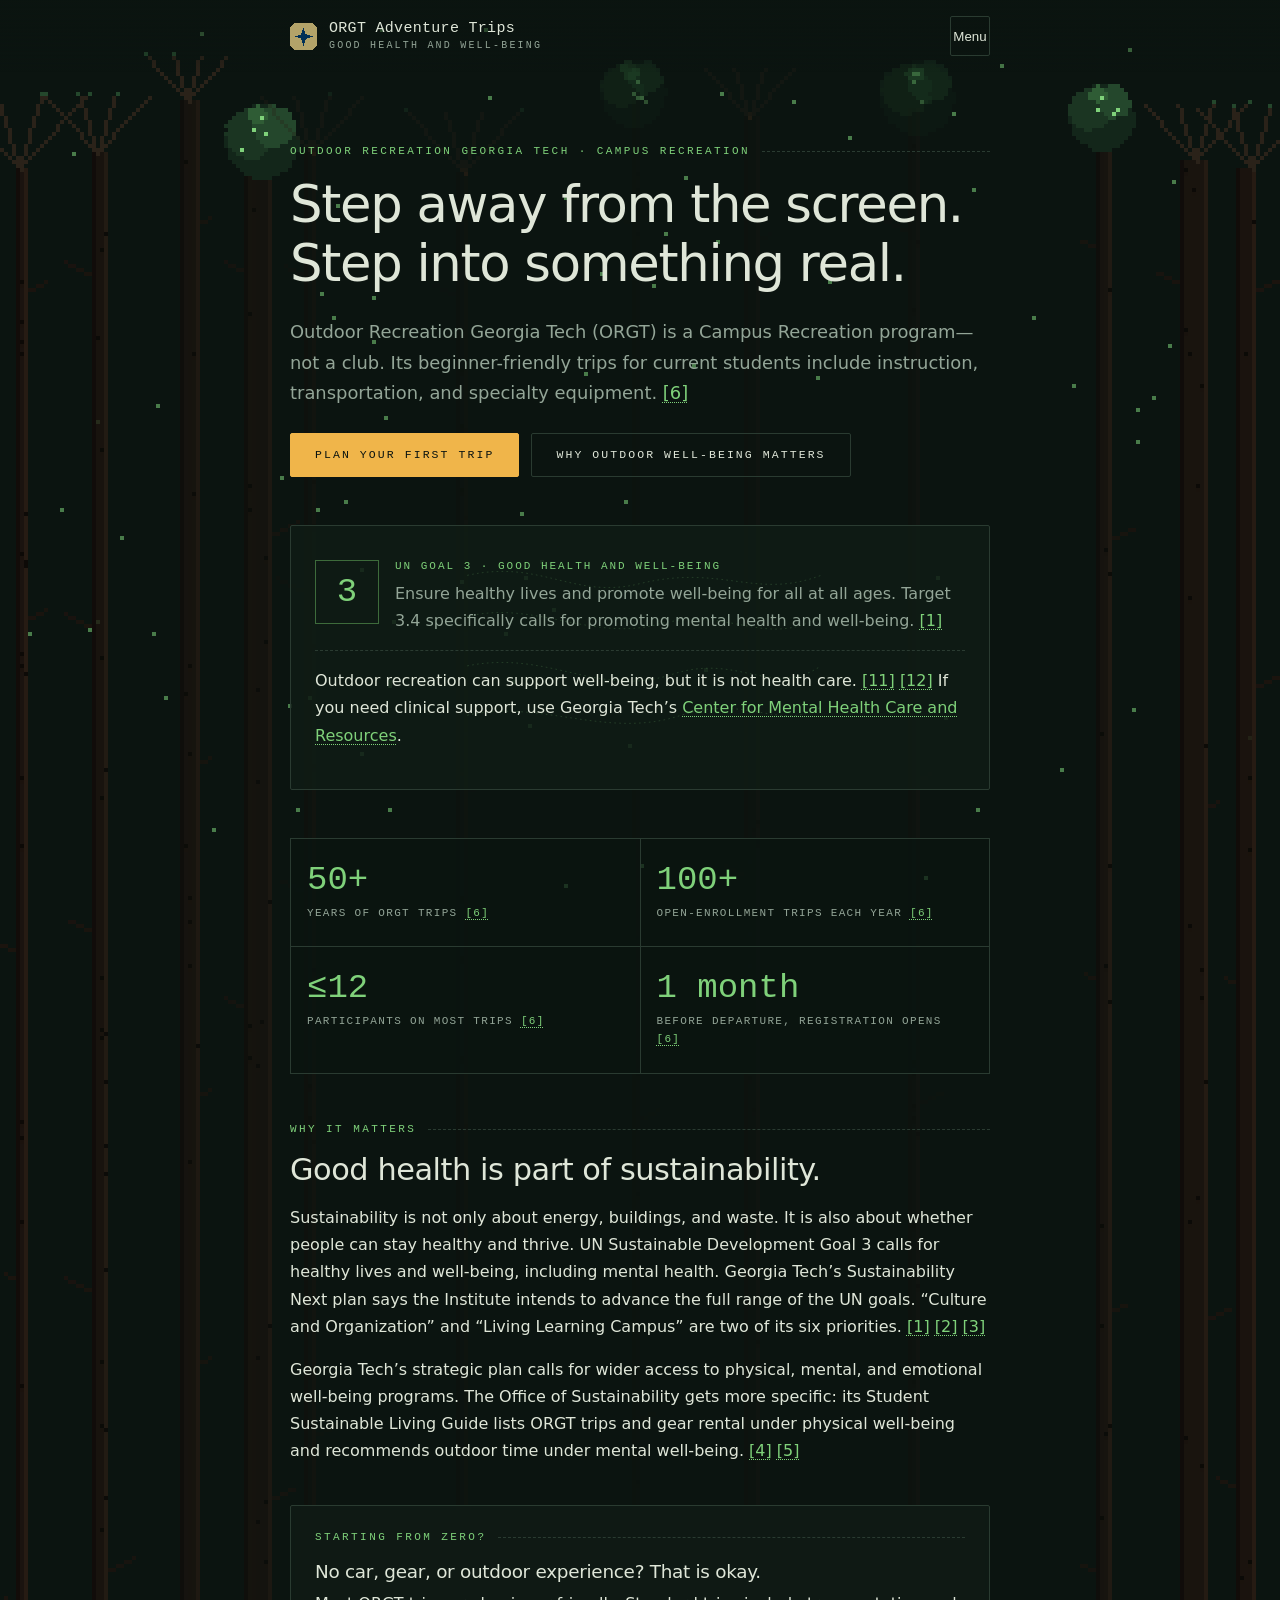
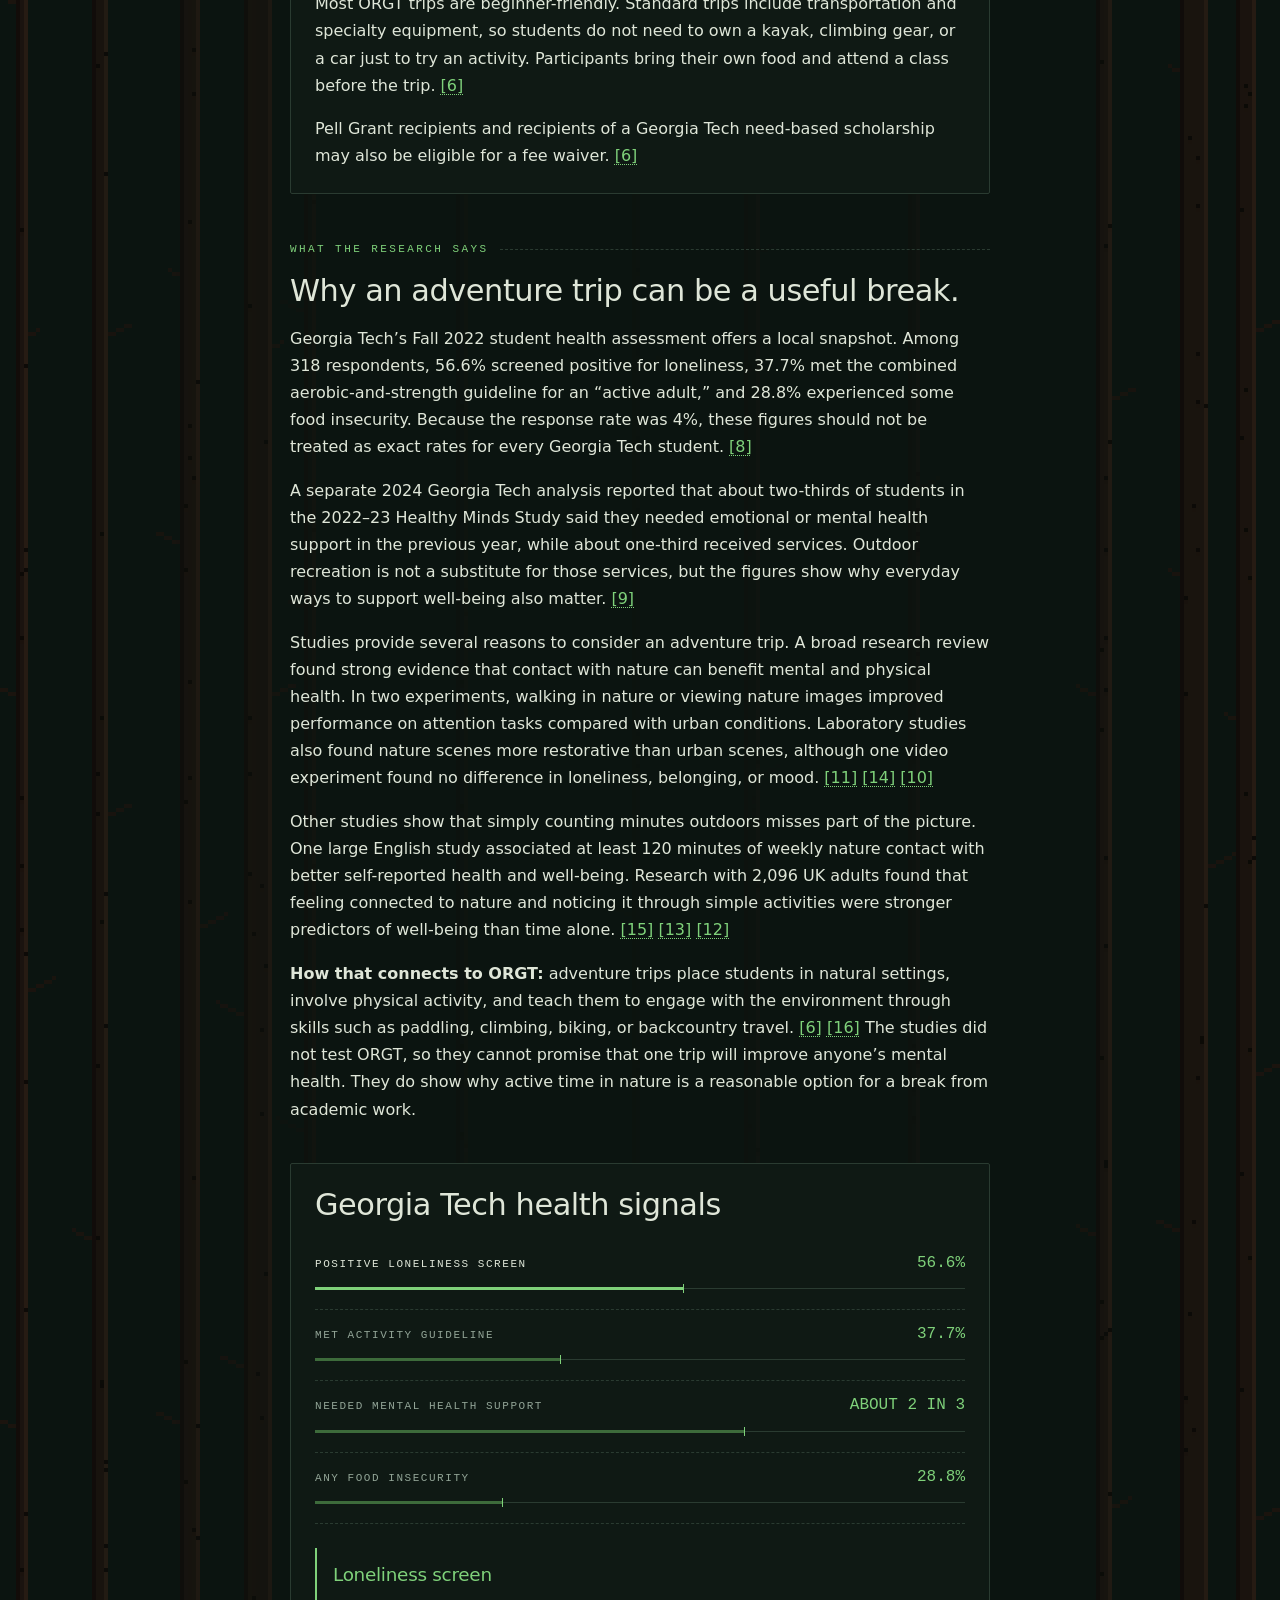
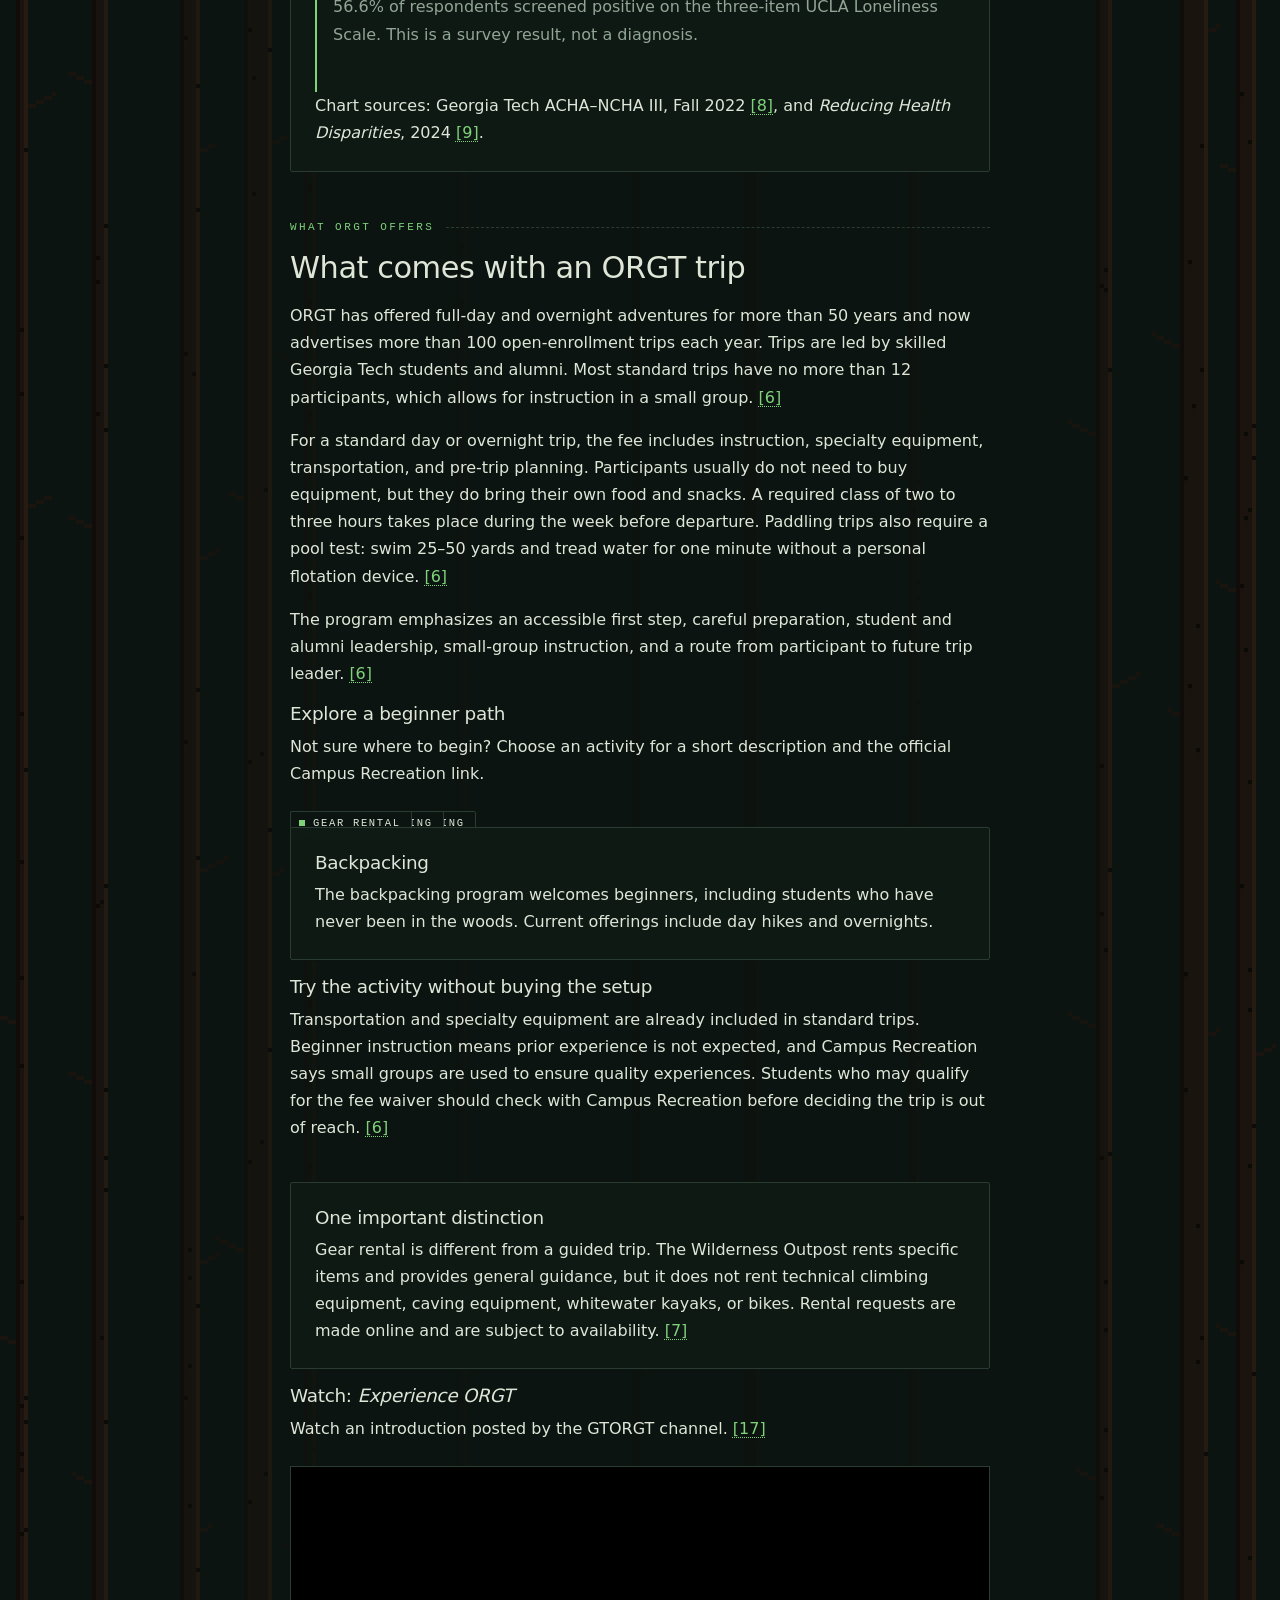
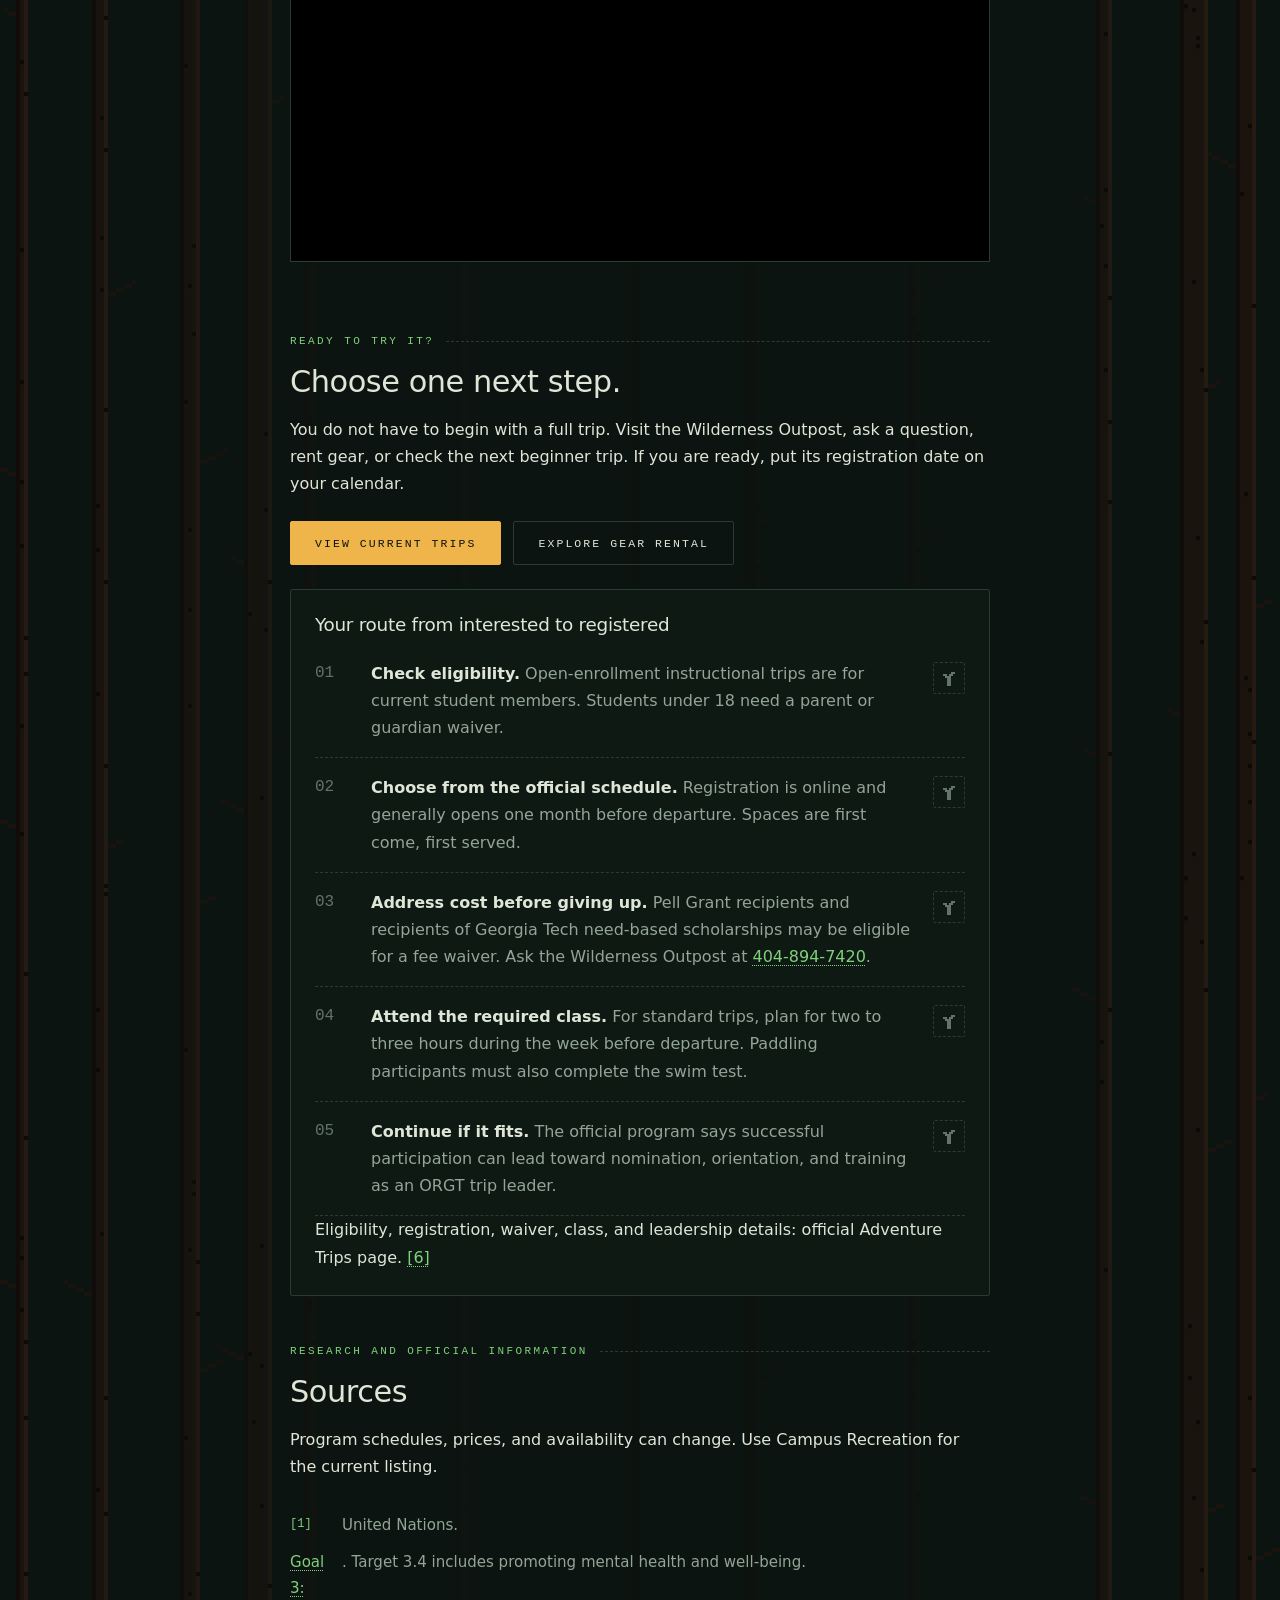
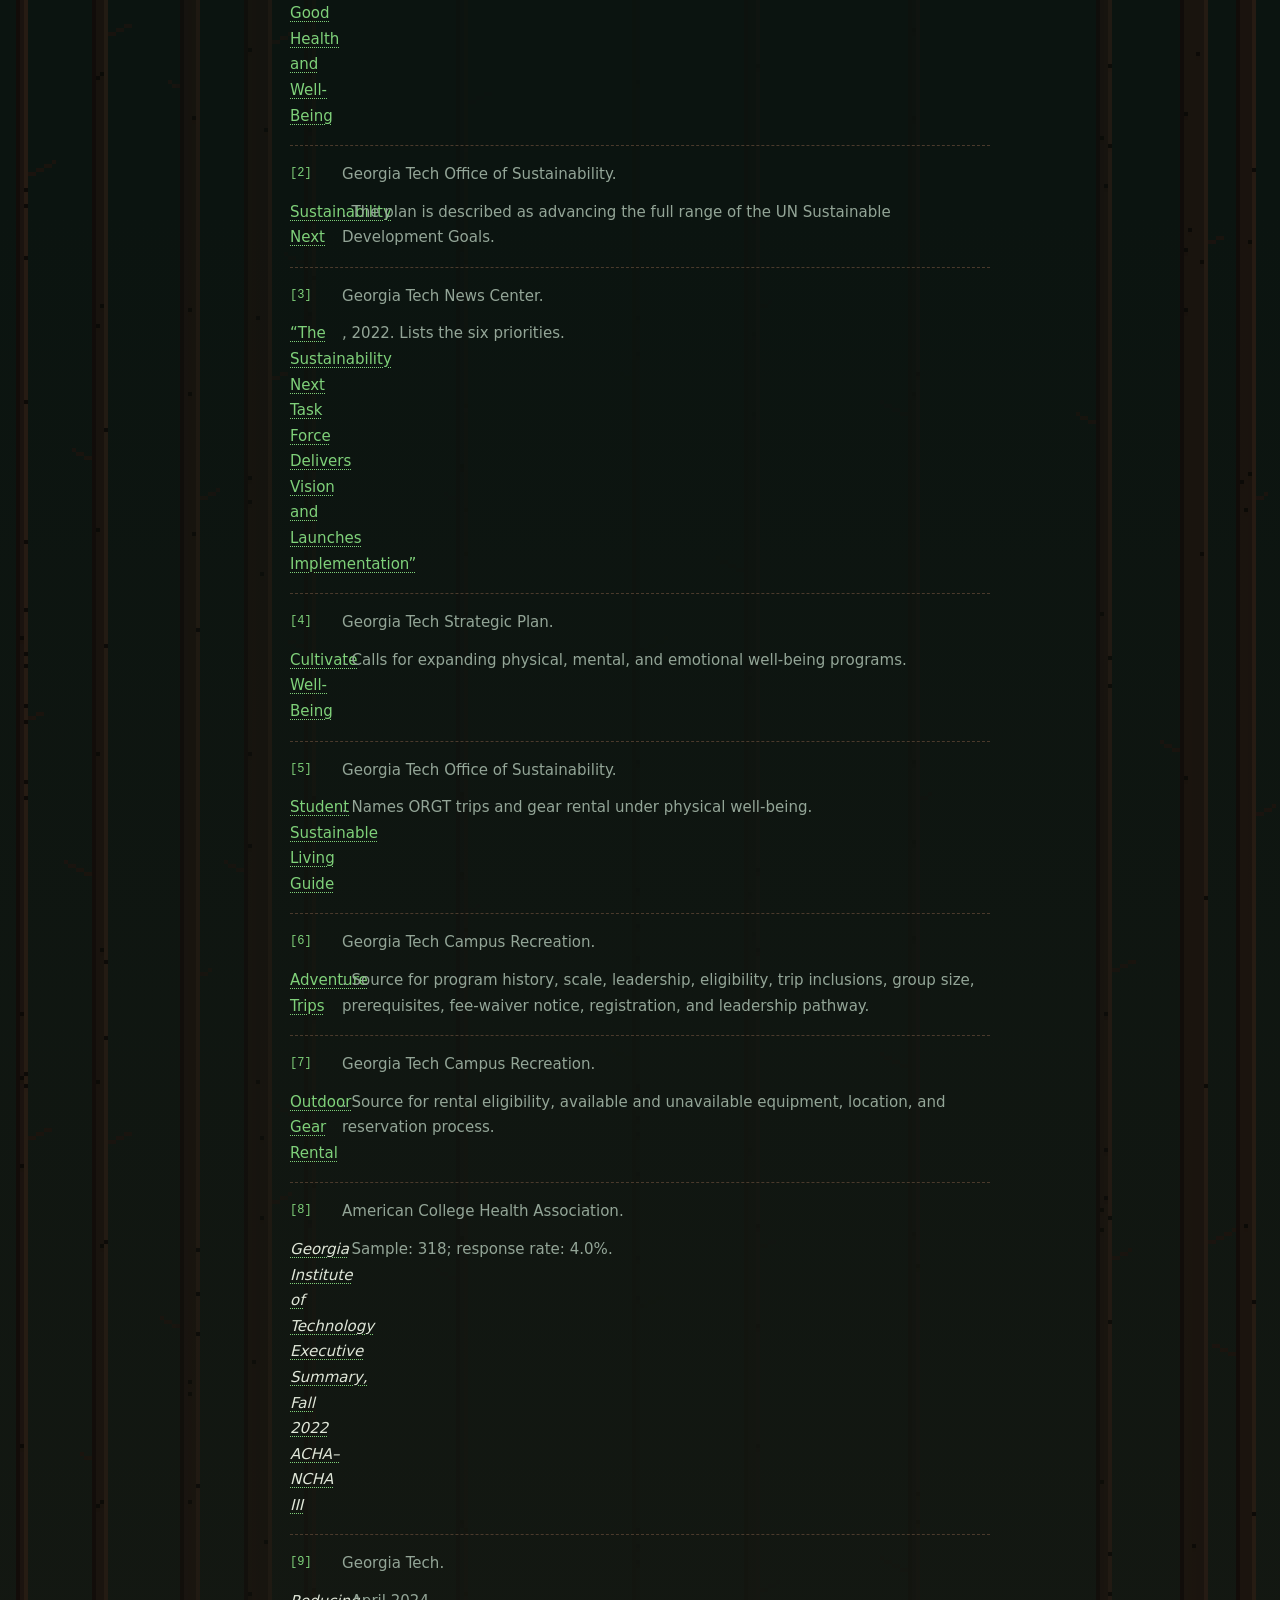
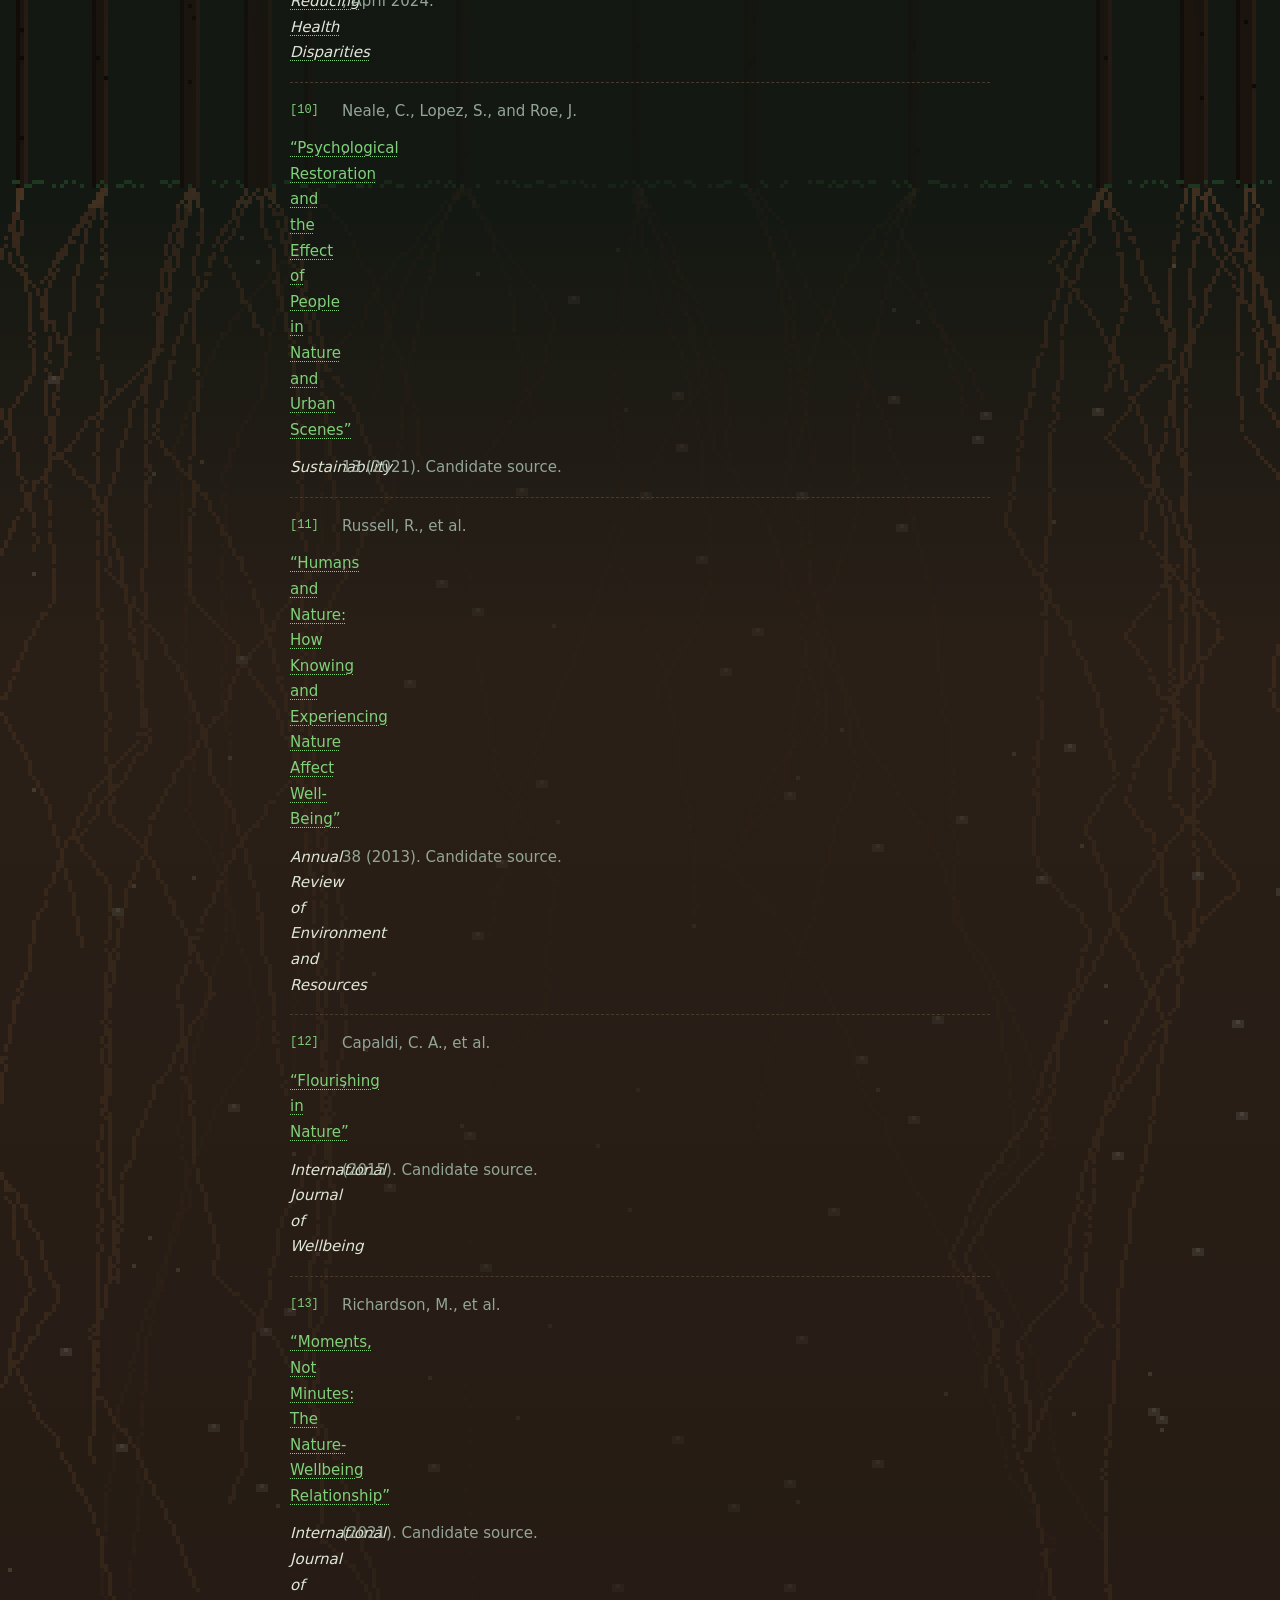
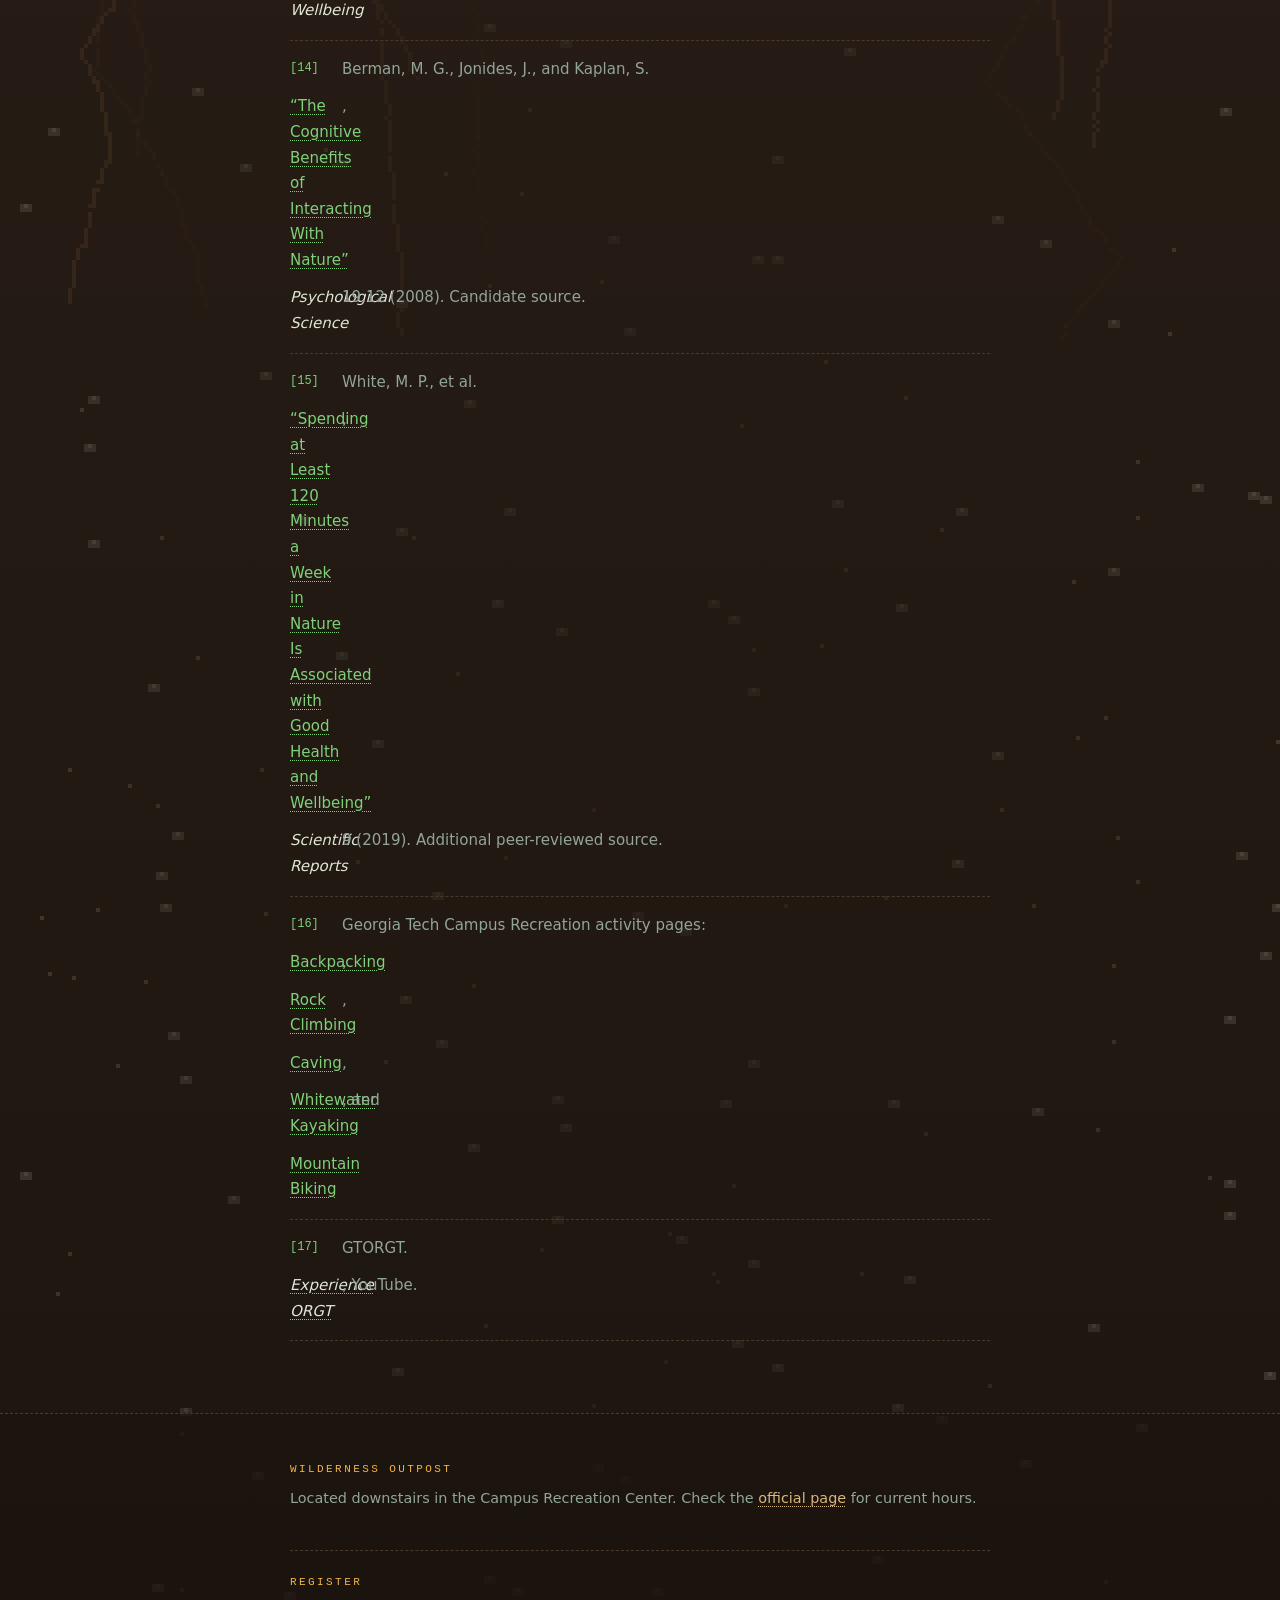
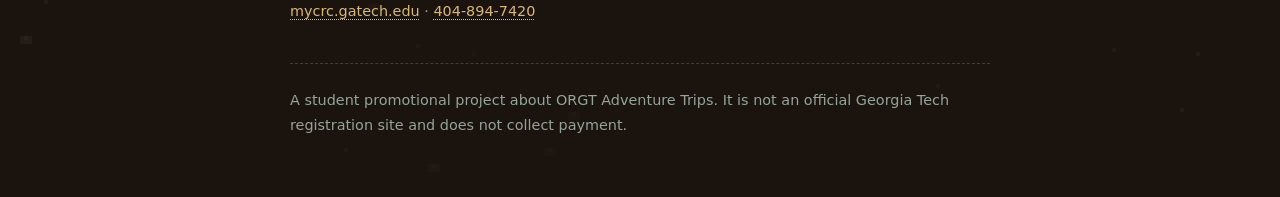
==== commit 85d77987: "add evidence and rewrite content" ====
--- a/index.html
+++ b/index.html
@@ -4,45 +4,48 @@
   <meta charset="utf-8">
   <meta name="viewport" content="width=device-width, initial-scale=1">
   <title>ORGT Adventure Trips | Good Health and Well-Being</title>
-  <meta name="description" content="Outdoor Recreation Georgia Tech invites students to treat time outside as part of a healthier, more sustainable campus. Beginner adventure trips, gear included.">
+  <meta name="description" content="Outdoor Recreation Georgia Tech invites students to treat time outside as part of a healthier, more sustainable campus.">
   <link rel="preconnect" href="https://fonts.googleapis.com">
   <link rel="preconnect" href="https://fonts.gstatic.com" crossorigin>
-  <link href="https://fonts.googleapis.com/css2?family=IBM+Plex+Mono:wght@400;500&family=IBM+Plex+Sans:wght@400;500;600&family=Silkscreen&display=swap" rel="stylesheet">
+  <link href="https://fonts.googleapis.com/css2?family=Fraunces:opsz,wght@9..144,500;9..144,620&family=Outfit:wght@400;560;700&display=swap" rel="stylesheet">
   <link rel="stylesheet" href="css/styles.css">
-  <link rel="icon" href="data:image/svg+xml,%3Csvg xmlns='http://www.w3.org/2000/svg' viewBox='-2 -2 13 13' shape-rendering='crispEdges'%3E%3Crect x='-2' y='-2' width='13' height='13' fill='%230b1410'/%3E%3Cpath fill='%23f0b54a' d='M4 0h1v1H4zM3 1h3v1H3zM2 2h5v1H2zM3 3h3v1H3zM1 4h7v1H1zM2 5h5v1H2zM0 6h9v1H0zM4 7h1v2H4z'/%3E%3C/svg%3E">
+  <link rel="icon" href="data:image/svg+xml,%3Csvg xmlns='http://www.w3.org/2000/svg' viewBox='0 0 32 32'%3E%3Crect fill='%23003057' width='32' height='32' rx='6'/%3E%3Cpath d='M16 5 L19 14 L28 16 L19 18 L16 27 L13 18 L4 16 L13 14 Z' fill='%23e0c36a'/%3E%3C/svg%3E">
 </head>
-<body class="treeline">
+<body>
   <a class="skip" href="#main">Skip to content</a>
   <header class="site-header">
     <div class="header-inner">
-      <a class="brand" href="index.html">
-        <svg class="brand-mark" viewBox="0 0 9 9" aria-hidden="true"><path fill="currentColor" d="M4 0h1v1H4zM3 1h3v1H3zM2 2h5v1H2zM3 3h3v1H3zM1 4h7v1H1zM2 5h5v1H2zM0 6h9v1H0zM4 7h1v2H4z"/></svg>
+      <a class="brand" href="#top">
+        <svg class="brand-mark" viewBox="0 0 48 48" aria-hidden="true">
+          <rect width="48" height="48" rx="12" fill="#b3a369"/>
+          <path d="M24 8l4 12 12 4-12 4-4 12-4-12-12-4 12-4z" fill="#003057"/>
+        </svg>
         <div>
           <strong>ORGT Adventure Trips</strong>
           <span>Good health and well-being</span>
         </div>
       </a>
-      <button class="nav-toggle" type="button" aria-expanded="false" aria-controls="site-nav"><span class="burger" aria-hidden="true"></span><span class="sr">Menu</span></button>
+      <button class="nav-toggle" type="button" aria-expanded="false" aria-controls="site-nav">Menu</button>
       <nav class="nav" id="site-nav" aria-label="Primary">
-        <a href="index.html" aria-current="page">Home</a>
-        <a href="issue.html">The issue</a>
-        <a href="trips.html">Trips</a>
-        <a href="get-involved.html">Get involved</a>
-        <a href="sources.html">Sources</a>
+        <a href="#issue">Issue</a>
+        <a href="#evidence">Evidence</a>
+        <a href="#trips">Trips</a>
+        <a href="#act">Get involved</a>
+        <a href="#sources">Sources</a>
       </nav>
     </div>
   </header>
 
   <main id="main">
     <div class="wrap">
-      <section class="hero">
+      <section class="hero" id="top">
         <div>
           <p class="kicker">Outdoor Recreation Georgia Tech · Campus Recreation</p>
-          <h1>A sustainable campus needs students who are well.</h1>
-          <p class="lede">We are ORGT, the student-led outdoor program inside the Campus Recreation Center. For more than fifty years we have taken Georgia Tech students on beginner-friendly adventure trips. Good health is not a reward for finishing the semester. It is part of how a campus lasts.</p>
+          <h1>Step away from the screen. Step into something real.</h1>
+          <p class="lede">Outdoor Recreation Georgia Tech (ORGT) is a Campus Recreation program—not a club. Its beginner-friendly trips for current students include instruction, transportation, and specialty equipment. <a class="cite" href="#source-6" aria-label="Source 6">[6]</a></p>
           <div class="actions">
-            <a class="btn btn-primary" href="get-involved.html">Find your first trip</a>
-            <a class="btn btn-ghost" href="issue.html">Why this is a sustainability issue</a>
+            <a class="btn btn-primary" href="#act">Plan your first trip</a>
+            <a class="btn btn-ghost" href="#issue">Why outdoor well-being matters</a>
           </div>
         </div>
         <aside class="hero-card" aria-label="Sustainable Development Goal 3">
@@ -56,53 +59,166 @@
             <div class="sdg">
               <div class="sdg-num" aria-hidden="true">3</div>
               <div>
-                <strong>UN Sustainable Development Goal 3</strong>
-                <p style="margin:0.2rem 0 0">Good Health and Well-Being. Ensure healthy lives and promote well-being for all at all ages.</p>
+                <strong>UN Goal 3 · Good Health and Well-Being</strong>
+                <p style="margin:0.2rem 0 0">Ensure healthy lives and promote well-being for all at all ages. Target 3.4 specifically calls for promoting mental health and well-being. <a class="cite" href="#source-1" aria-label="Source 1">[1]</a></p>
               </div>
             </div>
-            <p>Target 3.4 asks the world to prevent early death from chronic disease and to promote mental health. A day on a North Georgia trail will not replace counseling. It is one concrete way this campus can act on that goal.</p>
-            <a class="btn btn-gold" href="https://sdgs.un.org/goals/goal3">Read SDG 3</a>
+            <p>Outdoor recreation can support well-being, but it is not health care. <a class="cite" href="#source-11">[11]</a> <a class="cite" href="#source-12">[12]</a> If you need clinical support, use Georgia Tech’s <a href="https://counseling.gatech.edu/">Center for Mental Health Care and Resources</a>.</p>
           </div>
         </aside>
       </section>
 
       <section class="stat-row" aria-label="Program snapshot">
-        <div class="stat"><b>50+</b><span>years of adventure trips at Georgia Tech</span></div>
-        <div class="stat"><b>100+</b><span>open-enrollment trips in a typical year</span></div>
-        <div class="stat"><b>≤12</b><span>participants on most trips, so instruction stays personal</span></div>
-        <div class="stat"><b>$0</b><span>in personal gear required for a typical first trip</span></div>
-      </section>
-      <p class="fn"><span>Src</span><a href="sources.html#src-9">[9] Campus Recreation</a><a href="sources.html#src-12">[12] GT Engage</a></p>
-
-      <section class="section">
-        <div class="grid-3">
-          <article class="card">
-            <p class="num-label">01 · The issue</p>
-            <h2>Health is slipping between problem sets.</h2>
-            <p>In Georgia Tech’s Fall 2022 health assessment, 56.6% of respondents screened positive for loneliness. About two-thirds of students in a later campus analysis said they had needed emotional support in the past year. A hard week is common here. It should not be the plan.</p>
-            <p><a href="issue.html">See the evidence and the Sustainability Next connection</a></p>
+        <div class="stat"><b>50+</b><span>years of ORGT trips <a class="cite" href="#source-6">[6]</a></span></div>
+        <div class="stat"><b>100+</b><span>open-enrollment trips each year <a class="cite" href="#source-6">[6]</a></span></div>
+        <div class="stat"><b>≤12</b><span>participants on most trips <a class="cite" href="#source-6">[6]</a></span></div>
+        <div class="stat"><b>1 month</b><span>before departure, registration opens <a class="cite" href="#source-6">[6]</a></span></div>
+      </section>
+
+      <section class="section" id="issue">
+        <p class="kicker">Why it matters</p>
+        <h2>Good health is part of sustainability.</h2>
+        <div class="grid-2">
+          <div>
+            <p>Sustainability is not only about energy, buildings, and waste. It is also about whether people can stay healthy and thrive. UN Sustainable Development Goal 3 calls for healthy lives and well-being, including mental health. Georgia Tech’s Sustainability Next plan says the Institute intends to advance the full range of the UN goals. “Culture and Organization” and “Living Learning Campus” are two of its six priorities. <a class="cite" href="#source-1">[1]</a> <a class="cite" href="#source-2">[2]</a> <a class="cite" href="#source-3">[3]</a></p>
+            <p>Georgia Tech’s strategic plan calls for wider access to physical, mental, and emotional well-being programs. The Office of Sustainability gets more specific: its Student Sustainable Living Guide lists ORGT trips and gear rental under physical well-being and recommends outdoor time under mental well-being. <a class="cite" href="#source-4">[4]</a> <a class="cite" href="#source-5">[5]</a></p>
+          </div>
+          <aside class="panel">
+            <p class="kicker">Starting from zero?</p>
+            <h3>No car, gear, or outdoor experience? That is okay.</h3>
+            <p>Most ORGT trips are beginner-friendly. Standard trips include transportation and specialty equipment, so students do not need to own a kayak, climbing gear, or a car just to try an activity. Participants bring their own food and attend a class before the trip. <a class="cite" href="#source-6">[6]</a></p>
+            <p>Pell Grant recipients and recipients of a Georgia Tech need-based scholarship may also be eligible for a fee waiver. <a class="cite" href="#source-6">[6]</a></p>
+          </aside>
+        </div>
+      </section>
+
+      <section class="section grid-2" id="evidence">
+        <div>
+          <p class="kicker">What the research says</p>
+          <h2>Why an adventure trip can be a useful break.</h2>
+          <p>Georgia Tech’s Fall 2022 student health assessment offers a local snapshot. Among 318 respondents, 56.6% screened positive for loneliness, 37.7% met the combined aerobic-and-strength guideline for an “active adult,” and 28.8% experienced some food insecurity. Because the response rate was 4%, these figures should not be treated as exact rates for every Georgia Tech student. <a class="cite" href="#source-8">[8]</a></p>
+          <p>A separate 2024 Georgia Tech analysis reported that about two-thirds of students in the 2022–23 Healthy Minds Study said they needed emotional or mental health support in the previous year, while about one-third received services. Outdoor recreation is not a substitute for those services, but the figures show why everyday ways to support well-being also matter. <a class="cite" href="#source-9">[9]</a></p>
+          <p>Studies provide several reasons to consider an adventure trip. A broad research review found strong evidence that contact with nature can benefit mental and physical health. In two experiments, walking in nature or viewing nature images improved performance on attention tasks compared with urban conditions. Laboratory studies also found nature scenes more restorative than urban scenes, although one video experiment found no difference in loneliness, belonging, or mood. <a class="cite" href="#source-11">[11]</a> <a class="cite" href="#source-14">[14]</a> <a class="cite" href="#source-10">[10]</a></p>
+          <p>Other studies show that simply counting minutes outdoors misses part of the picture. One large English study associated at least 120 minutes of weekly nature contact with better self-reported health and well-being. Research with 2,096 UK adults found that feeling connected to nature and noticing it through simple activities were stronger predictors of well-being than time alone. <a class="cite" href="#source-15">[15]</a> <a class="cite" href="#source-13">[13]</a> <a class="cite" href="#source-12">[12]</a></p>
+          <p><strong>How that connects to ORGT:</strong> adventure trips place students in natural settings, involve physical activity, and teach them to engage with the environment through skills such as paddling, climbing, biking, or backcountry travel. <a class="cite" href="#source-6">[6]</a> <a class="cite" href="#source-16">[16]</a> The studies did not test ORGT, so they cannot promise that one trip will improve anyone’s mental health. They do show why active time in nature is a reasonable option for a break from academic work.</p>
+        </div>
+        <div class="panel">
+          <h2>Georgia Tech health signals</h2>
+          <div class="chart" data-chart>
+            <button class="bar-btn" type="button" style="--w:56.6%" data-title="Loneliness screen" data-detail="56.6% of respondents screened positive on the three-item UCLA Loneliness Scale. This is a survey result, not a diagnosis.">
+              <div class="bar-top"><span>Positive loneliness screen</span><span>56.6%</span></div>
+              <div class="track"><span class="fill"></span></div>
+            </button>
+            <button class="bar-btn" type="button" style="--w:37.7%" data-title="Physical activity" data-detail="37.7% met the federal recommendations for both aerobic activity and strength training.">
+              <div class="bar-top"><span>Met activity guideline</span><span>37.7%</span></div>
+              <div class="track"><span class="fill"></span></div>
+            </button>
+            <button class="bar-btn" type="button" style="--w:66%" data-title="Need for support" data-detail="A 2024 Georgia Tech report summarizes the Healthy Minds result as two-thirds needing emotional or mental health support in the prior year.">
+              <div class="bar-top"><span>Needed mental health support</span><span>about 2 in 3</span></div>
+              <div class="track"><span class="fill"></span></div>
+            </button>
+            <button class="bar-btn" type="button" style="--w:28.8%" data-title="Food insecurity" data-detail="28.8% of Fall 2022 respondents experienced low or very low food security. That is one reason the trip fee and fee-waiver option matter.">
+              <div class="bar-top"><span>Any food insecurity</span><span>28.8%</span></div>
+              <div class="track"><span class="fill"></span></div>
+            </button>
+          </div>
+          <div class="detail" data-chart-detail>
+            <h3>Select a bar</h3>
+            <p></p>
+          </div>
+          <p class="source-note">Chart sources: Georgia Tech ACHA–NCHA III, Fall 2022 <a class="cite" href="#source-8">[8]</a>, and <em>Reducing Health Disparities</em>, 2024 <a class="cite" href="#source-9">[9]</a>.</p>
+        </div>
+      </section>
+
+      <section class="section" id="trips">
+        <p class="kicker">What ORGT offers</p>
+        <h2>What comes with an ORGT trip</h2>
+        <p>ORGT has offered full-day and overnight adventures for more than 50 years and now advertises more than 100 open-enrollment trips each year. Trips are led by skilled Georgia Tech students and alumni. Most standard trips have no more than 12 participants, which allows for instruction in a small group. <a class="cite" href="#source-6">[6]</a></p>
+        <p>For a standard day or overnight trip, the fee includes instruction, specialty equipment, transportation, and pre-trip planning. Participants usually do not need to buy equipment, but they do bring their own food and snacks. A required class of two to three hours takes place during the week before departure. Paddling trips also require a pool test: swim 25–50 yards and tread water for one minute without a personal flotation device. <a class="cite" href="#source-6">[6]</a></p>
+        <p>The program emphasizes an accessible first step, careful preparation, student and alumni leadership, small-group instruction, and a route from participant to future trip leader. <a class="cite" href="#source-6">[6]</a></p>
+        <h3>Explore a beginner path</h3>
+        <p class="source-note">Not sure where to begin? Choose an activity for a short description and the official Campus Recreation link.</p>
+        <div class="map-wrap">
+          <div class="trip-picker" data-map>
+            <button class="region" type="button" data-title="Backpacking" data-detail="The backpacking program welcomes beginners, including students who have never been in the woods. Current offerings include day hikes and overnights." data-url="https://crc.gatech.edu/backpacking/">Backpacking</button>
+            <button class="region" type="button" data-title="Rock climbing" data-detail="Beginner trips teach top-rope techniques, equipment, and safety. No prior climbing experience is required, and the official page says trips are limited to five participants." data-url="https://crc.gatech.edu/rock-climbing/">Rock climbing</button>
+            <button class="region" type="button" data-title="Caving" data-detail="Horizontal trips are the introduction: scrambling, squeezing, crawling, climbing, and walking. Vertical trips add technical ropework after those foundational skills." data-url="https://crc.gatech.edu/caving/">Caving</button>
+            <button class="region" type="button" data-title="Whitewater kayaking" data-detail="Beginner trips teach strokes and wet exits in the pool before moving to a class II stream. Intermediate trips build toward class III skills." data-url="https://crc.gatech.edu/whitewater-kayaking/">Whitewater kayaking</button>
+            <button class="region" type="button" data-title="Mountain biking" data-detail="Day trips are generally beginner-friendly, although the official page notes that most include steep climbs and average about ten miles." data-url="https://crc.gatech.edu/bikepacking/">Mountain biking</button>
+            <button class="region" type="button" data-title="Start at the Wilderness Outpost" data-detail="Current students, faculty, and staff can rent camping and backpacking gear, flatwater canoes, recreational kayaks, and bouldering gear. The Outpost also offers basic guidance and destination recommendations." data-url="https://crc.gatech.edu/wilderness-outpost/">Gear rental</button>
+          </div>
+          <article class="panel" data-map-panel>
+            <h3>Choose an activity</h3>
+            <p>Select a button for verified program details.</p>
           </article>
-          <article class="card">
-            <p class="num-label">02 · Who we are</p>
-            <h2>A program, not a club you have to crack.</h2>
-            <p>We are a Campus Recreation program, not an invite-only club. You register for a trip. We bring the van, the instruction, and the specialty equipment. Trip leaders are Georgia Tech students who take safety seriously and still expect you to have fun.</p>
-            <p><a href="trips.html">Explore the sports and watch a trip film</a></p>
-          </article>
-          <article class="card">
-            <p class="num-label">03 · Your move</p>
-            <h2>Two hours outside is a real target.</h2>
-            <p>A University of Exeter study linked at least 120 minutes a week in nature with better reported health and well-being. Georgia Tech’s sustainable living guide points students toward that kind of time and names ORGT as a way to get it.</p>
-            <p><a href="get-involved.html">Take the trip matcher</a></p>
-          </article>
-        </div>
-        <p class="fn"><span>Src</span><a href="sources.html#src-2">[2] ACHA–NCHA III</a><a href="sources.html#src-3">[3] GT 2024</a><a href="sources.html#src-4">[4] White et al. 2019</a><a href="sources.html#src-8">[8] Living Guide</a></p>
-      </section>
-
-      <section class="section panel">
-        <p class="kicker">Written for</p>
-        <h2>First- and second-year students who do not own a backpack.</h2>
-        <p>This site is for undergraduates who are new to Atlanta, new to outdoor sports, or both. Trips are not reserved for people who already own a kayak or a car. Prices and prerequisites are in plain language, the first step is a beginner trip, and students with Pell Grants or Georgia Tech need-based aid can ask about a fee waiver.</p>
-        <p>If you are in crisis or you need clinical care, start with the <a href="https://counseling.gatech.edu/">Center for Mental Health Care and Resources</a>. A trail is a health practice. It is not a treatment plan.</p>
+        </div>
+        <div class="grid-2" style="margin-top:1rem">
+          <div>
+            <h3>Try the activity without buying the setup</h3>
+            <p>Transportation and specialty equipment are already included in standard trips. Beginner instruction means prior experience is not expected, and Campus Recreation says small groups are used to ensure quality experiences. Students who may qualify for the fee waiver should check with Campus Recreation before deciding the trip is out of reach. <a class="cite" href="#source-6">[6]</a></p>
+          </div>
+          <div class="panel">
+            <h3>One important distinction</h3>
+            <p>Gear rental is different from a guided trip. The Wilderness Outpost rents specific items and provides general guidance, but it does not rent technical climbing equipment, caving equipment, whitewater kayaks, or bikes. Rental requests are made online and are subject to availability. <a class="cite" href="#source-7">[7]</a></p>
+          </div>
+        </div>
+        <div style="margin-top:1rem">
+          <h3>Watch: <em>Experience ORGT</em></h3>
+          <p>Watch an introduction posted by the GTORGT channel. <a class="cite" href="#source-17">[17]</a></p>
+          <div class="video-frame">
+            <iframe src="https://www.youtube-nocookie.com/embed/GJakSgcYjfM" title="Experience ORGT, a film from Outdoor Recreation Georgia Tech" allow="accelerometer; autoplay; clipboard-write; encrypted-media; gyroscope; picture-in-picture; web-share" allowfullscreen></iframe>
+          </div>
+        </div>
+      </section>
+
+      <section class="section" id="act">
+        <p class="kicker">Ready to try it?</p>
+        <h2>Choose one next step.</h2>
+        <div class="grid-2">
+          <div>
+            <p>You do not have to begin with a full trip. Visit the Wilderness Outpost, ask a question, rent gear, or check the next beginner trip. If you are ready, put its registration date on your calendar.</p>
+            <div class="actions">
+              <a class="btn btn-primary" href="https://crc.gatech.edu/adventure-trips/">View current trips</a>
+              <a class="btn btn-ghost" href="https://crc.gatech.edu/wilderness-outpost/">Explore gear rental</a>
+            </div>
+          </div>
+          <div class="panel">
+            <h3>Your route from interested to registered</h3>
+            <div class="steps">
+              <div class="step"><p><strong>Check eligibility.</strong> Open-enrollment instructional trips are for current student members. Students under 18 need a parent or guardian waiver.</p></div>
+              <div class="step"><p><strong>Choose from the official schedule.</strong> Registration is online and generally opens one month before departure. Spaces are first come, first served.</p></div>
+              <div class="step"><p><strong>Address cost before giving up.</strong> Pell Grant recipients and recipients of Georgia Tech need-based scholarships may be eligible for a fee waiver. Ask the Wilderness Outpost at <a href="tel:4048947420">404-894-7420</a>.</p></div>
+              <div class="step"><p><strong>Attend the required class.</strong> For standard trips, plan for two to three hours during the week before departure. Paddling participants must also complete the swim test.</p></div>
+              <div class="step"><p><strong>Continue if it fits.</strong> The official program says successful participation can lead toward nomination, orientation, and training as an ORGT trip leader.</p></div>
+            </div>
+            <p class="source-note">Eligibility, registration, waiver, class, and leadership details: official Adventure Trips page. <a class="cite" href="#source-6">[6]</a></p>
+          </div>
+        </div>
+      </section>
+
+      <section class="section" id="sources">
+        <p class="kicker">Research and official information</p>
+        <h2>Sources</h2>
+        <p>Program schedules, prices, and availability can change. Use Campus Recreation for the current listing.</p>
+        <ol class="sources">
+          <li id="source-1">United Nations. <a href="https://sdgs.un.org/goals/goal3">Goal 3: Good Health and Well-Being</a>. Target 3.4 includes promoting mental health and well-being.</li>
+          <li id="source-2">Georgia Tech Office of Sustainability. <a href="https://sustain.gatech.edu/sustainability-next-plan/">Sustainability Next</a>. The plan is described as advancing the full range of the UN Sustainable Development Goals.</li>
+          <li id="source-3">Georgia Tech News Center. <a href="https://news.gatech.edu/news/2022/10/24/sustainability-next-task-force-delivers-vision-and-launches-implementation">“The Sustainability Next Task Force Delivers Vision and Launches Implementation”</a>, 2022. Lists the six priorities.</li>
+          <li id="source-4">Georgia Tech Strategic Plan. <a href="https://strategicplan.gatech.edu/focus/wellbeing">Cultivate Well-Being</a>. Calls for expanding physical, mental, and emotional well-being programs.</li>
+          <li id="source-5">Georgia Tech Office of Sustainability. <a href="https://sustain.gatech.edu/student-sustainable-living-guide/">Student Sustainable Living Guide</a>. Names ORGT trips and gear rental under physical well-being.</li>
+          <li id="source-6">Georgia Tech Campus Recreation. <a href="https://crc.gatech.edu/adventure-trips/">Adventure Trips</a>. Source for program history, scale, leadership, eligibility, trip inclusions, group size, prerequisites, fee-waiver notice, registration, and leadership pathway.</li>
+          <li id="source-7">Georgia Tech Campus Recreation. <a href="https://crc.gatech.edu/wilderness-outpost/">Outdoor Gear Rental</a>. Source for rental eligibility, available and unavailable equipment, location, and reservation process.</li>
+          <li id="source-8">American College Health Association. <a href="https://wellnesscenter.gatech.edu/sites/default/files/2024-01/NCHAIII-FALL2022-GeorgiaTech-Report.pdf"><em>Georgia Institute of Technology Executive Summary, Fall 2022 ACHA–NCHA III</em></a>. Sample: 318; response rate: 4.0%.</li>
+          <li id="source-9">Georgia Tech. <a href="https://bpb-us-e1.wpmucdn.com/sites.gatech.edu/dist/1/4014/files/2024/07/2E-Identifying-Health-Disparities.pdf"><em>Reducing Health Disparities</em></a>, April 2024.</li>
+          <li id="source-10">Neale, C., Lopez, S., and Roe, J. <a href="https://doi.org/10.3390/su13116464">“Psychological Restoration and the Effect of People in Nature and Urban Scenes”</a>, <em>Sustainability</em> 13 (2021). Candidate source.</li>
+          <li id="source-11">Russell, R., et al. <a href="https://doi.org/10.1146/annurev-environ-012312-110838">“Humans and Nature: How Knowing and Experiencing Nature Affect Well-Being”</a>, <em>Annual Review of Environment and Resources</em> 38 (2013). Candidate source.</li>
+          <li id="source-12">Capaldi, C. A., et al. <a href="https://www.internationaljournalofwellbeing.org/index.php/ijow/article/view/449">“Flourishing in Nature”</a>, <em>International Journal of Wellbeing</em> (2015). Candidate source.</li>
+          <li id="source-13">Richardson, M., et al. <a href="https://www.internationaljournalofwellbeing.org/index.php/ijow/article/view/1267">“Moments, Not Minutes: The Nature-Wellbeing Relationship”</a>, <em>International Journal of Wellbeing</em> (2021). Candidate source.</li>
+          <li id="source-14">Berman, M. G., Jonides, J., and Kaplan, S. <a href="https://doi.org/10.1111/j.1467-9280.2008.02225.x">“The Cognitive Benefits of Interacting With Nature”</a>, <em>Psychological Science</em> 19.12 (2008). Candidate source.</li>
+          <li id="source-15">White, M. P., et al. <a href="https://www.nature.com/articles/s41598-019-44097-3">“Spending at Least 120 Minutes a Week in Nature Is Associated with Good Health and Wellbeing”</a>, <em>Scientific Reports</em> 9 (2019). Additional peer-reviewed source.</li>
+          <li id="source-16">Georgia Tech Campus Recreation activity pages: <a href="https://crc.gatech.edu/backpacking/">Backpacking</a>, <a href="https://crc.gatech.edu/rock-climbing/">Rock Climbing</a>, <a href="https://crc.gatech.edu/caving/">Caving</a>, <a href="https://crc.gatech.edu/whitewater-kayaking/">Whitewater Kayaking</a>, and <a href="https://crc.gatech.edu/bikepacking/">Mountain Biking</a>.</li>
+          <li id="source-17">GTORGT. <a href="https://www.youtube.com/watch?v=GJakSgcYjfM"><em>Experience ORGT</em></a>, YouTube.</li>
+        </ol>
       </section>
     </div>
   </main>
@@ -111,16 +227,14 @@
     <div class="footer-inner footer-grid">
       <div>
         <strong>Wilderness Outpost</strong>
-        <p>Lowest level of the Campus Recreation Center. Fall and spring: 2–7 p.m. Monday, Tuesday, and Thursday, and 2–5 p.m. Friday. Summer: 2–5 p.m. Monday, Tuesday, Thursday, and Friday.</p>
-        <p><a href="tel:4048947420">404-894-7420</a> during open hours · <a href="https://crc.gatech.edu/adventure-trips/">crc.gatech.edu/adventure-trips</a></p>
+        <p>Located downstairs in the Campus Recreation Center. Check the <a href="https://crc.gatech.edu/wilderness-outpost/">official page</a> for current hours.</p>
       </div>
       <div>
         <strong>Register</strong>
-        <p>Current students register online at <a href="https://mycrc.gatech.edu/">mycrc.gatech.edu</a>. Registration typically opens one month before departure. Trips are funded by student fees.</p>
+        <p><a href="https://mycrc.gatech.edu/">mycrc.gatech.edu</a> · <a href="tel:4048947420">404-894-7420</a></p>
       </div>
       <div>
-        <strong>About this site</strong>
-        <p class="fine">A student promotional site for a Georgia Tech sustainability project, written in the voice of Outdoor Recreation Georgia Tech. Schedules and prices change. Confirm details on the official Campus Recreation pages before you pay.</p>
+        <p class="fine">A student promotional project about ORGT Adventure Trips. It is not an official Georgia Tech registration site and does not collect payment.</p>
       </div>
     </div>
   </footer>
